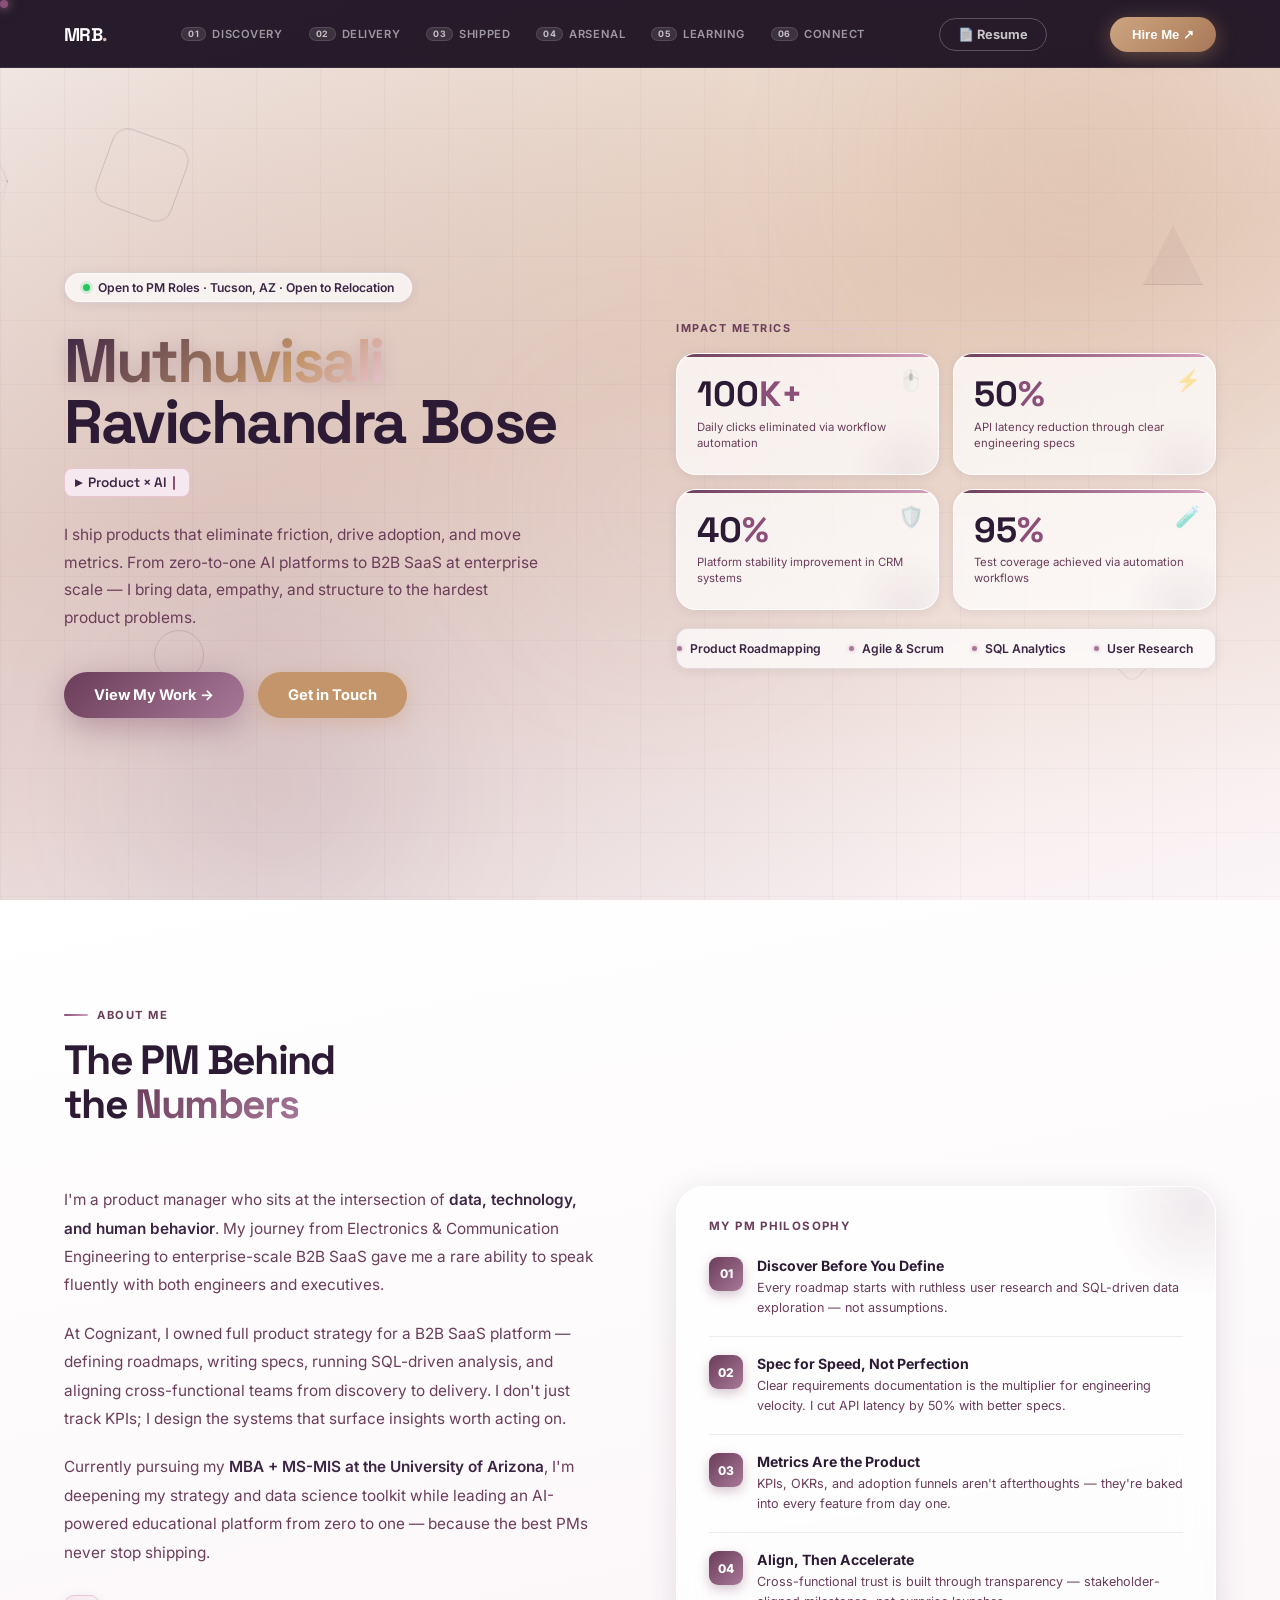
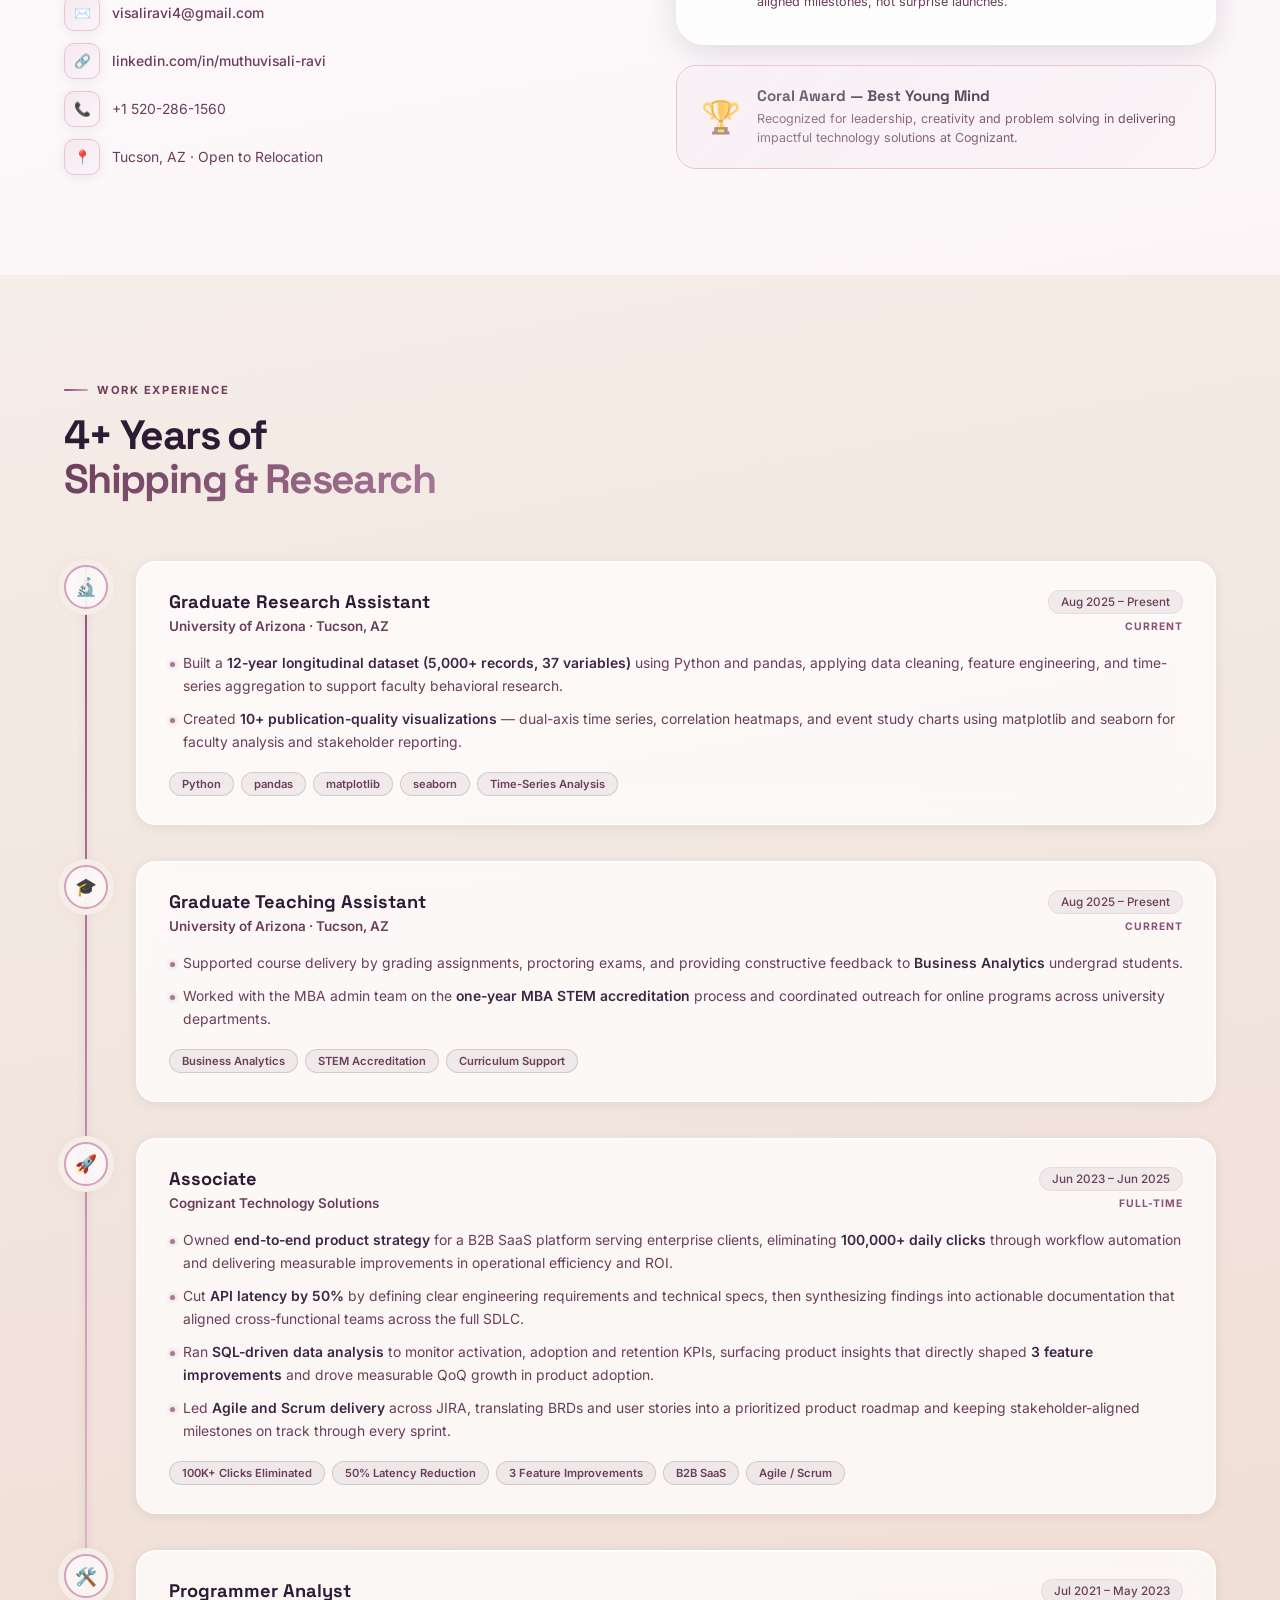
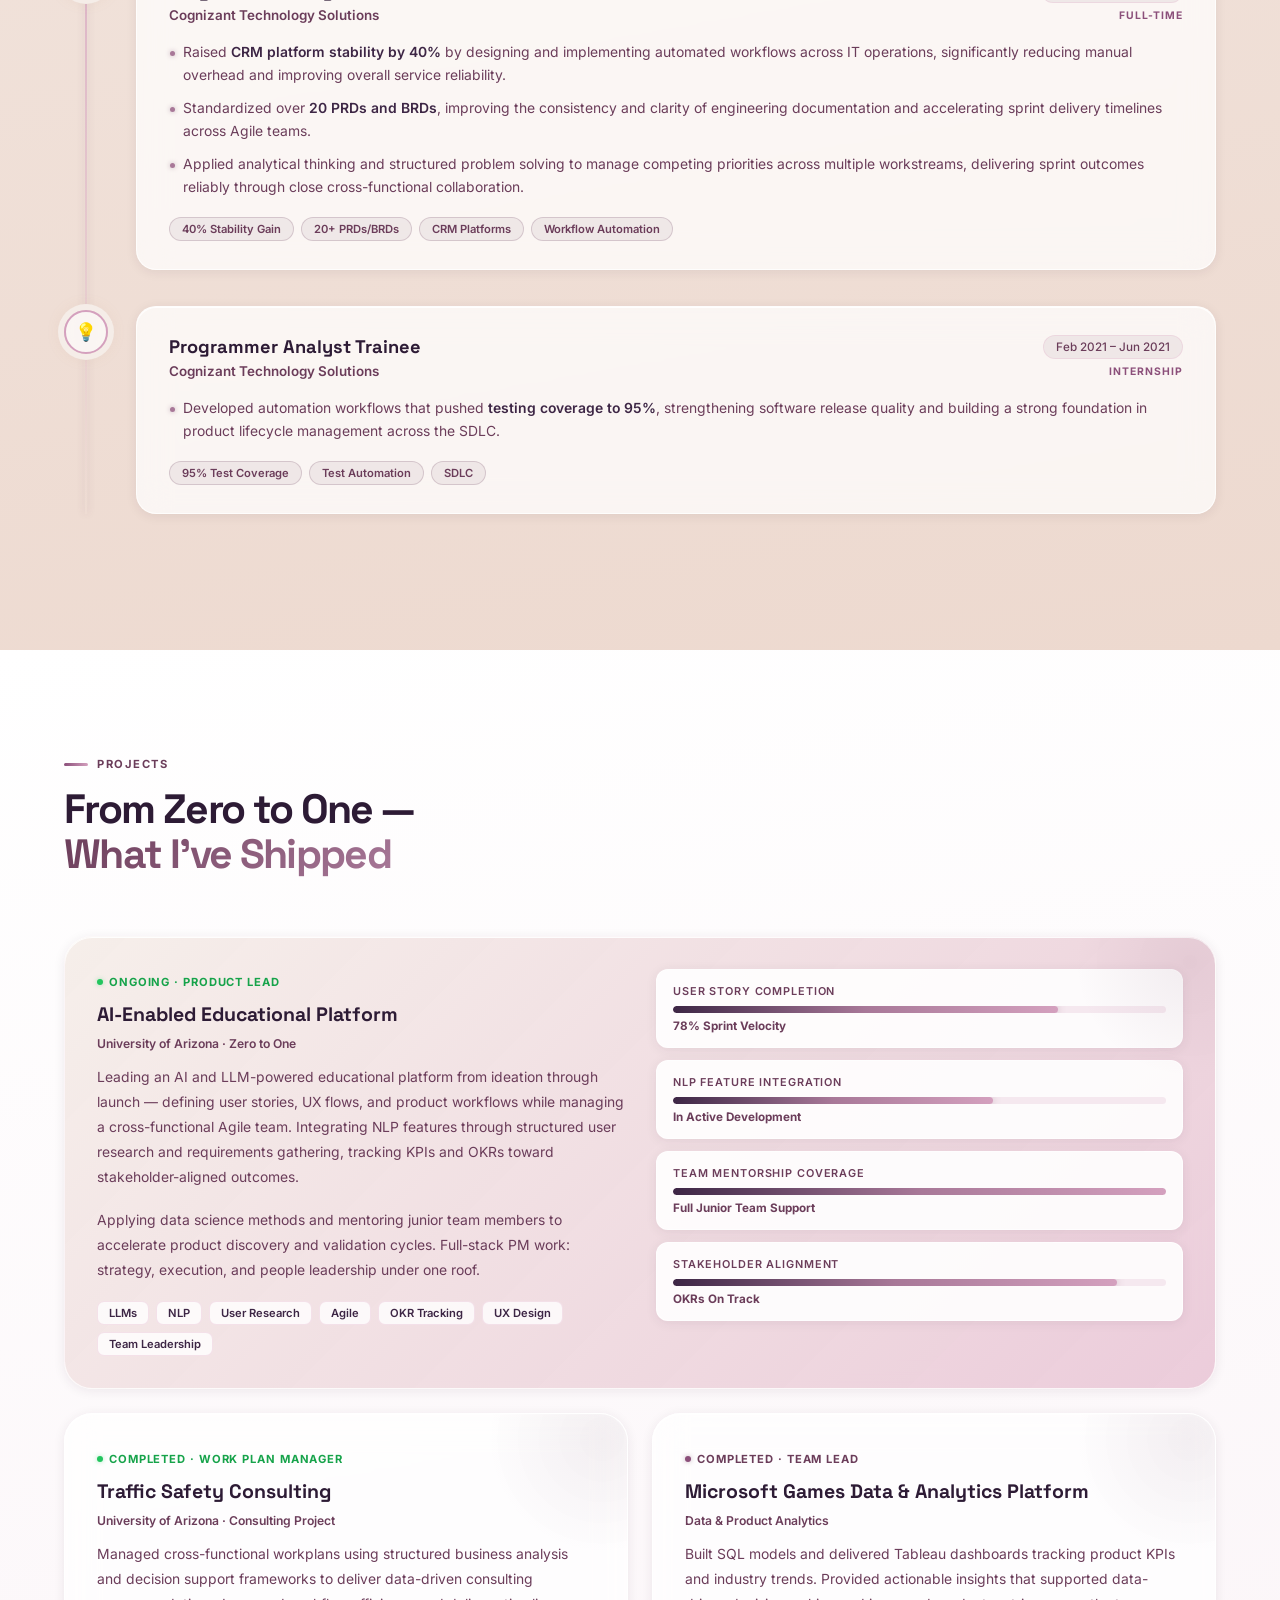
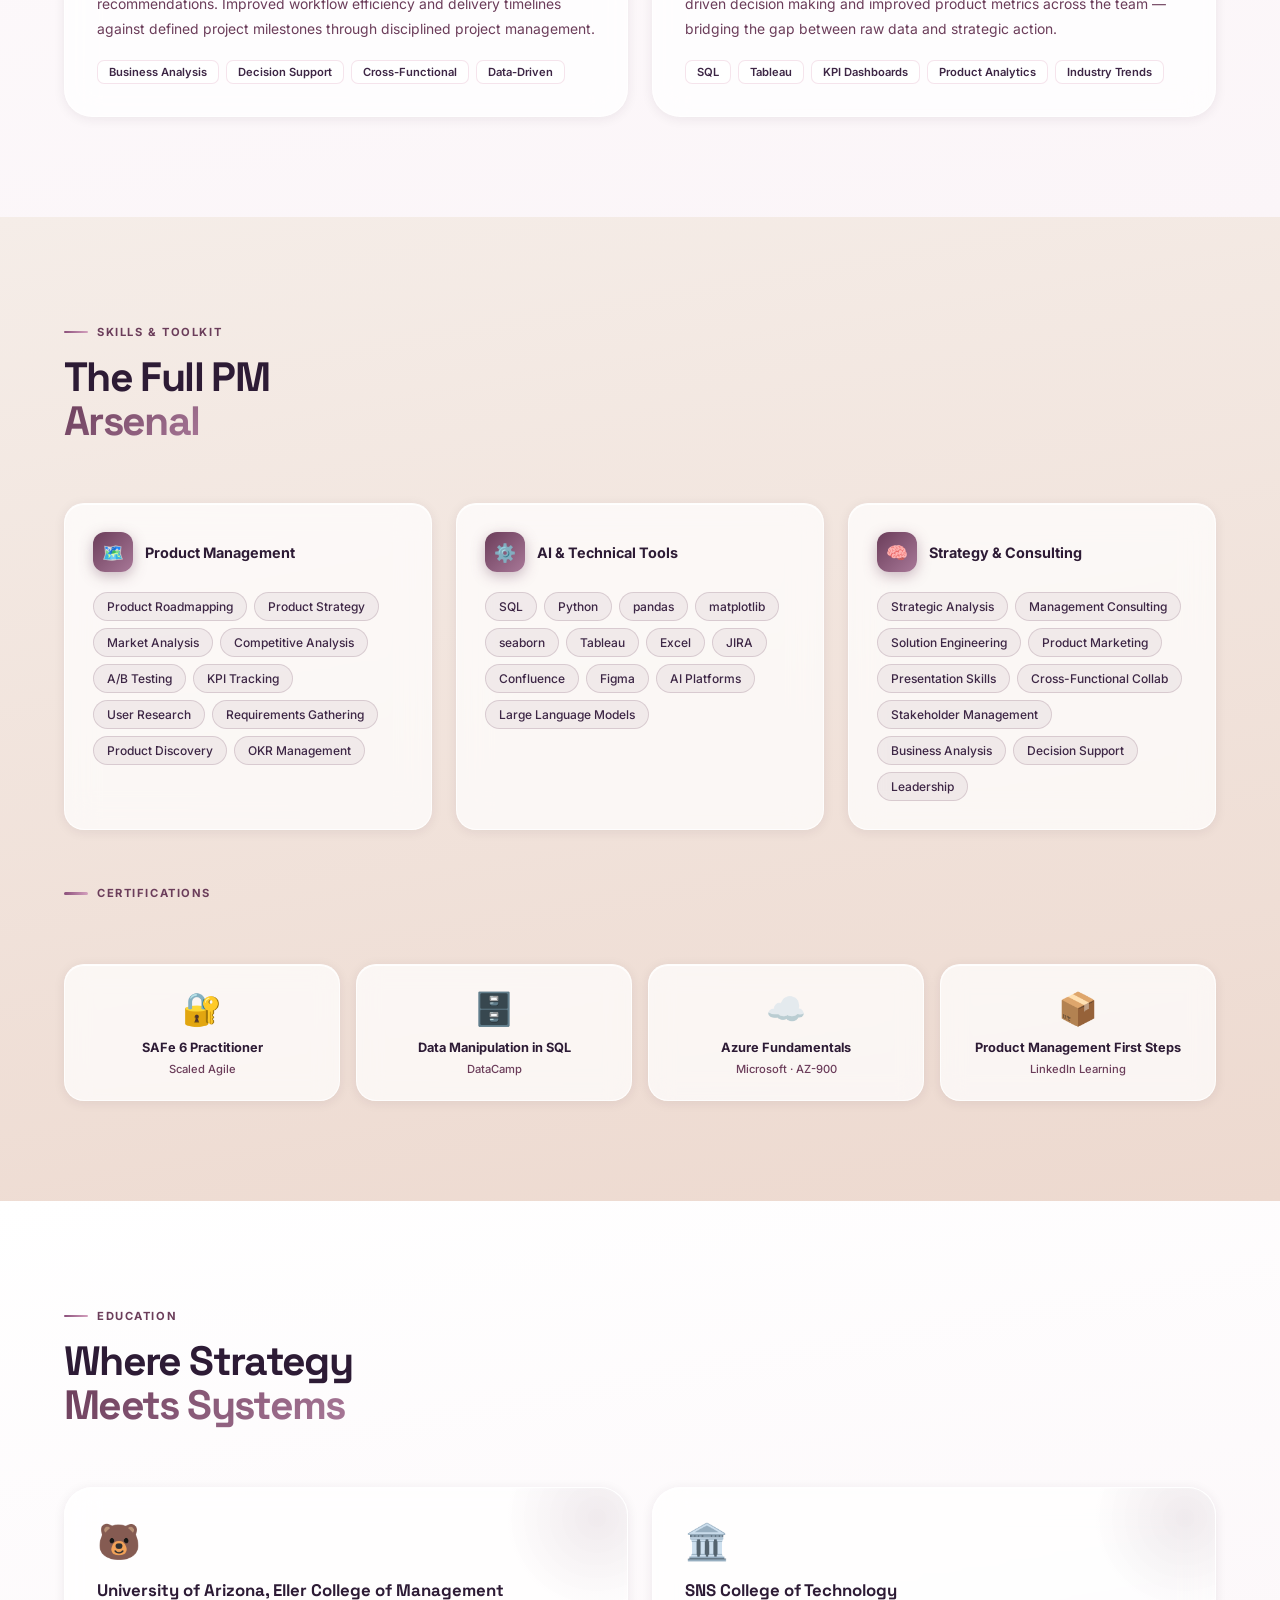
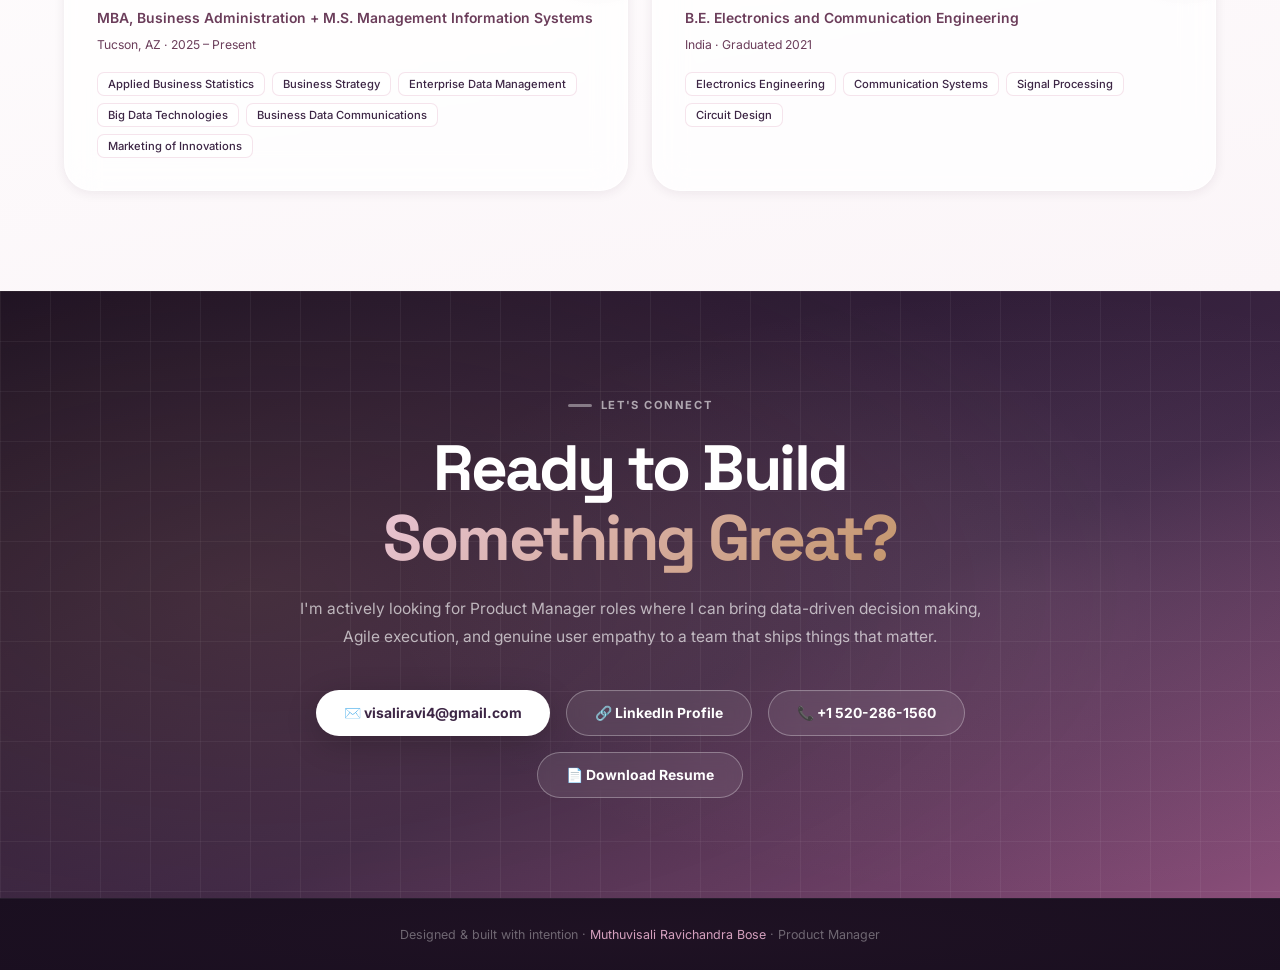
==== index.html @ ab3b3205 "first commit" ====
<!DOCTYPE html>
<html lang="en">
<head>
  <meta charset="UTF-8" />
  <meta name="viewport" content="width=device-width, initial-scale=1.0" />
  <meta name="description" content="Muthuvisali Ravichandra Bose — Product × AI . MBA + MS-MIS. 2+ Years Enterprise PM Experience at Cognizant. Open to PM roles." />
  <title>Muthuvisali Ravichandra Bose — Product × AI</title>

  <!-- Fonts -->
  <link rel="preconnect" href="https://fonts.googleapis.com" />
  <link rel="preconnect" href="https://fonts.gstatic.com" crossorigin />
  <link href="https://fonts.googleapis.com/css2?family=Inter:wght@300;400;500;600;700;800;900&family=Space+Grotesk:wght@300;400;500;600;700;800&display=swap" rel="stylesheet" />

  <!-- Styles -->
  <link rel="stylesheet" href="css/style.css" />
  <link rel="stylesheet" href="css/animations.css" />
</head>
<body>

<!-- ─── VISUAL CURSORS ─── -->
<div id="cursor"       class="cursor"></div>
<div id="cursor-ring"  class="cursor-ring"></div>
<div id="cursor-trail" class="cursor-trail"></div>

<!-- ─── SCROLL PROGRESS ─── -->
<div id="scrollBar" class="scroll-bar"></div>

<!-- ═══════════════════════════════════
     NAVIGATION
═══════════════════════════════════ -->
<nav>
  <div class="nav-inner">
    <a href="#hero" class="nav-logo">MRB<span>.</span></a>

    <ul class="nav-links">
      <li><a href="#about"      class="active"><span class="tag">01</span> Discovery</a></li>
      <li><a href="#experience">              <span class="tag">02</span> Delivery</a></li>
      <li><a href="#projects">                <span class="tag">03</span> Shipped</a></li>
      <li><a href="#skills">                  <span class="tag">04</span> Arsenal</a></li>
      <li><a href="#education">               <span class="tag">05</span> Learning</a></li>
      <li><a href="#contact">                 <span class="tag">06</span> Connect</a></li>
    </ul>

    <button id="hamburger" class="hamburger" aria-label="Toggle menu">
      <span></span><span></span><span></span>
    </button>
    <a href="resume.pdf" download class="btn-resume btn-magnetic">📄 Resume</a>
    <button onclick="openEmail()" class="btn-hire btn-magnetic">Hire Me ↗</button>
  </div>
</nav>

<!-- Mobile nav drawer -->
<nav id="mobileNav" class="mobile-nav">
  <a href="#about">     <span class="tag">01</span> Discovery</a>
  <a href="#experience"><span class="tag">02</span> Delivery</a>
  <a href="#projects">  <span class="tag">03</span> Shipped</a>
  <a href="#skills">    <span class="tag">04</span> Arsenal</a>
  <a href="#education"> <span class="tag">05</span> Learning</a>
  <a href="#contact">   <span class="tag">06</span> Connect</a>
</nav>

<!-- ═══════════════════════════════════
     HERO
═══════════════════════════════════ -->
<section id="hero">
  <div class="hero-bg"></div>
  <canvas id="particleCanvas"></canvas>
  <div class="hero-grid"></div>

  <div class="orb orb-1"></div>
  <div class="orb orb-2"></div>
  <div class="orb orb-3"></div>

  <!-- Floating geometric shapes -->
  <div class="geo geo-1"></div>
  <div class="geo geo-2"></div>
  <div class="geo geo-3"></div>
  <div class="geo geo-4"></div>

  <div class="hero-content">

    <!-- LEFT: Bio -->
    <div class="hero-left">
      <div class="hero-badge">
        <div class="badge-dot"></div>
        Open to PM Roles · Tucson, AZ · Open to Relocation
      </div>

      <h1 class="hero-name">
        <span class="hl">Muthuvisali</span><br/>Ravichandra Bose
      </h1>

      <div class="typewriter-wrap">
        <span>▸</span>
        <span id="typewriter-text">Product × AI</span>
        <span class="cursor-blink"></span>
      </div>

      <p class="hero-desc">
        I ship products that eliminate friction, drive adoption, and move metrics. From
        zero-to-one AI platforms to B2B SaaS at enterprise scale — I bring data, empathy,
        and structure to the hardest product problems.
      </p>

      <div class="hero-ctas">
        <a href="#experience" class="btn-primary btn-magnetic">View My Work →</a>
        <a href="#" onclick="openEmail(event)" class="btn-outline btn-magnetic">Get in Touch</a>
      </div>
    </div>

    <!-- RIGHT: Impact metrics + ticker -->
    <div class="hero-right">
      <div class="metrics-lbl">Impact Metrics</div>

      <div class="metrics-grid">
        <div class="metric-card">
          <span class="metric-ico">🖱️</span>
          <div class="metric-val" data-target="100" data-suffix="K+">0<span>K+</span></div>
          <div class="metric-lbl">Daily clicks eliminated via workflow automation</div>
        </div>
        <div class="metric-card">
          <span class="metric-ico">⚡</span>
          <div class="metric-val" data-target="50" data-suffix="%">0<span>%</span></div>
          <div class="metric-lbl">API latency reduction through clear engineering specs</div>
        </div>
        <div class="metric-card">
          <span class="metric-ico">🛡️</span>
          <div class="metric-val" data-target="40" data-suffix="%">0<span>%</span></div>
          <div class="metric-lbl">Platform stability improvement in CRM systems</div>
        </div>
        <div class="metric-card">
          <span class="metric-ico">🧪</span>
          <div class="metric-val" data-target="95" data-suffix="%">0<span>%</span></div>
          <div class="metric-lbl">Test coverage achieved via automation workflows</div>
        </div>
      </div>

      <div class="ticker-wrap">
        <div class="ticker">
          <span class="t-item"><span class="t-dot"></span>Product Roadmapping</span>
          <span class="t-item"><span class="t-dot"></span>Agile &amp; Scrum</span>
          <span class="t-item"><span class="t-dot"></span>SQL Analytics</span>
          <span class="t-item"><span class="t-dot"></span>User Research</span>
          <span class="t-item"><span class="t-dot"></span>A/B Testing</span>
          <span class="t-item"><span class="t-dot"></span>JIRA &amp; Confluence</span>
          <span class="t-item"><span class="t-dot"></span>Figma</span>
          <span class="t-item"><span class="t-dot"></span>LLMs &amp; AI Platforms</span>
          <span class="t-item"><span class="t-dot"></span>KPI Tracking</span>
          <span class="t-item"><span class="t-dot"></span>OKR Management</span>
          <!-- duplicate for seamless loop -->
          <span class="t-item"><span class="t-dot"></span>Product Roadmapping</span>
          <span class="t-item"><span class="t-dot"></span>Agile &amp; Scrum</span>
          <span class="t-item"><span class="t-dot"></span>SQL Analytics</span>
          <span class="t-item"><span class="t-dot"></span>User Research</span>
          <span class="t-item"><span class="t-dot"></span>A/B Testing</span>
          <span class="t-item"><span class="t-dot"></span>JIRA &amp; Confluence</span>
          <span class="t-item"><span class="t-dot"></span>Figma</span>
          <span class="t-item"><span class="t-dot"></span>LLMs &amp; AI Platforms</span>
          <span class="t-item"><span class="t-dot"></span>KPI Tracking</span>
          <span class="t-item"><span class="t-dot"></span>OKR Management</span>
        </div>
      </div>
    </div>

  </div>
</section>

<!-- ═══════════════════════════════════
     ABOUT
═══════════════════════════════════ -->
<section id="about">
  <div class="sec-inner">
    <div class="sec-tag">About Me</div>
    <h2 class="sec-title">The PM Behind<br/>the <span class="ac">Numbers</span></h2>

    <div class="about-grid">

      <!-- Left: bio text -->
      <div class="about-text fu-left">
        <p>
          I'm a product manager who sits at the intersection of <strong>data, technology, and human behavior</strong>. My journey from Electronics &amp; Communication Engineering to enterprise-scale B2B SaaS gave me a rare ability to speak fluently with both engineers and executives.
        </p>
        <p>
          At Cognizant, I owned full product strategy for a B2B SaaS platform — defining roadmaps, writing specs, running SQL-driven analysis, and aligning cross-functional teams from discovery to delivery. I don't just track KPIs; I design the systems that surface insights worth acting on.
        </p>
        <p>
          Currently pursuing my <strong>MBA + MS-MIS at the University of Arizona</strong>, I'm deepening my strategy and data science toolkit while leading an AI-powered educational platform from zero to one — because the best PMs never stop shipping.
        </p>

        <ul class="contact-list">
          <li><div class="ci">✉️</div><a href="#" onclick="openEmail(event)">visaliravi4@gmail.com</a></li>
          <li><div class="ci">🔗</div><a href="https://linkedin.com/in/muthuvisali-ravi" target="_blank" rel="noopener">linkedin.com/in/muthuvisali-ravi</a></li>
          <li><div class="ci">📞</div><span>+1 520-286-1560</span></li>
          <li><div class="ci">📍</div><span>Tucson, AZ · Open to Relocation</span></li>
        </ul>
      </div>

      <!-- Right: PM philosophy + award -->
      <div class="fu-right" style="transition-delay:.1s">
        <div class="pm-box">
          <h3>My PM Philosophy</h3>
          <div class="fw-item">
            <div class="fw-num">01</div>
            <div>
              <h4>Discover Before You Define</h4>
              <p>Every roadmap starts with ruthless user research and SQL-driven data exploration — not assumptions.</p>
            </div>
          </div>
          <div class="fw-item">
            <div class="fw-num">02</div>
            <div>
              <h4>Spec for Speed, Not Perfection</h4>
              <p>Clear requirements documentation is the multiplier for engineering velocity. I cut API latency by 50% with better specs.</p>
            </div>
          </div>
          <div class="fw-item">
            <div class="fw-num">03</div>
            <div>
              <h4>Metrics Are the Product</h4>
              <p>KPIs, OKRs, and adoption funnels aren't afterthoughts — they're baked into every feature from day one.</p>
            </div>
          </div>
          <div class="fw-item">
            <div class="fw-num">04</div>
            <div>
              <h4>Align, Then Accelerate</h4>
              <p>Cross-functional trust is built through transparency — stakeholder-aligned milestones, not surprise launches.</p>
            </div>
          </div>
        </div>

        <div class="award fu" style="transition-delay:.28s">
          <div class="award-ico">🏆</div>
          <div>
            <div class="award-ttl">Coral Award — Best Young Mind</div>
            <div class="award-dsc">Recognized for leadership, creativity and problem solving in delivering impactful technology solutions at Cognizant.</div>
          </div>
        </div>
      </div>

    </div>
  </div>
</section>

<!-- ═══════════════════════════════════
     EXPERIENCE
═══════════════════════════════════ -->
<section id="experience">
  <div class="sec-inner">
    <div class="sec-tag">Work Experience</div>
    <h2 class="sec-title">4+ Years of<br/><span class="ac">Shipping & Research</span></h2>

    <div class="timeline">

      <!-- Job 1a: Graduate Research Assistant -->
      <div class="exp-item fu">
        <div class="exp-dot-col"><div class="exp-dot">🔬</div></div>
        <div class="exp-card">
          <div class="exp-hd">
            <div class="exp-tg">
              <h3>Graduate Research Assistant</h3>
              <div class="exp-co">University of Arizona · Tucson, AZ</div>
            </div>
            <div class="exp-bg">
              <span class="exp-date">Aug 2025 – Present</span>
              <span class="exp-type">Current</span>
            </div>
          </div>
          <ul class="exp-list">
            <li>Built a <strong>12-year longitudinal dataset (5,000+ records, 37 variables)</strong> using Python and pandas, applying data cleaning, feature engineering, and time-series aggregation to support faculty behavioral research.</li>
            <li>Created <strong>10+ publication-quality visualizations</strong> — dual-axis time series, correlation heatmaps, and event study charts using matplotlib and seaborn for faculty analysis and stakeholder reporting.</li>
          </ul>
          <div class="chips">
            <span class="chip">Python</span>
            <span class="chip">pandas</span>
            <span class="chip">matplotlib</span>
            <span class="chip">seaborn</span>
            <span class="chip">Time-Series Analysis</span>
          </div>
        </div>
      </div>

      <!-- Job 1b: Graduate Teaching Assistant -->
      <div class="exp-item fu delay-1">
        <div class="exp-dot-col"><div class="exp-dot">🎓</div></div>
        <div class="exp-card">
          <div class="exp-hd">
            <div class="exp-tg">
              <h3>Graduate Teaching Assistant</h3>
              <div class="exp-co">University of Arizona · Tucson, AZ</div>
            </div>
            <div class="exp-bg">
              <span class="exp-date">Aug 2025 – Present</span>
              <span class="exp-type">Current</span>
            </div>
          </div>
          <ul class="exp-list">
            <li>Supported course delivery by grading assignments, proctoring exams, and providing constructive feedback to <strong>Business Analytics</strong> undergrad students.</li>
            <li>Worked with the MBA admin team on the <strong>one-year MBA STEM accreditation</strong> process and coordinated outreach for online programs across university departments.</li>
          </ul>
          <div class="chips">
            <span class="chip">Business Analytics</span>
            <span class="chip">STEM Accreditation</span>
            <span class="chip">Curriculum Support</span>
          </div>
        </div>
      </div>

      <!-- Job 2 -->
      <div class="exp-item fu delay-1">
        <div class="exp-dot-col"><div class="exp-dot">🚀</div></div>
        <div class="exp-card">
          <div class="exp-hd">
            <div class="exp-tg">
              <h3>Associate</h3>
              <div class="exp-co">Cognizant Technology Solutions</div>
            </div>
            <div class="exp-bg">
              <span class="exp-date">Jun 2023 – Jun 2025</span>
              <span class="exp-type">Full-Time</span>
            </div>
          </div>
          <ul class="exp-list">
            <li>Owned <strong>end-to-end product strategy</strong> for a B2B SaaS platform serving enterprise clients, eliminating <strong>100,000+ daily clicks</strong> through workflow automation and delivering measurable improvements in operational efficiency and ROI.</li>
            <li>Cut <strong>API latency by 50%</strong> by defining clear engineering requirements and technical specs, then synthesizing findings into actionable documentation that aligned cross-functional teams across the full SDLC.</li>
            <li>Ran <strong>SQL-driven data analysis</strong> to monitor activation, adoption and retention KPIs, surfacing product insights that directly shaped <strong>3 feature improvements</strong> and drove measurable QoQ growth in product adoption.</li>
            <li>Led <strong>Agile and Scrum delivery</strong> across JIRA, translating BRDs and user stories into a prioritized product roadmap and keeping stakeholder-aligned milestones on track through every sprint.</li>
          </ul>
          <div class="chips">
            <span class="chip">100K+ Clicks Eliminated</span>
            <span class="chip">50% Latency Reduction</span>
            <span class="chip">3 Feature Improvements</span>
            <span class="chip">B2B SaaS</span>
            <span class="chip">Agile / Scrum</span>
          </div>
        </div>
      </div>

      <!-- Job 3 -->
      <div class="exp-item fu delay-2">
        <div class="exp-dot-col"><div class="exp-dot">🛠️</div></div>
        <div class="exp-card">
          <div class="exp-hd">
            <div class="exp-tg">
              <h3>Programmer Analyst</h3>
              <div class="exp-co">Cognizant Technology Solutions</div>
            </div>
            <div class="exp-bg">
              <span class="exp-date">Jul 2021 – May 2023</span>
              <span class="exp-type">Full-Time</span>
            </div>
          </div>
          <ul class="exp-list">
            <li>Raised <strong>CRM platform stability by 40%</strong> by designing and implementing automated workflows across IT operations, significantly reducing manual overhead and improving overall service reliability.</li>
            <li>Standardized over <strong>20 PRDs and BRDs</strong>, improving the consistency and clarity of engineering documentation and accelerating sprint delivery timelines across Agile teams.</li>
            <li>Applied analytical thinking and structured problem solving to manage competing priorities across multiple workstreams, delivering sprint outcomes reliably through close cross-functional collaboration.</li>
          </ul>
          <div class="chips">
            <span class="chip">40% Stability Gain</span>
            <span class="chip">20+ PRDs/BRDs</span>
            <span class="chip">CRM Platforms</span>
            <span class="chip">Workflow Automation</span>
          </div>
        </div>
      </div>

      <!-- Job 4 -->
      <div class="exp-item fu delay-3">
        <div class="exp-dot-col"><div class="exp-dot">💡</div></div>
        <div class="exp-card">
          <div class="exp-hd">
            <div class="exp-tg">
              <h3>Programmer Analyst Trainee</h3>
              <div class="exp-co">Cognizant Technology Solutions</div>
            </div>
            <div class="exp-bg">
              <span class="exp-date">Feb 2021 – Jun 2021</span>
              <span class="exp-type">Internship</span>
            </div>
          </div>
          <ul class="exp-list">
            <li>Developed automation workflows that pushed <strong>testing coverage to 95%</strong>, strengthening software release quality and building a strong foundation in product lifecycle management across the SDLC.</li>
          </ul>
          <div class="chips">
            <span class="chip">95% Test Coverage</span>
            <span class="chip">Test Automation</span>
            <span class="chip">SDLC</span>
          </div>
        </div>
      </div>

    </div>
  </div>
</section>

<!-- ═══════════════════════════════════
     PROJECTS
═══════════════════════════════════ -->
<section id="projects">
  <div class="sec-inner">
    <div class="sec-tag">Projects</div>
    <h2 class="sec-title">From Zero to One —<br/><span class="ac">What I've Shipped</span></h2>

    <div class="proj-grid">

      <!-- Featured project -->
      <div class="proj-card feat fu">
        <div>
          <div class="proj-lbl on"><span class="lbl-dot"></span>Ongoing · Product Lead</div>
          <h3>AI-Enabled Educational Platform</h3>
          <div class="proj-role">University of Arizona · Zero to One</div>
          <p>
            Leading an AI and LLM-powered educational platform from ideation through launch — defining user stories, UX flows, and product workflows while managing a cross-functional Agile team. Integrating NLP features through structured user research and requirements gathering, tracking KPIs and OKRs toward stakeholder-aligned outcomes.
          </p>
          <p>
            Applying data science methods and mentoring junior team members to accelerate product discovery and validation cycles. Full-stack PM work: strategy, execution, and people leadership under one roof.
          </p>
          <div class="ptags">
            <span class="ptag">LLMs</span>
            <span class="ptag">NLP</span>
            <span class="ptag">User Research</span>
            <span class="ptag">Agile</span>
            <span class="ptag">OKR Tracking</span>
            <span class="ptag">UX Design</span>
            <span class="ptag">Team Leadership</span>
          </div>
        </div>
        <div class="proj-vis">
          <div class="krow">
            <div class="krow-lbl">User Story Completion</div>
            <div class="kbar-bg"><div class="kbar" data-w="78"></div></div>
            <div class="kval">78% Sprint Velocity</div>
          </div>
          <div class="krow">
            <div class="krow-lbl">NLP Feature Integration</div>
            <div class="kbar-bg"><div class="kbar" data-w="65"></div></div>
            <div class="kval">In Active Development</div>
          </div>
          <div class="krow">
            <div class="krow-lbl">Team Mentorship Coverage</div>
            <div class="kbar-bg"><div class="kbar" data-w="100"></div></div>
            <div class="kval">Full Junior Team Support</div>
          </div>
          <div class="krow">
            <div class="krow-lbl">Stakeholder Alignment</div>
            <div class="kbar-bg"><div class="kbar" data-w="90"></div></div>
            <div class="kval">OKRs On Track</div>
          </div>
        </div>
      </div>

      <!-- Project 2 -->
      <div class="proj-card fu delay-1">
        <div class="proj-lbl on"><span class="lbl-dot"></span>Completed · Work Plan Manager</div>
        <h3>Traffic Safety Consulting</h3>
        <div class="proj-role">University of Arizona · Consulting Project</div>
        <p>
          Managed cross-functional workplans using structured business analysis and decision support frameworks to deliver data-driven consulting recommendations. Improved workflow efficiency and delivery timelines against defined project milestones through disciplined project management.
        </p>
        <div class="ptags">
          <span class="ptag">Business Analysis</span>
          <span class="ptag">Decision Support</span>
          <span class="ptag">Cross-Functional</span>
          <span class="ptag">Data-Driven</span>
        </div>
      </div>

      <!-- Project 3 -->
      <div class="proj-card fu delay-2">
        <div class="proj-lbl done"><span class="lbl-dot"></span>Completed · Team Lead</div>
        <h3>Microsoft Games Data &amp; Analytics Platform</h3>
        <div class="proj-role">Data &amp; Product Analytics</div>
        <p>
          Built SQL models and delivered Tableau dashboards tracking product KPIs and industry trends. Provided actionable insights that supported data-driven decision making and improved product metrics across the team — bridging the gap between raw data and strategic action.
        </p>
        <div class="ptags">
          <span class="ptag">SQL</span>
          <span class="ptag">Tableau</span>
          <span class="ptag">KPI Dashboards</span>
          <span class="ptag">Product Analytics</span>
          <span class="ptag">Industry Trends</span>
        </div>
      </div>

    </div>
  </div>
</section>

<!-- ═══════════════════════════════════
     SKILLS
═══════════════════════════════════ -->
<section id="skills">
  <div class="sec-inner">
    <div class="sec-tag">Skills &amp; Toolkit</div>
    <h2 class="sec-title">The Full PM<br/><span class="ac">Arsenal</span></h2>

    <div class="skills-grid">

      <div class="sg fu">
        <div class="sg-hd">
          <div class="sg-ico">🗺️</div>
          <div class="sg-ttl">Product Management</div>
        </div>
        <div class="pills">
          <span class="pill">Product Roadmapping</span>
          <span class="pill">Product Strategy</span>
          <span class="pill">Market Analysis</span>
          <span class="pill">Competitive Analysis</span>
          <span class="pill">A/B Testing</span>
          <span class="pill">KPI Tracking</span>
          <span class="pill">User Research</span>
          <span class="pill">Requirements Gathering</span>
          <span class="pill">Product Discovery</span>
          <span class="pill">OKR Management</span>
        </div>
      </div>

      <div class="sg fu delay-1">
        <div class="sg-hd">
          <div class="sg-ico">⚙️</div>
          <div class="sg-ttl">AI &amp; Technical Tools</div>
        </div>
        <div class="pills">
          <span class="pill">SQL</span>
          <span class="pill">Python</span>
          <span class="pill">pandas</span>
          <span class="pill">matplotlib</span>
          <span class="pill">seaborn</span>
          <span class="pill">Tableau</span>
          <span class="pill">Excel</span>
          <span class="pill">JIRA</span>
          <span class="pill">Confluence</span>
          <span class="pill">Figma</span>
          <span class="pill">AI Platforms</span>
          <span class="pill">Large Language Models</span>
        </div>
      </div>

      <div class="sg fu delay-2">
        <div class="sg-hd">
          <div class="sg-ico">🧠</div>
          <div class="sg-ttl">Strategy &amp; Consulting</div>
        </div>
        <div class="pills">
          <span class="pill">Strategic Analysis</span>
          <span class="pill">Management Consulting</span>
          <span class="pill">Solution Engineering</span>
          <span class="pill">Product Marketing</span>
          <span class="pill">Presentation Skills</span>
          <span class="pill">Cross-Functional Collab</span>
          <span class="pill">Stakeholder Management</span>
          <span class="pill">Business Analysis</span>
          <span class="pill">Decision Support</span>
          <span class="pill">Leadership</span>
        </div>
      </div>

    </div>

    <!-- Certifications -->
    <div class="sec-tag" style="margin-top:56px">Certifications</div>
    <div class="certs-grid">

      <div class="cert fu">
        <div class="cert-ico">🔐</div>
        <div class="cert-nm">SAFe 6 Practitioner</div>
        <div class="cert-og">Scaled Agile</div>
      </div>
      <div class="cert fu delay-1">
        <div class="cert-ico">🗄️</div>
        <div class="cert-nm">Data Manipulation in SQL</div>
        <div class="cert-og">DataCamp</div>
      </div>
      <div class="cert fu delay-2">
        <div class="cert-ico">☁️</div>
        <div class="cert-nm">Azure Fundamentals</div>
        <div class="cert-og">Microsoft · AZ-900</div>
      </div>
      <div class="cert fu delay-3">
        <div class="cert-ico">📦</div>
        <div class="cert-nm">Product Management First Steps</div>
        <div class="cert-og">LinkedIn Learning</div>
      </div>

    </div>
  </div>
</section>

<!-- ═══════════════════════════════════
     EDUCATION
═══════════════════════════════════ -->
<section id="education">
  <div class="sec-inner">
    <div class="sec-tag">Education</div>
    <h2 class="sec-title">Where Strategy<br/><span class="ac">Meets Systems</span></h2>

    <div class="edu-grid">

      <div class="edu-card fu-left">
        <div class="edu-logo">🐻</div>
        <h3>University of Arizona, Eller College of Management</h3>
        <div class="edu-deg">MBA, Business Administration + M.S. Management Information Systems</div>
        <div class="edu-per">Tucson, AZ · 2025 – Present</div>
        <div class="edu-tags">
          <span class="edu-tag">Applied Business Statistics</span>
          <span class="edu-tag">Business Strategy</span>
          <span class="edu-tag">Enterprise Data Management</span>
          <span class="edu-tag">Big Data Technologies</span>
          <span class="edu-tag">Business Data Communications</span>
          <span class="edu-tag">Marketing of Innovations</span>
        </div>
      </div>

      <div class="edu-card fu-right" style="transition-delay:.12s">
        <div class="edu-logo">🏛️</div>
        <h3>SNS College of Technology</h3>
        <div class="edu-deg">B.E. Electronics and Communication Engineering</div>
        <div class="edu-per">India · Graduated 2021</div>
        <div class="edu-tags">
          <span class="edu-tag">Electronics Engineering</span>
          <span class="edu-tag">Communication Systems</span>
          <span class="edu-tag">Signal Processing</span>
          <span class="edu-tag">Circuit Design</span>
        </div>
      </div>

    </div>
  </div>
</section>

<!-- ═══════════════════════════════════
     CONTACT
═══════════════════════════════════ -->
<section id="contact">
  <div class="sec-inner">
    <div class="contact-cta">
      <div class="sec-tag" style="justify-content:center;margin-bottom:22px">Let's Connect</div>

      <h2 class="fu">
        Ready to Build<br/><span>Something Great?</span>
      </h2>

      <p class="fu delay-1">
        I'm actively looking for Product Manager roles where I can bring data-driven decision making,
        Agile execution, and genuine user empathy to a team that ships things that matter.
      </p>

      <div class="clinks fu delay-2">
        <a href="#" onclick="openEmail(event)" class="clink em btn-neon">
          ✉️ visaliravi4@gmail.com
        </a>
        <a href="https://linkedin.com/in/muthuvisali-ravi" target="_blank" rel="noopener" class="clink gh">
          🔗 LinkedIn Profile
        </a>
        <a href="tel:+15202861560" class="clink gh">
          📞 +1 520-286-1560
        </a>
        <a href="resume.pdf" download class="clink gh">
          📄 Download Resume
        </a>
      </div>
    </div>
  </div>
</section>

<footer>
  <p>Designed &amp; built with intention · <span>Muthuvisali Ravichandra Bose</span> · Product Manager</p>
</footer>

<!-- ═══════════════════════════════════
     HIRE MODAL
═══════════════════════════════════ -->
<div class="m-overlay" id="hireModal" onclick="handleOverlayClick(event)">
  <div class="m-card" id="mCard">
    <button class="m-close" onclick="closeModal()" aria-label="Close">✕</button>

    <span class="m-wave">👋</span>
    <h2 class="m-ttl">Let's Build<br/><span>Something Great</span></h2>
    <p class="m-sub">Pick any channel — I'm responsive on all of them and happy to jump on a quick call.</p>

    <div class="m-status">
      <span class="m-status-dot"></span>
      Available · Actively Looking · Open to Relocation
    </div>

    <div class="m-opts">

      <div class="m-opt" onclick="openEmail(event)" style="cursor:pointer;">
        <div class="m-opt-l">
          <div class="m-ico em">✉️</div>
          <div>
            <div class="m-lbl">Email — opens mail app</div>
            <div class="m-val">visaliravi4@gmail.com</div>
          </div>
        </div>
        <div style="display:flex;align-items:center;gap:8px">
          <button class="copy-btn" id="copyBtn" onclick="copyEmail(event)">Copy</button>
          <span class="m-arr">↗</span>
        </div>
      </div>

      <a class="m-opt" href="https://linkedin.com/in/muthuvisali-ravi" target="_blank" rel="noopener">
        <div class="m-opt-l">
          <div class="m-ico li">🔗</div>
          <div>
            <div class="m-lbl">LinkedIn</div>
            <div class="m-val">muthuvisali-ravi</div>
          </div>
        </div>
        <span class="m-arr">↗</span>
      </a>

      <a class="m-opt" href="tel:+15202861560">
        <div class="m-opt-l">
          <div class="m-ico ph">📞</div>
          <div>
            <div class="m-lbl">Phone</div>
            <div class="m-val">+1 520-286-1560</div>
          </div>
        </div>
        <span class="m-arr">↗</span>
      </a>

    </div>

    <p class="m-note">⚡ Usually replies within <strong>24 hours</strong> · Tucson, AZ · Open to remote &amp; hybrid roles</p>
  </div>
</div>

<!-- JS -->
<script src="js/main.js"></script>
</body>
</html>
---- css/style.css ----
/* ═══════════════════════════════════════════════════
   MUTHUVISALI RAVICHANDRA BOSE — PM PORTFOLIO
   Creative · Warm Mauve · Glassmorphism
   ═══════════════════════════════════════════════════ */

/* ── DESIGN TOKENS ── */
:root {
  --bg:        #F5EDE8;
  --bg-deep:   #EDD9CF;
  --glass:     rgba(255,255,255,0.72);
  --glass-b:   rgba(255,255,255,0.25);
  --text:      #2D1B35;
  --text-2:    #3D2645;
  --text-3:    #6B3D5A;
  --muted:     #C4A8B8;

  --p50:  #FBF5F8;
  --p100: #F5E8EF;
  --p200: #E8C4D4;
  --p300: #D4A0BE;
  --p400: #A87898;
  --p500: #8B4F7A;
  --p600: #6B3D5A;
  --p700: #3D2645;
  --p800: #2D1B35;
  --p900: #1A0F20;

  --gold:  #C4956A;
  --gold-h:#A87858;

  --neon:  rgba(196,149,106,0.55);
  --glow:  0 0 40px rgba(196,149,106,0.25);
  --glow-sm: 0 0 18px rgba(196,149,106,0.18);

  --border:   rgba(232,196,212,0.45);
  --border-h: rgba(107,61,90,0.5);

  --sh-sm: 0 2px 12px rgba(45,27,53,0.08);
  --sh-md: 0 8px 32px rgba(45,27,53,0.13);
  --sh-lg: 0 20px 64px rgba(45,27,53,0.18);
  --sh-xl: 0 32px 96px rgba(45,27,53,0.24);

  --radius-sm: 12px;
  --radius-md: 20px;
  --radius-lg: 28px;
  --radius-xl: 40px;
}

/* ── RESET ── */
*, *::before, *::after { margin:0; padding:0; box-sizing:border-box; }
html { scroll-behavior:smooth; }
body {
  font-family:'Inter', sans-serif;
  background:var(--bg);
  color:var(--text);
  overflow-x:hidden;
}

/* Noise texture overlay on entire page */
body::before {
  content:'';
  position:fixed; inset:0;
  background-image:url("data:image/svg+xml,%3Csvg viewBox='0 0 512 512' xmlns='http://www.w3.org/2000/svg'%3E%3Cfilter id='n'%3E%3CfeTurbulence type='fractalNoise' baseFrequency='0.75' numOctaves='4' stitchTiles='stitch'/%3E%3C/filter%3E%3Crect width='512' height='512' filter='url(%23n)' opacity='0.04'/%3E%3C/svg%3E");
  background-repeat:repeat;
  background-size:200px 200px;
  pointer-events:none;
  z-index:0;
  opacity:.6;
}

/* ── CUSTOM CURSOR ── */
.cursor {
  width:8px; height:8px;
  background:var(--p500); border-radius:50%;
  position:fixed; top:0; left:0; z-index:9999;
  pointer-events:none; will-change:transform;
  box-shadow:0 0 10px var(--p400), 0 0 20px rgba(107,61,90,.3);
}
.cursor-ring {
  width:40px; height:40px;
  border:1.5px solid rgba(107,61,90,.45);
  border-radius:50%;
  position:fixed; top:0; left:0; z-index:9998;
  pointer-events:none; will-change:transform;
  transition:width .18s ease, height .18s ease, border-color .18s ease, opacity .18s;
}
.cursor-trail {
  width:5px; height:5px;
  background:var(--p300); border-radius:50%;
  position:fixed; top:0; left:0; z-index:9997;
  pointer-events:none; will-change:transform;
  opacity:.5;
}

/* ── SCROLL PROGRESS ── */
.scroll-bar {
  position:fixed; top:0; left:0; height:3px; width:0;
  background:linear-gradient(90deg, var(--p600), var(--p400), var(--p300));
  z-index:10000;
  box-shadow:0 0 10px var(--p400);
}

/* ══════════════════════════════════════
   NAVIGATION
══════════════════════════════════════ */
nav {
  position:fixed; top:0; left:0; right:0; z-index:1000;
  padding:0 5%;
}
nav::before {
  content:'';
  position:absolute; inset:0;
  background:rgba(26,15,32,0.94);
  backdrop-filter:blur(24px) saturate(160%);
  border-bottom:1px solid rgba(232,196,212,.1);
}
.nav-inner {
  max-width:1240px; margin:0 auto;
  display:flex; align-items:center;
  justify-content:space-between; height:68px;
  gap:16px; position:relative; z-index:1;
}
.nav-logo {
  font-family:'Space Grotesk',sans-serif;
  font-weight:800; font-size:1.15rem;
  color:#fff; text-decoration:none;
  letter-spacing:-.03em; flex-shrink:0;
  position:relative;
}
.nav-logo span {
  background:linear-gradient(135deg,var(--gold),#E8C4D4);
  -webkit-background-clip:text; -webkit-text-fill-color:transparent;
  background-clip:text;
}
.nav-logo::after {
  content:'';
  position:absolute; bottom:-2px; left:0; right:0; height:2px;
  background:linear-gradient(90deg,var(--gold),transparent);
  border-radius:2px; transform:scaleX(0); transform-origin:left;
  transition:transform .3s ease;
}
.nav-logo:hover::after { transform:scaleX(1); }

.nav-links {
  display:flex; align-items:center; gap:2px;
  list-style:none; height:68px; overflow:hidden;
}
.nav-links li { display:flex; align-items:center; }
.nav-links a {
  display:flex; align-items:center; gap:6px;
  padding:6px 12px; color:rgba(255,255,255,.55);
  text-decoration:none; font-size:.7rem;
  font-weight:600; letter-spacing:.05em;
  text-transform:uppercase; border-radius:100px;
  transition:all .25s ease; white-space:nowrap;
  position:relative;
}
.nav-links a .tag {
  font-size:.55rem;
  background:rgba(255,255,255,.1); color:rgba(255,255,255,.7);
  padding:2px 6px; border-radius:10px;
  font-weight:700; line-height:1; border:1px solid rgba(255,255,255,.12);
}
.nav-links a:hover, .nav-links a.active {
  color:#fff; background:rgba(255,255,255,.1);
  box-shadow:0 0 0 1px rgba(255,255,255,.08);
}
.nav-links a:hover .tag, .nav-links a.active .tag {
  background:rgba(196,149,106,.25); color:var(--gold);
  border-color:rgba(196,149,106,.3);
}

.btn-resume {
  flex-shrink:0;
  font-size:.8rem; padding:8px 18px;
  background:transparent; color:rgba(255,255,255,.75);
  border:1.5px solid rgba(255,255,255,.25); border-radius:100px;
  font-weight:700; text-decoration:none; cursor:pointer;
  transition:all .3s ease; white-space:nowrap;
  display:inline-flex; align-items:center; gap:6px;
}
.btn-resume:hover {
  background:rgba(255,255,255,.1); color:#fff;
  border-color:rgba(255,255,255,.5);
  transform:translateY(-2px);
  box-shadow:0 6px 24px rgba(0,0,0,.3);
}

.btn-hire {
  flex-shrink:0;
  font-size:.82rem; padding:10px 22px;
  background:linear-gradient(135deg,var(--gold),var(--gold-h));
  color:#fff; border:none; border-radius:100px;
  font-weight:700; text-decoration:none; cursor:pointer;
  transition:all .3s ease; position:relative;
  box-shadow:0 4px 20px rgba(196,149,106,.4);
  overflow:hidden;
}
.btn-hire::after {
  content:'';
  position:absolute; inset:0;
  background:linear-gradient(135deg,rgba(255,255,255,.15),transparent);
  border-radius:inherit;
}
.btn-hire:hover {
  transform:translateY(-2px) scale(1.03);
  box-shadow:0 8px 32px rgba(196,149,106,.55);
}

/* Mobile hamburger */
.hamburger {
  display:none; flex-direction:column; gap:5px;
  cursor:pointer; padding:6px; border:none;
  background:transparent; flex-shrink:0; z-index:1;
}
.hamburger span {
  display:block; width:22px; height:2px;
  background:rgba(255,255,255,.7); border-radius:2px;
  transition:all .3s ease;
}
.hamburger.open span:nth-child(1) { transform:translateY(7px) rotate(45deg); }
.hamburger.open span:nth-child(2) { opacity:0; }
.hamburger.open span:nth-child(3) { transform:translateY(-7px) rotate(-45deg); }

/* Mobile nav drawer */
.mobile-nav {
  display:none; position:fixed;
  top:68px; left:0; right:0;
  background:rgba(26,15,32,0.97);
  backdrop-filter:blur(24px);
  border-bottom:1px solid rgba(232,196,212,.1);
  padding:16px 5% 20px;
  z-index:999; flex-direction:column; gap:4px;
  box-shadow:var(--sh-md);
}
.mobile-nav.open { display:flex; }
.mobile-nav a {
  display:flex; align-items:center; gap:10px;
  padding:12px 16px; border-radius:12px;
  color:rgba(255,255,255,.65); text-decoration:none;
  font-size:.9rem; font-weight:600;
  transition:all .2s ease;
}
.mobile-nav a:hover, .mobile-nav a.active {
  background:var(--p100); color:var(--p600);
}

/* ══════════════════════════════════════
   HERO
══════════════════════════════════════ */
#hero {
  min-height:100vh;
  display:flex; align-items:center;
  position:relative; overflow:hidden;
  padding:80px 5% 0;
}

/* Animated mesh gradient background */
.hero-bg {
  position:absolute; inset:0; z-index:0;
  background:
    radial-gradient(ellipse 80% 60% at 70% 30%, rgba(196,149,106,.22), transparent),
    radial-gradient(ellipse 60% 80% at 20% 70%, rgba(107,61,90,.14), transparent),
    radial-gradient(ellipse 40% 40% at 50% 50%, rgba(245,237,232,.18), transparent),
    linear-gradient(165deg, #F5EDE8 0%, #EDD9CF 45%, #FBF5F8 100%);
}

/* Canvas for particles */
#particleCanvas {
  position:absolute; inset:0; z-index:1;
  width:100%; height:100%;
  pointer-events:none; opacity:.7;
}

/* Grid lines */
.hero-grid {
  position:absolute; inset:0; z-index:1;
  background-image:
    linear-gradient(rgba(107,61,90,.04) 1px, transparent 1px),
    linear-gradient(90deg, rgba(107,61,90,.04) 1px, transparent 1px);
  background-size:64px 64px;
  pointer-events:none;
}

/* Floating orbs */
.orb {
  position:absolute; border-radius:50%;
  filter:blur(80px); pointer-events:none;
  will-change:transform; z-index:1;
}
.orb-1 {
  width:600px; height:600px;
  background:radial-gradient(circle,rgba(196,149,106,.22),transparent 65%);
  top:-140px; right:-100px;
  animation:floatOrb 8s ease-in-out infinite;
}
.orb-2 {
  width:420px; height:420px;
  background:radial-gradient(circle,rgba(107,61,90,.16),transparent 65%);
  bottom:-100px; left:5%;
  animation:floatOrb 8s ease-in-out infinite;
  animation-delay:-4s;
}
.orb-3 {
  width:300px; height:300px;
  background:radial-gradient(circle,rgba(232,196,212,.2),transparent 65%);
  top:40%; left:40%;
  animation:floatOrb 6s ease-in-out infinite;
  animation-delay:-2s;
}

/* Floating geometric shapes */
.geo {
  position:absolute; pointer-events:none; z-index:1;
  will-change:transform;
}
.geo-1 {
  width:80px; height:80px;
  border:1.5px solid rgba(107,61,90,.2);
  border-radius:16px; top:15%; left:8%;
  transform:rotate(20deg);
  animation:geoFloat 7s ease-in-out infinite;
}
.geo-2 {
  width:50px; height:50px;
  border:1.5px solid rgba(107,61,90,.18);
  border-radius:50%; top:70%; left:12%;
  animation:geoFloat 9s ease-in-out infinite reverse;
}
.geo-3 {
  width:60px; height:60px;
  border:1.5px solid rgba(107,61,90,.15);
  clip-path:polygon(50% 0%,100% 100%,0% 100%);
  background:rgba(107,61,90,.06);
  top:25%; right:6%;
  animation:geoFloat 8s ease-in-out infinite;
  animation-delay:-3s;
}
.geo-4 {
  width:40px; height:40px;
  border:1px solid rgba(107,61,90,.12);
  border-radius:8px; bottom:25%; right:10%;
  transform:rotate(45deg);
  animation:geoFloat 10s ease-in-out infinite;
  animation-delay:-5s;
}

.hero-content {
  max-width:1240px; margin:0 auto;
  display:grid; grid-template-columns:1fr 1fr;
  gap:72px; align-items:center;
  position:relative; z-index:2; width:100%;
  padding-top:10px;
}

/* Status badge */
.hero-badge {
  display:inline-flex; align-items:center; gap:8px;
  background:var(--glass); border:1px solid rgba(107,61,90,.2);
  backdrop-filter:blur(12px);
  padding:7px 18px; border-radius:100px;
  font-size:.76rem; color:var(--p700);
  font-weight:600; margin-bottom:28px;
  box-shadow:var(--sh-sm), 0 0 0 1px rgba(255,255,255,.5) inset;
  max-width:100%;
}
.badge-dot {
  width:7px; height:7px; flex-shrink:0;
  background:#22c55e; border-radius:50%;
  box-shadow:0 0 0 3px rgba(34,197,94,.18);
}

/* Hero name */
.hero-name {
  font-family:'Space Grotesk',sans-serif;
  font-size:clamp(2.6rem,4.8vw,5rem);
  font-weight:800; line-height:1.0;
  letter-spacing:-.04em; margin-bottom:14px;
  color:var(--text); word-break:break-word;
}
.hero-name .hl {
  background:linear-gradient(135deg,var(--p700) 0%,var(--gold) 70%,#E8C4D4 100%);
  -webkit-background-clip:text; -webkit-text-fill-color:transparent;
  background-clip:text; display:inline-block;
  filter:drop-shadow(0 2px 8px rgba(107,61,90,.2));
}

.hero-sub {
  font-size:1.05rem; color:var(--text-2);
  margin-bottom:20px; font-weight:500; line-height:1.55;
}

/* Typewriter wrapper */
.typewriter-wrap {
  display:inline-flex; align-items:center; gap:6px;
  background:var(--p100); border:1px solid var(--p200);
  padding:5px 14px 5px 10px; border-radius:8px;
  font-family:'Space Grotesk',sans-serif;
  font-size:.85rem; font-weight:600; color:var(--p700);
  margin-bottom:24px;
}
.typewriter-wrap .cursor-blink {
  width:2px; height:1em;
  background:var(--p500); border-radius:2px;
  animation:cursorBlink .8s step-end infinite;
}

.hero-desc {
  font-size:.97rem; color:var(--text-3);
  line-height:1.8; max-width:480px; margin-bottom:40px;
}

.hero-ctas { display:flex; gap:14px; flex-wrap:wrap; }

.btn-primary {
  display:inline-flex; align-items:center; gap:9px;
  background:linear-gradient(135deg,var(--p600),var(--p400));
  color:#fff; padding:14px 30px; border-radius:100px;
  font-weight:700; font-size:.92rem; text-decoration:none;
  border:none; cursor:pointer; position:relative;
  transition:all .35s cubic-bezier(.34,1.56,.64,1);
  box-shadow:0 8px 32px rgba(107,61,90,.38);
  overflow:hidden; white-space:nowrap;
}
.btn-primary::before {
  content:'';
  position:absolute; top:0; left:-100%; width:100%; height:100%;
  background:linear-gradient(90deg,transparent,rgba(255,255,255,.18),transparent);
  transition:left .5s ease;
}
.btn-primary:hover { transform:translateY(-3px) scale(1.03); box-shadow:0 16px 48px rgba(107,61,90,.52); }
.btn-primary:hover::before { left:100%; }

.btn-outline {
  display:inline-flex; align-items:center; gap:9px;
  background:var(--gold); color:#fff;
  padding:14px 30px; border-radius:100px;
  font-weight:700; font-size:.92rem; text-decoration:none;
  border:none; cursor:pointer;
  transition:all .35s cubic-bezier(.34,1.56,.64,1);
  box-shadow:0 4px 20px rgba(196,149,106,.38);
  white-space:nowrap; position:relative; overflow:hidden;
}
.btn-outline::before {
  content:'';
  position:absolute; top:0; left:-100%; width:100%; height:100%;
  background:linear-gradient(90deg,transparent,rgba(255,255,255,.18),transparent);
  transition:left .5s ease;
}
.btn-outline:hover {
  background:var(--gold-h);
  transform:translateY(-3px) scale(1.03);
  box-shadow:0 10px 36px rgba(196,149,106,.52);
}
.btn-outline:hover::before { left:100%; }

/* Hero right — glass stats */
.hero-right { display:flex; flex-direction:column; gap:18px; min-width:0; }

.metrics-lbl {
  font-size:.68rem; font-weight:700;
  letter-spacing:.14em; text-transform:uppercase;
  color:var(--p600);
  display:flex; align-items:center; gap:10px;
}
.metrics-lbl::after {
  content:''; flex:1; height:1px;
  background:linear-gradient(90deg,var(--p200),transparent);
}

.metrics-grid {
  display:grid; grid-template-columns:1fr 1fr; gap:14px;
}
.metric-card {
  background:var(--glass);
  border:1px solid rgba(255,255,255,.7);
  border-radius:var(--radius-md);
  padding:22px 20px;
  position:relative; overflow:hidden;
  transition:all .35s cubic-bezier(.34,1.56,.64,1);
  box-shadow:var(--sh-sm), 0 1px 0 rgba(255,255,255,.8) inset;
  backdrop-filter:blur(16px);
  min-width:0;
}
.metric-card::before {
  content:''; position:absolute;
  top:0; left:0; right:0; height:3px;
  background:linear-gradient(90deg,var(--p600),var(--p300));
  border-radius:var(--radius-md) var(--radius-md) 0 0;
}
.metric-card::after {
  content:''; position:absolute;
  bottom:-60px; right:-30px;
  width:120px; height:120px;
  background:radial-gradient(circle,rgba(107,61,90,.08),transparent 70%);
  pointer-events:none;
}
.metric-card:hover {
  transform:translateY(-5px) scale(1.02);
  border-color:rgba(107,61,90,.3);
  box-shadow:var(--sh-md), var(--glow-sm);
}
.metric-val {
  font-family:'Space Grotesk',sans-serif;
  font-size:2.2rem; font-weight:800;
  color:var(--text); line-height:1;
}
.metric-val span { color:var(--p500); }
.metric-lbl {
  font-size:.71rem; color:var(--text-3);
  margin-top:7px; line-height:1.45;
}
.metric-ico {
  position:absolute; top:14px; right:14px;
  font-size:1.3rem; opacity:.4;
}

/* Ticker */
.ticker-wrap {
  overflow:hidden; border:1px solid rgba(107,61,90,.15);
  border-radius:var(--radius-sm); padding:12px 0;
  background:var(--glass); backdrop-filter:blur(12px);
  box-shadow:var(--sh-sm);
}
.ticker { display:flex; gap:28px; white-space:nowrap; will-change:transform; }
.t-item {
  display:inline-flex; align-items:center; gap:8px;
  font-size:.76rem; color:var(--text-2); font-weight:600;
  flex-shrink:0;
}
.t-dot {
  width:5px; height:5px;
  background:var(--p400); border-radius:50%; flex-shrink:0;
  box-shadow:0 0 4px var(--p300);
}

/* ══════════════════════════════════════
   SECTION SHELL
══════════════════════════════════════ */
section { padding:100px 5%; position:relative; }
.sec-inner { max-width:1240px; margin:0 auto; }

.sec-tag {
  display:inline-flex; align-items:center; gap:9px;
  font-size:.7rem; font-weight:700;
  letter-spacing:.14em; text-transform:uppercase;
  color:var(--p600); margin-bottom:16px;
}
.sec-tag::before {
  content:''; width:24px; height:2.5px;
  background:linear-gradient(90deg,var(--p500),var(--p300));
  border-radius:3px;
}

.sec-title {
  font-family:'Space Grotesk',sans-serif;
  font-size:clamp(1.9rem,3.2vw,3rem);
  font-weight:800; letter-spacing:-.04em;
  line-height:1.08; margin-bottom:60px;
  color:var(--text);
}
.sec-title .ac {
  background:linear-gradient(135deg,var(--p600),var(--p400));
  -webkit-background-clip:text; -webkit-text-fill-color:transparent;
  background-clip:text;
}

/* Wave divider */
.wave-divider {
  position:absolute; bottom:0; left:0; right:0;
  overflow:hidden; line-height:0; pointer-events:none;
}
.wave-divider svg { display:block; width:100%; }

/* ══════════════════════════════════════
   ABOUT
══════════════════════════════════════ */
#about {
  background:linear-gradient(170deg,#ffffff 0%,#FBF5F8 100%);
}

.about-grid {
  display:grid; grid-template-columns:1fr 1fr;
  gap:72px; align-items:start;
}
.about-text p {
  color:var(--text-3); line-height:1.85;
  margin-bottom:20px; font-size:.96rem;
}
.about-text p strong { color:var(--text-2); font-weight:600; }

.contact-list {
  list-style:none; margin-top:28px;
  display:flex; flex-direction:column; gap:12px;
}
.contact-list li {
  display:flex; align-items:center; gap:12px;
  font-size:.87rem; color:var(--text-3); min-width:0;
}
.contact-list li a {
  color:var(--p600); text-decoration:none;
  transition:color .2s; font-weight:500;
  overflow:hidden; text-overflow:ellipsis; white-space:nowrap;
}
.contact-list li a:hover { color:var(--p400); }
.ci {
  width:36px; height:36px; flex-shrink:0;
  background:linear-gradient(135deg,var(--p100),var(--p50));
  border:1px solid var(--p200);
  border-radius:10px; display:flex;
  align-items:center; justify-content:center; font-size:.85rem;
  box-shadow:var(--sh-sm);
}

/* PM Philosophy box — glass card */
.pm-box {
  background:var(--glass);
  border:1px solid rgba(255,255,255,.75);
  border-radius:var(--radius-lg); padding:32px;
  box-shadow:var(--sh-md), 0 1px 0 rgba(255,255,255,.9) inset;
  backdrop-filter:blur(20px);
  overflow:hidden; position:relative;
}
.pm-box::before {
  content:'';
  position:absolute; top:-80px; right:-80px;
  width:200px; height:200px;
  background:radial-gradient(circle,rgba(107,61,90,.1),transparent 65%);
  pointer-events:none;
}
.pm-box h3 {
  font-size:.72rem; font-weight:700; color:var(--p600);
  letter-spacing:.12em; text-transform:uppercase; margin-bottom:24px;
  position:relative;
}
.fw-item {
  display:flex; gap:14px; align-items:flex-start;
  margin-bottom:18px; padding-bottom:18px;
  border-bottom:1px solid rgba(107,61,90,.1); min-width:0;
}
.fw-item:last-child { border-bottom:none; margin-bottom:0; padding-bottom:0; }
.fw-num {
  width:34px; height:34px; flex-shrink:0;
  background:linear-gradient(135deg,var(--p600),var(--p400));
  border-radius:9px; display:flex; align-items:center;
  justify-content:center; font-size:.75rem;
  font-weight:800; color:#fff;
  box-shadow:0 4px 12px rgba(107,61,90,.3);
}
.fw-item h4 { font-size:.88rem; font-weight:700; color:var(--text); margin-bottom:4px; }
.fw-item p  { font-size:.79rem; color:var(--text-3); line-height:1.58; }

/* Award badge */
.award {
  background:linear-gradient(135deg,var(--p100),var(--p50));
  border:1px solid var(--p200); border-radius:var(--radius-md);
  padding:20px 24px; display:flex; align-items:center;
  gap:16px; margin-top:20px; overflow:hidden; position:relative;
}
.award::after {
  content:'';
  position:absolute; inset:0;
  background:linear-gradient(135deg,rgba(255,255,255,.4),transparent);
  pointer-events:none;
}
.award-ico { font-size:2rem; flex-shrink:0; }
.award-ttl {
  font-family:'Space Grotesk',sans-serif;
  font-size:.95rem; font-weight:700;
  color:var(--p800); margin-bottom:5px;
}
.award-dsc { font-size:.78rem; color:var(--text-3); line-height:1.52; }

/* ══════════════════════════════════════
   EXPERIENCE
══════════════════════════════════════ */
#experience {
  background:linear-gradient(170deg,var(--bg) 0%,var(--bg-deep) 100%);
}

.timeline { position:relative; }
.timeline::before {
  content:''; position:absolute;
  left:21px; top:0; bottom:0; width:2px;
  background:linear-gradient(to bottom,var(--p500),var(--p300),transparent);
  box-shadow:0 0 8px rgba(107,61,90,.2);
}

.exp-item {
  display:grid; grid-template-columns:auto 1fr;
  gap:28px; margin-bottom:36px; position:relative;
  min-width:0;
}
.exp-dot-col {
  display:flex; flex-direction:column;
  align-items:center; padding-top:4px; flex-shrink:0;
}
.exp-dot {
  width:44px; height:44px;
  background:var(--glass); border:2px solid var(--p300);
  border-radius:50%; display:flex;
  align-items:center; justify-content:center;
  font-size:1.1rem; flex-shrink:0; z-index:1;
  box-shadow:0 0 0 6px var(--bg), var(--glow-sm);
  backdrop-filter:blur(8px);
}

.exp-card {
  background:var(--glass);
  border:1px solid rgba(255,255,255,.75);
  border-radius:var(--radius-md); padding:28px 32px;
  transition:all .35s cubic-bezier(.34,1.56,.64,1);
  box-shadow:var(--sh-sm), 0 1px 0 rgba(255,255,255,.9) inset;
  backdrop-filter:blur(16px);
  min-width:0; overflow:hidden; position:relative;
}
.exp-card::before {
  content:'';
  position:absolute; left:0; top:0; bottom:0; width:3px;
  background:linear-gradient(to bottom,var(--p500),var(--p300));
  border-radius:3px 0 0 3px;
  opacity:0; transition:opacity .3s ease;
}
.exp-card:hover {
  border-color:rgba(107,61,90,.3);
  box-shadow:var(--sh-lg), var(--glow-sm);
  transform:translateY(-3px) translateX(3px);
}
.exp-card:hover::before { opacity:1; }

.exp-hd {
  display:flex; justify-content:space-between;
  align-items:flex-start; flex-wrap:wrap;
  gap:12px; margin-bottom:18px;
}
.exp-tg { min-width:0; }
.exp-tg h3 {
  font-family:'Space Grotesk',sans-serif;
  font-size:1.14rem; font-weight:700;
  color:var(--text); margin-bottom:5px;
}
.exp-co { font-size:.84rem; color:var(--p600); font-weight:600; }
.exp-bg { display:flex; flex-direction:column; align-items:flex-end; gap:6px; flex-shrink:0; }
.exp-date {
  font-size:.73rem; color:var(--text-3);
  background:rgba(107,61,90,.08); padding:4px 12px;
  border-radius:100px; font-weight:500;
  border:1px solid var(--border); white-space:nowrap;
}
.exp-type {
  font-size:.65rem; font-weight:700;
  letter-spacing:.1em; text-transform:uppercase; color:var(--p500);
}

.exp-list {
  list-style:none; display:flex;
  flex-direction:column; gap:10px; padding-left:14px;
}
.exp-list li {
  position:relative; font-size:.87rem;
  color:var(--text-3); line-height:1.65;
}
.exp-list li::before {
  content:''; position:absolute;
  left:-13px; top:10px;
  width:5px; height:5px;
  background:var(--p400); border-radius:50%;
  box-shadow:0 0 5px rgba(107,61,90,.4);
}
.exp-list li strong { color:var(--text-2); font-weight:600; }

.chips { display:flex; flex-wrap:wrap; gap:7px; margin-top:18px; }
.chip {
  font-size:.7rem; font-weight:600;
  color:var(--p600); background:rgba(107,61,90,.08);
  border:1px solid rgba(107,61,90,.2);
  padding:4px 12px; border-radius:100px;
  white-space:nowrap;
  transition:all .2s ease;
}
.chip:hover {
  background:var(--p600); color:#fff;
  border-color:var(--p600);
}

/* ══════════════════════════════════════
   PROJECTS
══════════════════════════════════════ */
#projects {
  background:linear-gradient(170deg,#ffffff 0%,#FBF5F8 100%);
}

.proj-grid {
  display:grid; grid-template-columns:repeat(2,1fr); gap:24px;
}
.proj-card {
  background:var(--glass);
  border:1px solid rgba(255,255,255,.75);
  border-radius:var(--radius-lg); padding:32px;
  transition:all .35s cubic-bezier(.34,1.56,.64,1);
  position:relative; overflow:hidden; min-width:0;
  box-shadow:var(--sh-sm), 0 1px 0 rgba(255,255,255,.9) inset;
  backdrop-filter:blur(16px);
}
.proj-card::before {
  content:''; position:absolute;
  bottom:-1px; left:0; right:0; height:3px;
  background:linear-gradient(90deg,var(--p600),var(--p400),var(--p300));
  transform:scaleX(0); transform-origin:left;
  transition:transform .45s cubic-bezier(.34,1.56,.64,1);
  border-radius:0 0 var(--radius-lg) var(--radius-lg);
}
.proj-card::after {
  content:''; position:absolute;
  top:-100px; right:-100px;
  width:250px; height:250px;
  background:radial-gradient(circle,rgba(107,61,90,.08),transparent 65%);
  pointer-events:none;
  transition:opacity .3s ease;
}
.proj-card:hover {
  border-color:rgba(107,61,90,.28);
  box-shadow:var(--sh-lg), var(--glow-sm);
  transform:translateY(-6px);
}
.proj-card:hover::before { transform:scaleX(1); }

.proj-card.feat {
  grid-column:span 2;
  display:grid; grid-template-columns:1fr 1fr; gap:32px;
  align-items:start;
  background:linear-gradient(135deg,rgba(245,237,232,.9),rgba(232,196,212,.85));
}

.proj-lbl {
  display:inline-flex; align-items:center; gap:6px;
  font-size:.7rem; font-weight:700;
  letter-spacing:.08em; text-transform:uppercase; margin-bottom:14px;
}
.proj-lbl.on   { color:#16a34a; }
.proj-lbl.done { color:var(--p600); }
.lbl-dot { width:6px; height:6px; border-radius:50%; flex-shrink:0; }
.proj-lbl.on   .lbl-dot { background:#22c55e; box-shadow:0 0 5px rgba(34,197,94,.4); }
.proj-lbl.done .lbl-dot { background:var(--p500); box-shadow:0 0 5px rgba(107,61,90,.4); }

.proj-card h3 {
  font-family:'Space Grotesk',sans-serif;
  font-size:1.22rem; font-weight:700;
  color:var(--text); margin-bottom:8px; line-height:1.28;
}
.proj-role { font-size:.76rem; color:var(--p600); font-weight:600; margin-bottom:14px; }

.proj-card p {
  font-size:.87rem; color:var(--text-3);
  line-height:1.8; margin-bottom:18px;
}

.ptags { display:flex; flex-wrap:wrap; gap:7px; }
.ptag {
  font-size:.7rem; font-weight:600; color:var(--text-2);
  background:rgba(255,255,255,.8); border:1px solid var(--border);
  padding:4px 11px; border-radius:7px; white-space:nowrap;
  transition:all .2s ease;
}
.ptag:hover { background:var(--p100); border-color:var(--p300); color:var(--p700); }

/* KPI bars */
.proj-vis { display:flex; flex-direction:column; gap:12px; justify-content:center; min-width:0; }
.krow {
  background:rgba(255,255,255,.9);
  border:1px solid rgba(255,255,255,.75);
  border-radius:var(--radius-sm); padding:14px 16px;
  overflow:hidden;
  box-shadow:var(--sh-sm);
}
.krow-lbl {
  font-size:.68rem; text-transform:uppercase;
  letter-spacing:.08em; color:var(--text-3);
  margin-bottom:8px; font-weight:600;
}
.kbar-bg {
  background:var(--p100); border-radius:5px;
  height:7px; overflow:hidden;
}
.kbar {
  height:100%; border-radius:5px; width:0;
  background:linear-gradient(90deg,var(--p700),var(--p400),var(--p300));
  transition:width 1.5s cubic-bezier(.4,0,.2,1);
  box-shadow:0 0 8px rgba(107,61,90,.3);
}
.kval { font-size:.73rem; font-weight:700; color:var(--p600); margin-top:6px; }

/* ══════════════════════════════════════
   SKILLS
══════════════════════════════════════ */
#skills {
  background:linear-gradient(170deg,var(--bg) 0%,var(--bg-deep) 100%);
}

.skills-grid {
  display:grid; grid-template-columns:repeat(3,1fr); gap:24px;
}
.sg {
  background:var(--glass);
  border:1px solid rgba(255,255,255,.75);
  border-radius:var(--radius-md); padding:28px;
  transition:all .3s ease;
  box-shadow:var(--sh-sm), 0 1px 0 rgba(255,255,255,.9) inset;
  backdrop-filter:blur(16px);
  overflow:hidden; min-width:0; position:relative;
}
.sg::before {
  content:'';
  position:absolute; top:0; left:0; right:0; height:2px;
  background:linear-gradient(90deg,var(--p600),var(--p300),transparent);
  opacity:0; transition:opacity .3s ease;
}
.sg:hover {
  border-color:rgba(107,61,90,.28);
  box-shadow:var(--sh-md), var(--glow-sm);
  transform:translateY(-4px);
}
.sg:hover::before { opacity:1; }
.sg-hd { display:flex; align-items:center; gap:12px; margin-bottom:20px; }
.sg-ico {
  width:40px; height:40px; flex-shrink:0;
  background:linear-gradient(135deg,var(--p600),var(--p400));
  border-radius:12px; display:flex;
  align-items:center; justify-content:center; font-size:1.1rem;
  box-shadow:0 4px 14px rgba(107,61,90,.35);
}
.sg-ttl { font-size:.9rem; font-weight:700; color:var(--text); }

.pills { display:flex; flex-wrap:wrap; gap:7px; }
.pill {
  font-size:.75rem; font-weight:500;
  padding:6px 13px; border-radius:100px;
  background:rgba(107,61,90,.07); border:1px solid rgba(107,61,90,.18);
  color:var(--p700); transition:all .2s ease; cursor:default;
  white-space:nowrap;
}
.pill:hover {
  background:var(--p600); border-color:var(--p600); color:#fff;
  transform:translateY(-1px);
  box-shadow:0 4px 12px rgba(107,61,90,.3);
}

/* Certifications */
.certs-grid {
  display:grid; grid-template-columns:repeat(4,1fr);
  gap:16px; margin-top:48px;
}
.cert {
  background:var(--glass);
  border:1px solid rgba(255,255,255,.75);
  border-radius:var(--radius-md); padding:24px 18px;
  text-align:center; transition:all .35s cubic-bezier(.34,1.56,.64,1);
  box-shadow:var(--sh-sm), 0 1px 0 rgba(255,255,255,.9) inset;
  backdrop-filter:blur(12px); overflow:hidden; position:relative;
}
.cert::before {
  content:''; position:absolute; inset:0;
  background:linear-gradient(135deg,rgba(107,61,90,.06),transparent 60%);
  opacity:0; transition:opacity .3s;
}
.cert:hover {
  border-color:rgba(107,61,90,.3);
  box-shadow:var(--sh-md), var(--glow-sm);
  transform:translateY(-5px) rotate(-1deg);
}
.cert:hover::before { opacity:1; }
.cert-ico { font-size:2rem; margin-bottom:12px; }
.cert-nm { font-size:.8rem; font-weight:700; color:var(--text); margin-bottom:5px; line-height:1.3; }
.cert-og { font-size:.7rem; color:var(--p600); font-weight:500; }

/* ══════════════════════════════════════
   EDUCATION
══════════════════════════════════════ */
#education {
  background:linear-gradient(170deg,#ffffff 0%,#FBF5F8 100%);
}

.edu-grid { display:grid; grid-template-columns:1fr 1fr; gap:24px; }
.edu-card {
  background:var(--glass);
  border:1px solid rgba(255,255,255,.75);
  border-radius:var(--radius-lg); padding:32px;
  position:relative; overflow:hidden;
  transition:all .35s cubic-bezier(.34,1.56,.64,1);
  box-shadow:var(--sh-sm), 0 1px 0 rgba(255,255,255,.9) inset;
  backdrop-filter:blur(16px); min-width:0;
}
.edu-card::before {
  content:''; position:absolute;
  top:-70px; right:-70px;
  width:200px; height:200px;
  background:radial-gradient(circle,rgba(107,61,90,.1),transparent 65%);
  pointer-events:none;
}
.edu-card:hover {
  border-color:rgba(107,61,90,.3);
  box-shadow:var(--sh-lg), var(--glow-sm);
  transform:translateY(-4px);
}
.edu-logo { font-size:2.2rem; margin-bottom:16px; }
.edu-card h3 {
  font-family:'Space Grotesk',sans-serif;
  font-size:1.05rem; font-weight:700;
  color:var(--text); margin-bottom:7px; line-height:1.35;
}
.edu-deg { font-size:.87rem; color:var(--p600); font-weight:600; margin-bottom:8px; line-height:1.42; }
.edu-per { font-size:.76rem; color:var(--text-3); margin-bottom:20px; }
.edu-tags { display:flex; flex-wrap:wrap; gap:7px; }
.edu-tag {
  font-size:.7rem; font-weight:500; color:var(--text-2);
  background:rgba(255,255,255,.9); border:1px solid var(--border);
  padding:4px 10px; border-radius:7px; white-space:nowrap;
}

/* ══════════════════════════════════════
   CONTACT
══════════════════════════════════════ */
#contact {
  background:linear-gradient(155deg,var(--p900) 0%,var(--p700) 60%,var(--p500) 100%);
  text-align:center; position:relative; overflow:hidden;
}
#contact::before {
  content:''; position:absolute; inset:0;
  background-image:
    linear-gradient(rgba(255,255,255,.05) 1px, transparent 1px),
    linear-gradient(90deg,rgba(255,255,255,.05) 1px, transparent 1px);
  background-size:50px 50px;
  pointer-events:none;
}
#contact::after {
  content:''; position:absolute; inset:0;
  background:
    radial-gradient(ellipse 70% 70% at 20% 50%, rgba(196,149,106,.15),transparent),
    radial-gradient(ellipse 50% 50% at 80% 50%, rgba(232,196,212,.1),transparent);
  pointer-events:none;
}

#contact .sec-tag { justify-content:center; color:rgba(255,255,255,.6); }
#contact .sec-tag::before { background:rgba(255,255,255,.4); }

.contact-cta { max-width:720px; margin:0 auto; position:relative; z-index:1; }
.contact-cta h2 {
  font-family:'Space Grotesk',sans-serif;
  font-size:clamp(2.2rem,5vw,4rem);
  font-weight:800; letter-spacing:-.04em;
  line-height:1.08; margin-bottom:22px; color:#fff;
}
.contact-cta h2 span {
  background:linear-gradient(135deg,#E8C4D4,#C4956A,#E8C4D4);
  background-size:200% 200%;
  -webkit-background-clip:text; -webkit-text-fill-color:transparent;
  background-clip:text;
  animation:gradientShift 4s ease infinite;
}
.contact-cta p {
  font-size:.97rem; color:rgba(255,255,255,.65);
  line-height:1.8; margin-bottom:40px;
}

.clinks { display:flex; gap:16px; justify-content:center; flex-wrap:wrap; }
.clink {
  display:flex; align-items:center; gap:9px;
  padding:14px 28px; border-radius:100px;
  font-size:.87rem; font-weight:700;
  text-decoration:none; transition:all .35s cubic-bezier(.34,1.56,.64,1);
  white-space:nowrap;
}
.clink.em {
  background:#fff; color:var(--p700);
  box-shadow:0 8px 32px rgba(0,0,0,.2);
}
.clink.em:hover {
  box-shadow:0 16px 48px rgba(0,0,0,.3);
  transform:translateY(-3px) scale(1.03);
}
.clink.gh {
  border:1.5px solid rgba(255,255,255,.3);
  color:#fff; background:rgba(255,255,255,.08);
  backdrop-filter:blur(8px);
}
.clink.gh:hover {
  border-color:#fff; background:rgba(255,255,255,.18);
  transform:translateY(-3px) scale(1.03);
}

/* ══════════════════════════════════════
   FOOTER
══════════════════════════════════════ */
footer {
  padding:28px 5%;
  background:var(--p900);
  text-align:center;
  border-top:1px solid rgba(255,255,255,.06);
  position:relative; overflow:hidden;
}
footer::before {
  content:''; position:absolute; inset:0;
  background:radial-gradient(ellipse 60% 100% at 50% 50%, rgba(107,61,90,.06),transparent);
  pointer-events:none;
}
footer p { font-size:.78rem; color:rgba(255,255,255,.36); position:relative; }
footer p span { color:var(--p300); }

/* ══════════════════════════════════════
   HIRE MODAL
══════════════════════════════════════ */
.m-overlay {
  position:fixed; inset:0; z-index:20000;
  display:flex; align-items:center; justify-content:center;
  padding:20px;
  background:rgba(29,15,32,.7);
  backdrop-filter:blur(16px);
  opacity:0; pointer-events:none;
  transition:opacity .3s ease;
}
.m-overlay.open { opacity:1; pointer-events:auto; }

.m-card {
  background:rgba(255,255,255,.94);
  border-radius:var(--radius-xl);
  width:100%; max-width:490px;
  padding:44px 40px 36px;
  position:relative;
  box-shadow:0 40px 100px rgba(45,27,53,.3), 0 1px 0 rgba(255,255,255,.8) inset;
  transform:translateY(32px) scale(.95);
  transition:transform .4s cubic-bezier(.34,1.56,.64,1);
  overflow:hidden;
  backdrop-filter:blur(24px);
}
.m-overlay.open .m-card { transform:translateY(0) scale(1); }

.m-card::before {
  content:'';
  position:absolute; top:-80px; right:-80px;
  width:240px; height:240px; border-radius:50%;
  background:radial-gradient(circle,var(--p200),transparent 65%);
  pointer-events:none;
}
.m-card::after {
  content:'';
  position:absolute; bottom:-50px; left:-50px;
  width:180px; height:180px; border-radius:50%;
  background:radial-gradient(circle,var(--p100),transparent 65%);
  pointer-events:none;
}

.m-close {
  position:absolute; top:20px; right:20px;
  width:36px; height:36px; border-radius:50%;
  background:var(--p100); border:1px solid var(--p200);
  display:flex; align-items:center; justify-content:center;
  font-size:.85rem; cursor:pointer; color:var(--p700);
  transition:all .25s ease; z-index:1;
}
.m-close:hover { background:var(--p200); transform:rotate(90deg) scale(1.1); }

.m-wave {
  font-size:2.8rem; margin-bottom:14px; display:block;
  animation:wave 2s ease-in-out infinite; transform-origin:70% 70%;
}

.m-ttl {
  font-family:'Space Grotesk',sans-serif;
  font-size:1.65rem; font-weight:800;
  letter-spacing:-.03em; line-height:1.15;
  color:var(--text); margin-bottom:8px;
}
.m-ttl span {
  background:linear-gradient(135deg,var(--p600),var(--p400));
  -webkit-background-clip:text; -webkit-text-fill-color:transparent;
  background-clip:text;
}
.m-sub {
  font-size:.88rem; color:var(--text-3);
  line-height:1.62; margin-bottom:28px;
}
.m-status {
  display:inline-flex; align-items:center; gap:7px;
  background:rgba(34,197,94,.1); border:1px solid rgba(34,197,94,.22);
  padding:5px 14px; border-radius:100px;
  font-size:.72rem; font-weight:700; color:#16a34a;
  margin-bottom:28px;
}
.m-status-dot {
  width:7px; height:7px; background:#22c55e;
  border-radius:50%; box-shadow:0 0 5px rgba(34,197,94,.5);
}

.m-opts { display:flex; flex-direction:column; gap:10px; margin-bottom:22px; }
.m-opt {
  display:flex; align-items:center; justify-content:space-between;
  gap:14px; padding:16px 18px; border-radius:var(--radius-md);
  border:1.5px solid var(--border);
  background:var(--p50); transition:all .25s ease;
  text-decoration:none; color:inherit; cursor:pointer;
  min-width:0; overflow:hidden;
}
.m-opt:hover {
  border-color:var(--border-h); background:var(--p100);
  transform:translateX(5px);
  box-shadow:var(--sh-md), var(--glow-sm);
}
.m-opt-l { display:flex; align-items:center; gap:14px; min-width:0; }
.m-ico {
  width:46px; height:46px; flex-shrink:0;
  border-radius:14px; display:flex;
  align-items:center; justify-content:center;
  font-size:1.3rem; border:1px solid var(--border);
}
.m-ico.em { background:linear-gradient(135deg,var(--p100),var(--p50)); }
.m-ico.li { background:linear-gradient(135deg,#dbeafe,#eff6ff); }
.m-ico.ph { background:linear-gradient(135deg,#dcfce7,#f0fdf4); }

.m-lbl {
  font-size:.7rem; font-weight:700; letter-spacing:.06em;
  text-transform:uppercase; color:var(--text-3); margin-bottom:2px;
}
.m-val {
  font-size:.88rem; font-weight:600; color:var(--text);
  overflow:hidden; text-overflow:ellipsis; white-space:nowrap;
}
.m-arr { font-size:1.1rem; color:var(--p400); flex-shrink:0; transition:transform .2s; }
.m-opt:hover .m-arr { transform:translateX(4px) translateY(-4px); }

.copy-btn {
  flex-shrink:0; padding:7px 16px; border-radius:100px;
  background:linear-gradient(135deg,var(--p700),var(--p500));
  color:#fff; border:none; font-size:.76rem; font-weight:700;
  cursor:pointer; transition:all .25s ease;
  white-space:nowrap; box-shadow:0 4px 12px rgba(196,149,106,.3);
}
.copy-btn.copied { background:linear-gradient(135deg,#16a34a,#22c55e); }
.copy-btn:hover { transform:scale(1.06); box-shadow:0 6px 18px rgba(196,149,106,.4); }

.m-note {
  text-align:center; font-size:.76rem;
  color:var(--text-3); line-height:1.58;
  padding-top:16px; border-top:1px solid var(--border);
}
.m-note strong { color:var(--p600); }

/* ══════════════════════════════════════
   FADE-UP & REVEAL ANIMATIONS
══════════════════════════════════════ */
.fu {
  opacity:0; transform:translateY(32px);
  transition:opacity .75s cubic-bezier(.4,0,.2,1), transform .75s cubic-bezier(.4,0,.2,1);
}
.fu.vis { opacity:1; transform:translateY(0); }

.fu-left {
  opacity:0; transform:translateX(-24px);
  transition:opacity .7s ease, transform .7s ease;
}
.fu-left.vis { opacity:1; transform:translateX(0); }

.fu-right {
  opacity:0; transform:translateX(24px);
  transition:opacity .7s ease, transform .7s ease;
}
.fu-right.vis { opacity:1; transform:translateX(0); }

.fu-scale {
  opacity:0; transform:scale(.92);
  transition:opacity .65s ease, transform .65s ease;
}
.fu-scale.vis { opacity:1; transform:scale(1); }

/* ══════════════════════════════════════
   RESPONSIVE
══════════════════════════════════════ */
@media(max-width:1024px){
  .hero-content { gap:48px; }
  .skills-grid  { grid-template-columns:1fr 1fr; }
}
@media(max-width:960px){
  .hero-content { grid-template-columns:1fr; gap:52px; }
  .about-grid   { grid-template-columns:1fr; gap:40px; }
  .proj-grid    { grid-template-columns:1fr; }
  .proj-card.feat { grid-column:span 1; grid-template-columns:1fr; }
  .certs-grid   { grid-template-columns:1fr 1fr; }
  .edu-grid     { grid-template-columns:1fr; }
  .nav-links    { display:none; }
  .hamburger    { display:flex; }
}
@media(max-width:680px){
  .skills-grid  { grid-template-columns:1fr; }
  .metrics-grid { grid-template-columns:1fr 1fr; }
  section       { padding:72px 5%; }
  .proj-card    { padding:24px; }
  .m-card       { padding:32px 24px 28px; }
  .hero-ctas    { flex-direction:column; }
  .btn-primary,
  .btn-outline  { width:100%; justify-content:center; }
  .clinks       { flex-direction:column; align-items:center; }
  .clink        { width:100%; max-width:320px; justify-content:center; }
}
---- css/animations.css ----
/* ═══════════════════════════════════════════
   ANIMATIONS — MUTHUVISALI RAVICHANDRA BOSE
   All keyframes & animation utilities
   ═══════════════════════════════════════════ */

/* ── FLOATING ORBS ── */
@keyframes floatOrb {
  0%,100% { transform:translateY(0)   scale(1);    }
  33%     { transform:translateY(-30px) scale(1.05); }
  66%     { transform:translateY(-14px) scale(.97); }
}

/* ── GEOMETRIC SHAPES ── */
@keyframes geoFloat {
  0%,100% { transform:translateY(0)    rotate(0deg);   }
  25%     { transform:translateY(-18px) rotate(8deg);   }
  50%     { transform:translateY(-8px)  rotate(-5deg);  }
  75%     { transform:translateY(-22px) rotate(12deg);  }
}

/* ── STATUS DOT PULSE ── */
@keyframes pulseDot {
  0%,100% { opacity:1;  box-shadow:0 0 0 3px rgba(34,197,94,.2),  0 0 0 6px rgba(34,197,94,.05); }
  50%     { opacity:.7; box-shadow:0 0 0 6px rgba(34,197,94,.12), 0 0 0 12px rgba(34,197,94,.03); }
}
.badge-dot        { animation:pulseDot 2.2s ease-in-out infinite; }
.m-status-dot     { animation:pulseDot 2.2s ease-in-out infinite; }
.proj-lbl.on .lbl-dot { animation:pulseDot 2.2s ease-in-out infinite; }

/* ── CURSOR BLINK (typewriter) ── */
@keyframes cursorBlink {
  0%,100% { opacity:1; }
  50%     { opacity:0; }
}

/* ── WAVING HAND ── */
@keyframes wave {
  0%,100% { transform:rotate(0deg);   }
  15%     { transform:rotate(-14deg); }
  35%     { transform:rotate(14deg);  }
  55%     { transform:rotate(-8deg);  }
  75%     { transform:rotate(8deg);   }
}

/* ── GRADIENT SHIFT ── */
@keyframes gradientShift {
  0%,100% { background-position:0% 50%; }
  50%     { background-position:100% 50%; }
}

/* ── TICKER SCROLL ── */
@keyframes scrollTicker {
  0%   { transform:translateX(0); }
  100% { transform:translateX(-50%); }
}
.ticker { animation:scrollTicker 22s linear infinite; }
.ticker:hover { animation-play-state:paused; }

/* ── SHIMMER ── */
@keyframes shimmer {
  0%   { background-position:-200% center; }
  100% { background-position:200% center; }
}
.shimmer-text {
  background:linear-gradient(90deg,var(--p700) 0%,var(--p400) 40%,var(--p700) 80%);
  background-size:200% auto;
  -webkit-background-clip:text; -webkit-text-fill-color:transparent;
  background-clip:text;
  animation:shimmer 3.5s linear infinite;
}

/* ── GLOW PULSE ── */
@keyframes glowPulse {
  0%,100% { box-shadow:0 0 16px rgba(196,149,106,.2); }
  50%     { box-shadow:0 0 36px rgba(196,149,106,.42), 0 0 60px rgba(196,149,106,.14); }
}

/* ── BORDER SPIN (decorative) ── */
@keyframes borderSpin {
  from { transform:rotate(0deg); }
  to   { transform:rotate(360deg); }
}

/* ── SPIN-IN (used in counter) ── */
@keyframes spinIn {
  from { transform:rotateY(90deg); opacity:0; }
  to   { transform:rotateY(0deg);  opacity:1; }
}

/* ── STAGGER UTILITY CLASSES ── */
.delay-1  { transition-delay:.08s !important; }
.delay-2  { transition-delay:.16s !important; }
.delay-3  { transition-delay:.24s !important; }
.delay-4  { transition-delay:.32s !important; }
.delay-5  { transition-delay:.40s !important; }
.delay-6  { transition-delay:.52s !important; }

/* ── SCROLL-IN: section title letters ── */
.char-wrap  { overflow:hidden; display:inline-block; }
.char {
  display:inline-block;
  transform:translateY(110%);
  transition:transform .6s cubic-bezier(.34,1.56,.64,1);
}
.char.vis { transform:translateY(0); }

/* ── NEON GLOW BUTTON (contact section) ── */
.btn-neon {
  position:relative;
  animation:glowPulse 3s ease-in-out infinite;
}

/* ── TILT CARD (applied via JS) ── */
.tilt-card {
  transform-style:preserve-3d;
  transition:transform .2s ease;
}
.tilt-card .tilt-inner {
  transform:translateZ(20px);
  transition:transform .2s ease;
}

/* ── MAGNETIC BUTTON STATE ── */
.btn-magnetic {
  transition:transform .3s cubic-bezier(.34,1.56,.64,1);
}

/* ── PROGRESS RING (SVG-based for certs) ── */
@keyframes ringFill {
  from { stroke-dashoffset:220; }
  to   { stroke-dashoffset:var(--dash-offset); }
}
.ring-progress {
  animation:ringFill 1.4s cubic-bezier(.4,0,.2,1) forwards;
}

/* ── FLOATING PARTICLES ── */
@keyframes particleDrift {
  0%,100% { transform:translateY(0)    translateX(0);   opacity:.7; }
  33%     { transform:translateY(-30px) translateX(15px); opacity:1;  }
  66%     { transform:translateY(10px)  translateX(-10px); opacity:.5; }
}

/* ── HERO SUBTITLE ENTRANCE ── */
@keyframes fadeSlideUp {
  from { opacity:0; transform:translateY(20px); }
  to   { opacity:1; transform:translateY(0); }
}
.hero-badge    { animation:fadeSlideUp .6s ease .1s both; }
.hero-name     { animation:fadeSlideUp .7s ease .2s both; }
.typewriter-wrap { animation:fadeSlideUp .6s ease .35s both; }
.hero-desc     { animation:fadeSlideUp .6s ease .45s both; }
.hero-ctas     { animation:fadeSlideUp .6s ease .55s both; }

/* ── METRIC CARDS ENTRANCE ── */
.metrics-lbl   { animation:fadeSlideUp .5s ease .3s both; }
.metrics-grid  { animation:fadeSlideUp .5s ease .4s both; }
.ticker-wrap   { animation:fadeSlideUp .5s ease .55s both; }

/* ── SECTION DIVIDERS ── */
.sec-divider {
  width:100%; height:80px; overflow:hidden;
  position:relative; pointer-events:none;
}
.sec-divider svg { position:absolute; bottom:0; width:100%; }

/* ── SKILL PILL STAGGER (applied via JS adding .stagger-pills) ── */
.stagger-pills .pill {
  opacity:0; transform:translateY(8px) scale(.94);
  transition:opacity .4s ease, transform .4s ease;
}
.stagger-pills.vis .pill { opacity:1; transform:translateY(0) scale(1); }
.stagger-pills.vis .pill:nth-child(1)  { transition-delay:.02s; }
.stagger-pills.vis .pill:nth-child(2)  { transition-delay:.05s; }
.stagger-pills.vis .pill:nth-child(3)  { transition-delay:.08s; }
.stagger-pills.vis .pill:nth-child(4)  { transition-delay:.11s; }
.stagger-pills.vis .pill:nth-child(5)  { transition-delay:.14s; }
.stagger-pills.vis .pill:nth-child(6)  { transition-delay:.17s; }
.stagger-pills.vis .pill:nth-child(7)  { transition-delay:.20s; }
.stagger-pills.vis .pill:nth-child(8)  { transition-delay:.23s; }
.stagger-pills.vis .pill:nth-child(9)  { transition-delay:.26s; }
.stagger-pills.vis .pill:nth-child(10) { transition-delay:.29s; }
.stagger-pills.vis .pill:nth-child(11) { transition-delay:.32s; }
.stagger-pills.vis .pill:nth-child(12) { transition-delay:.35s; }
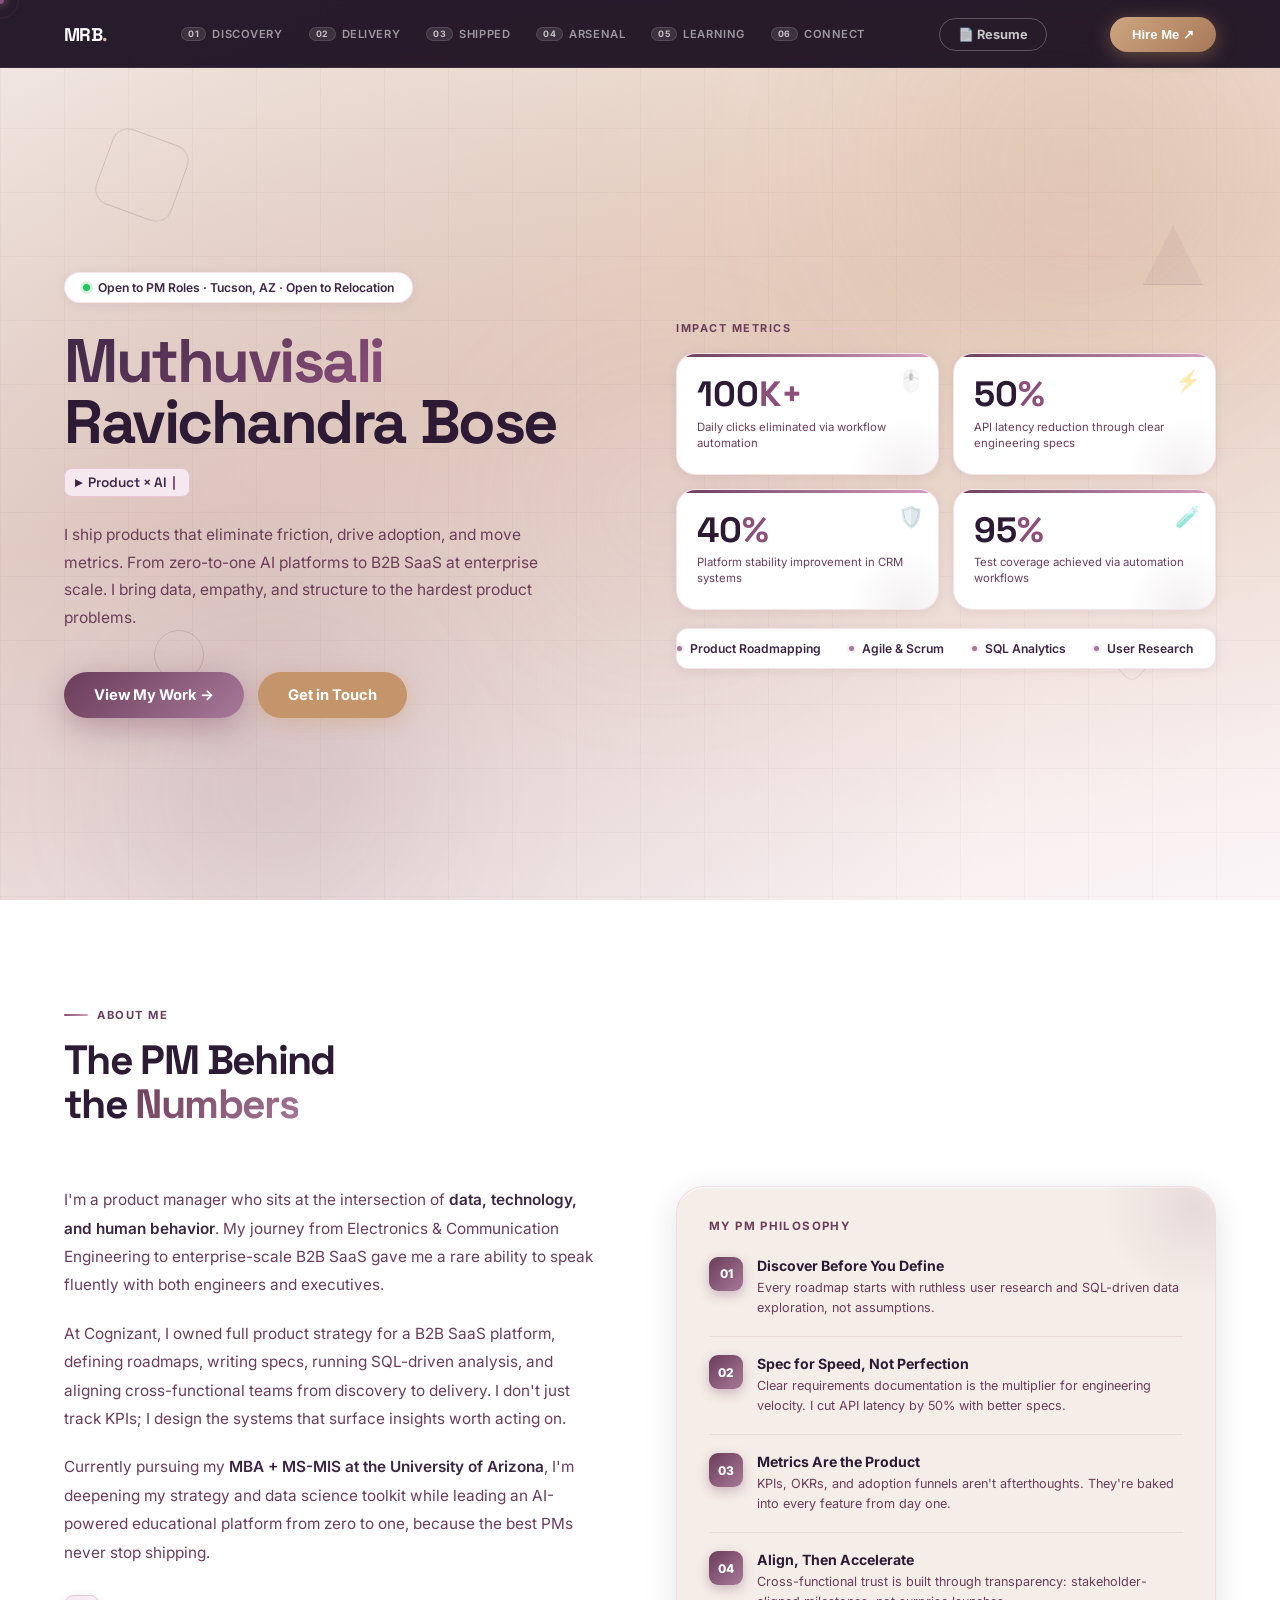
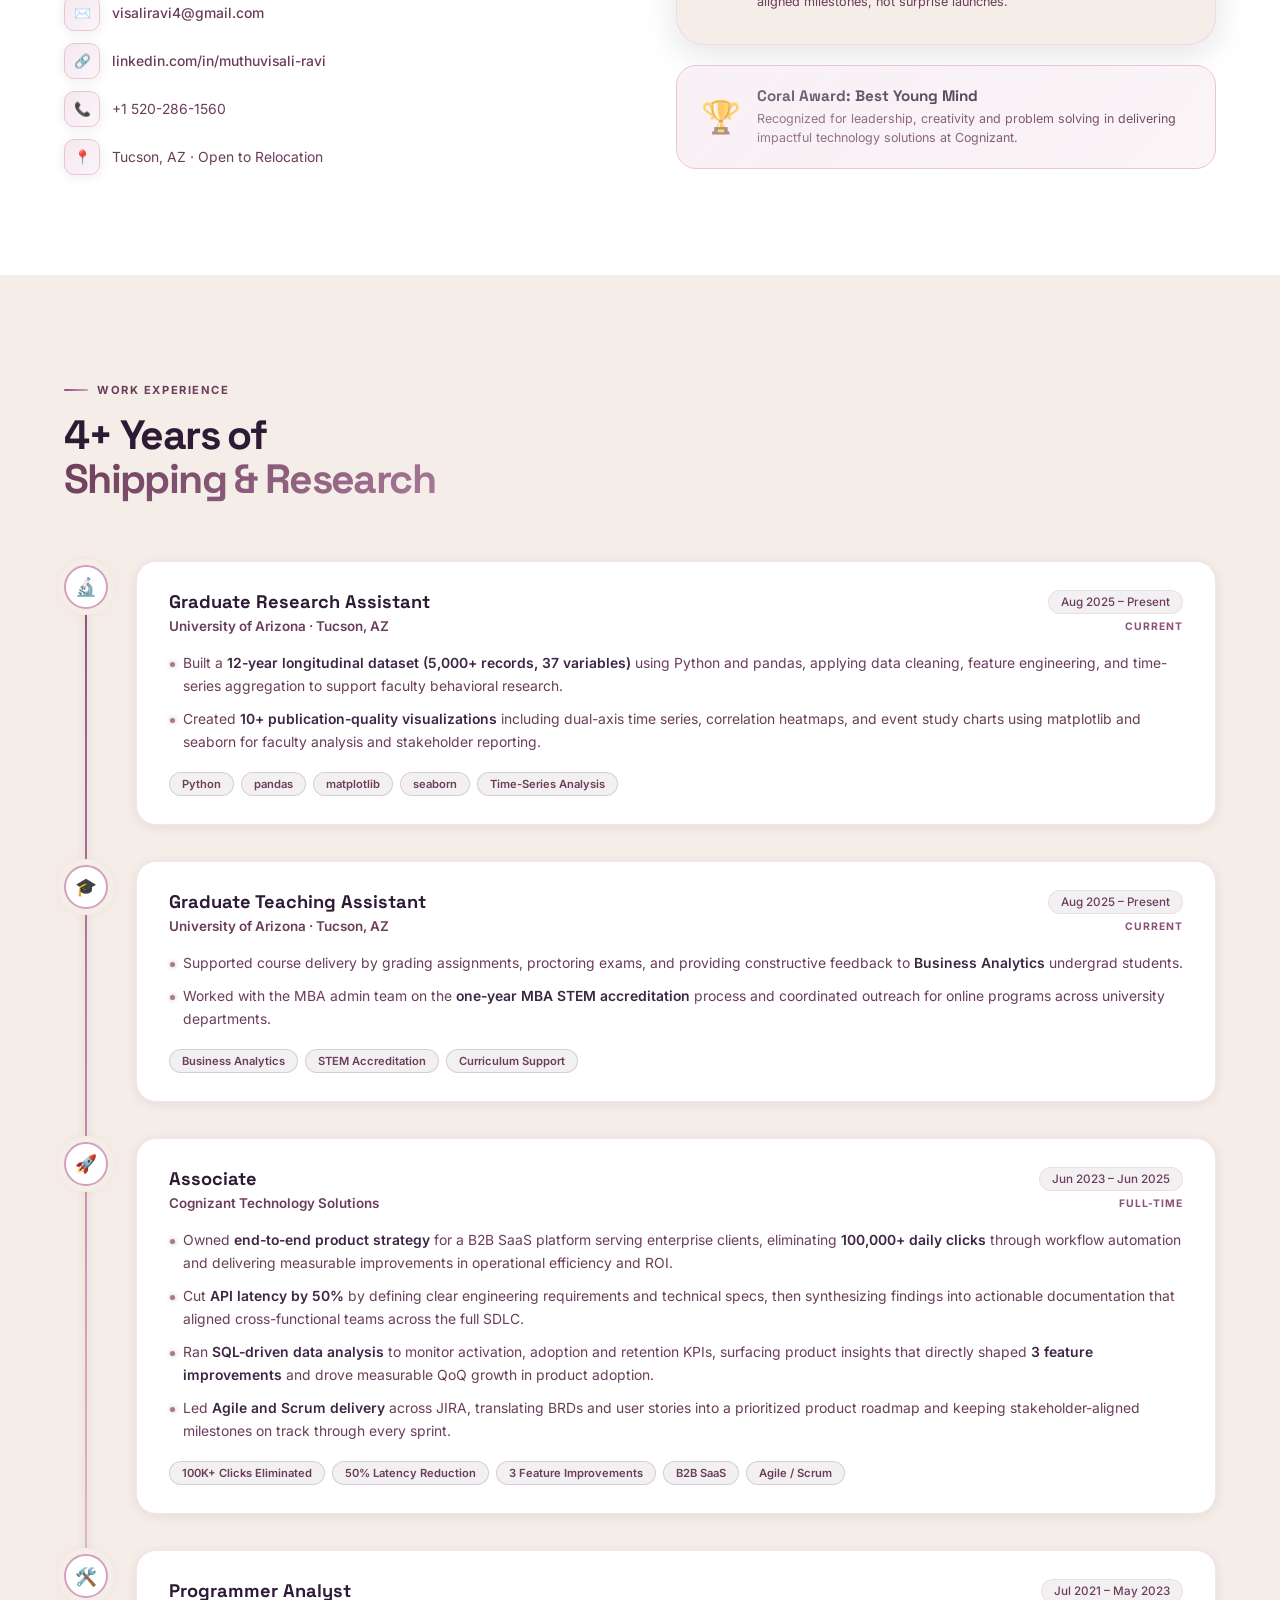
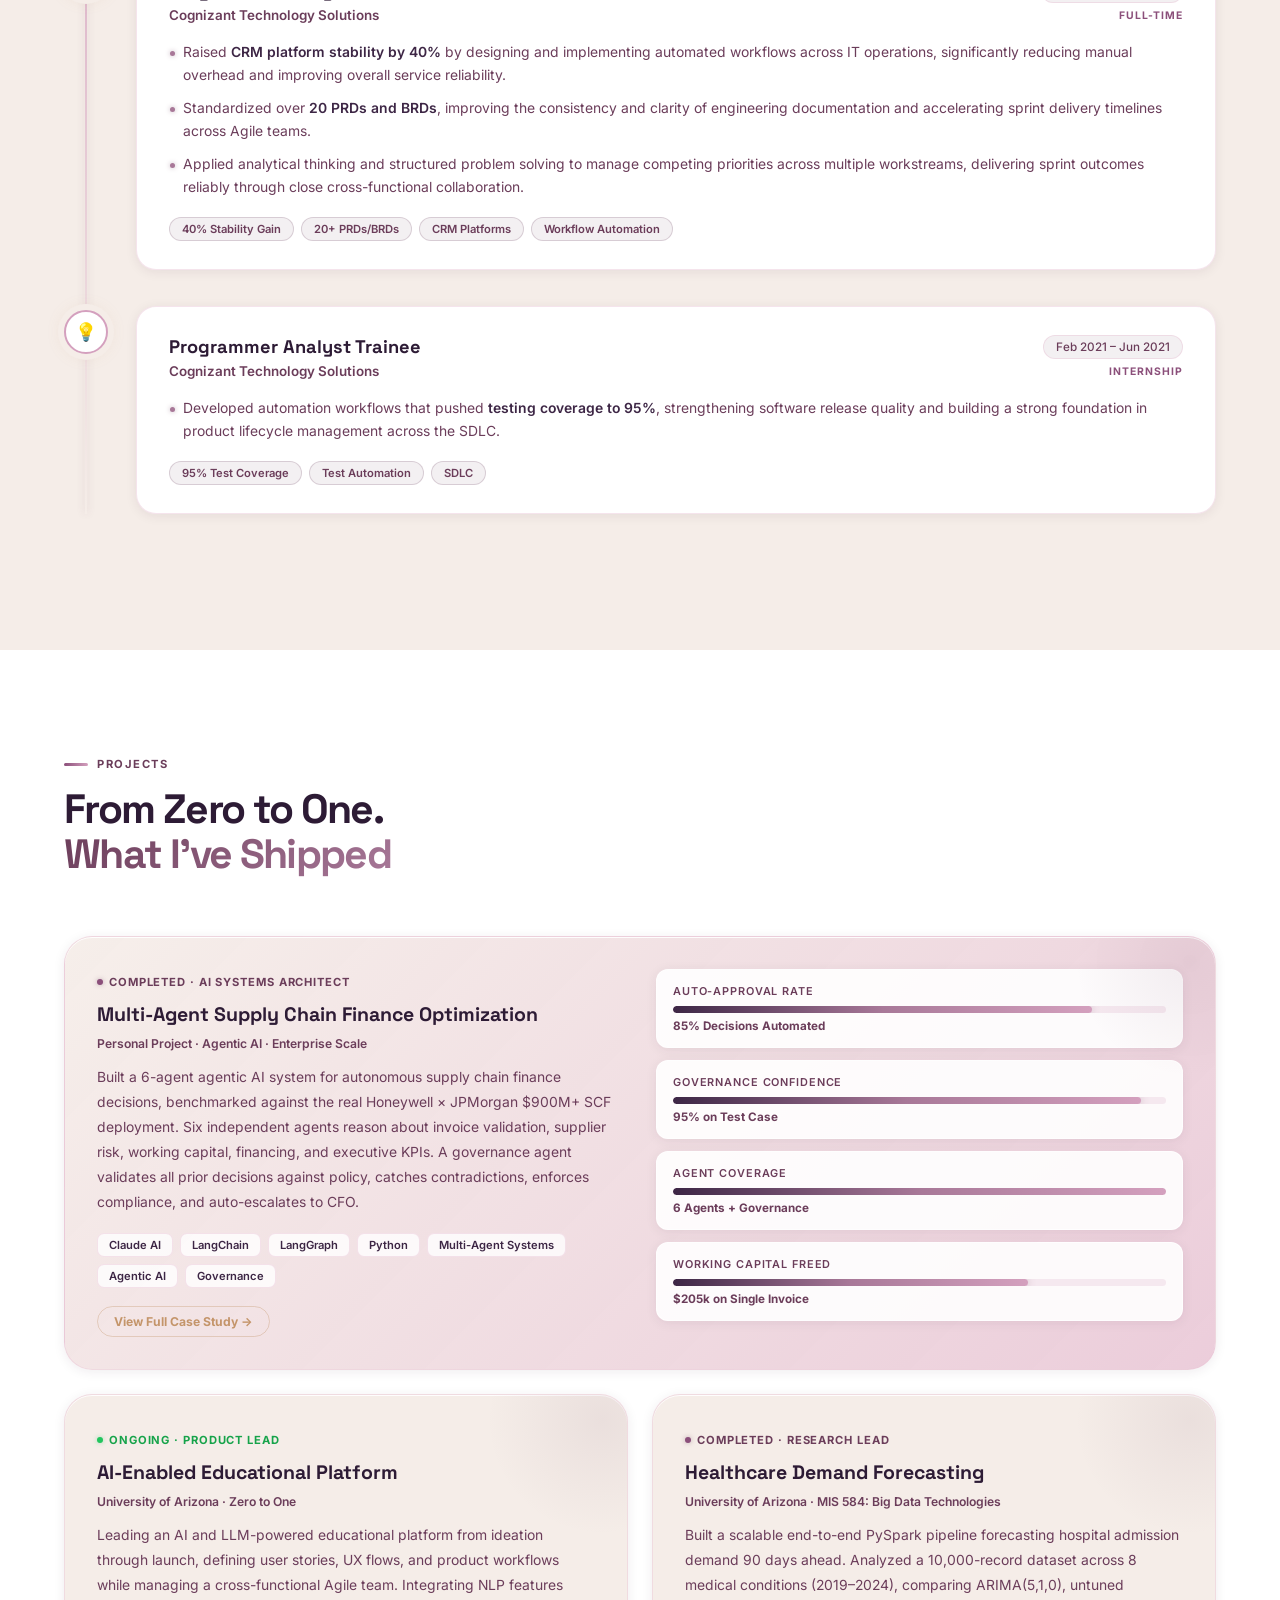
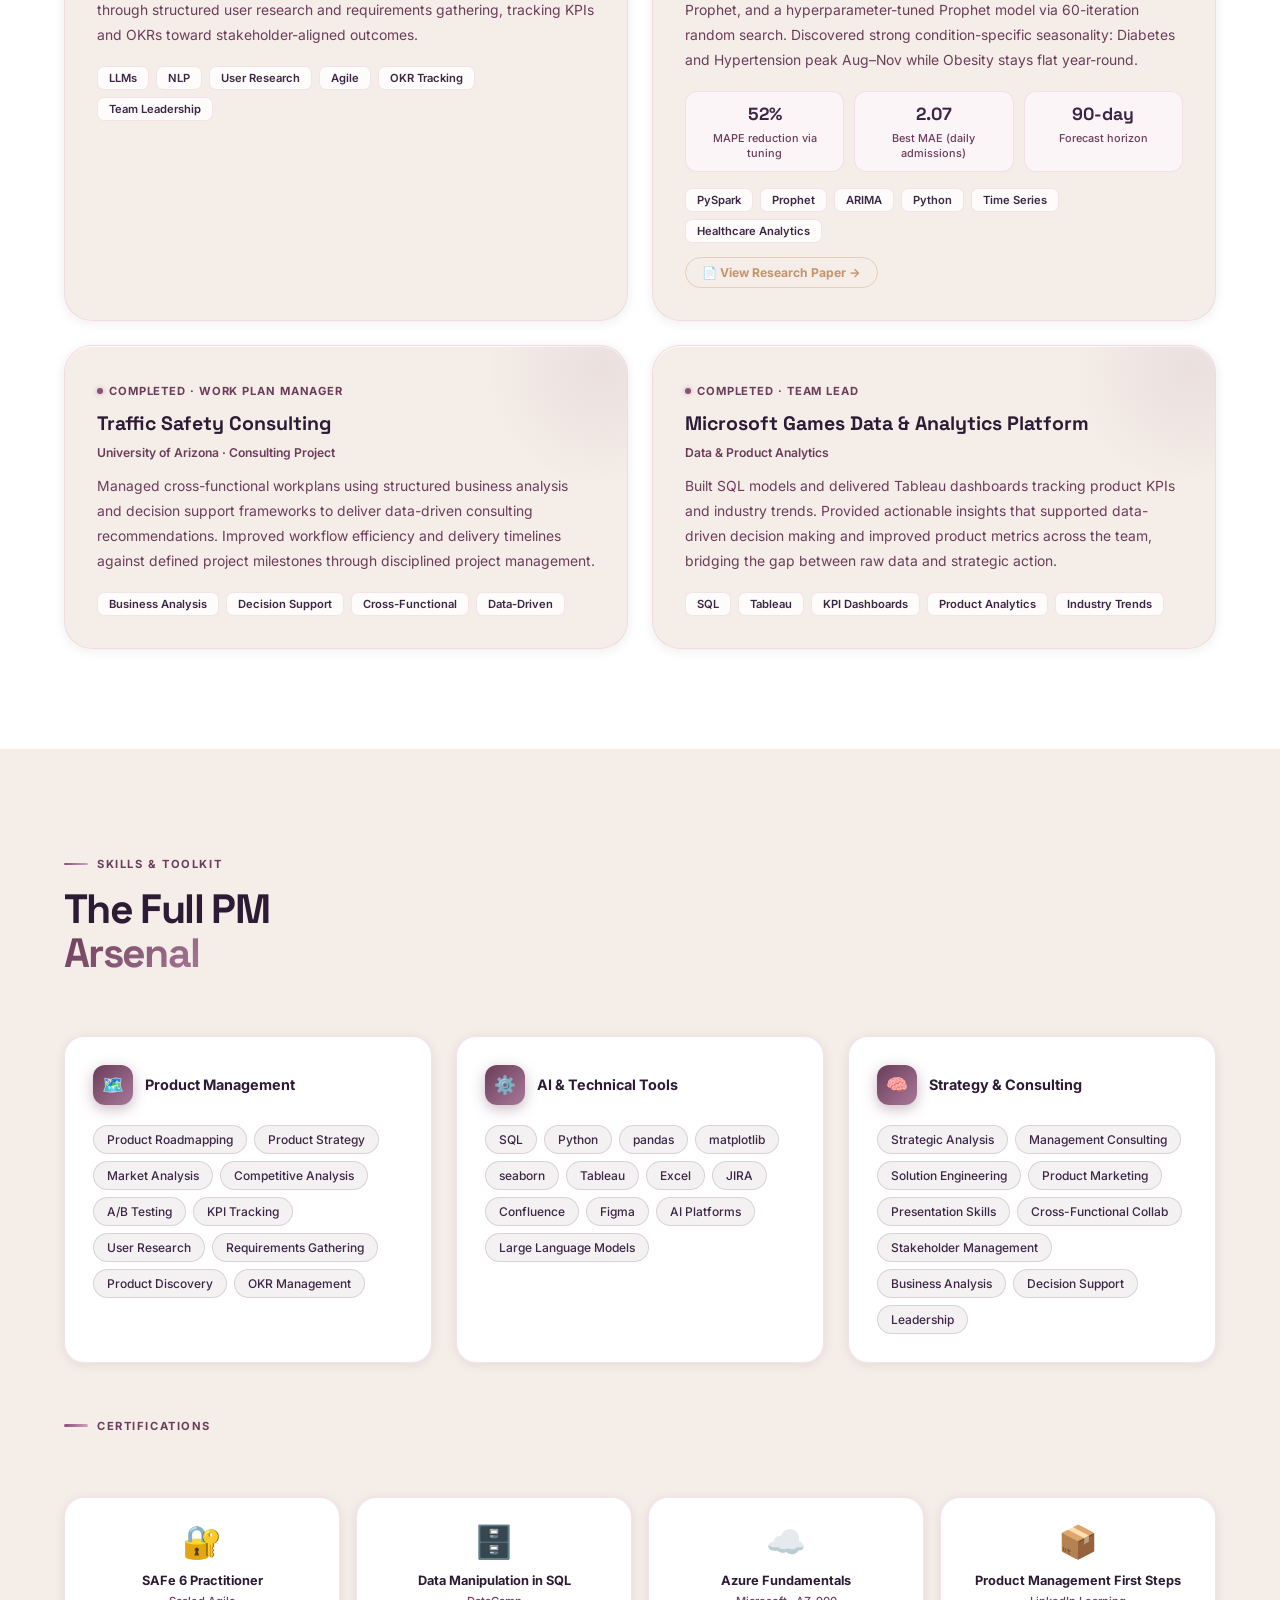
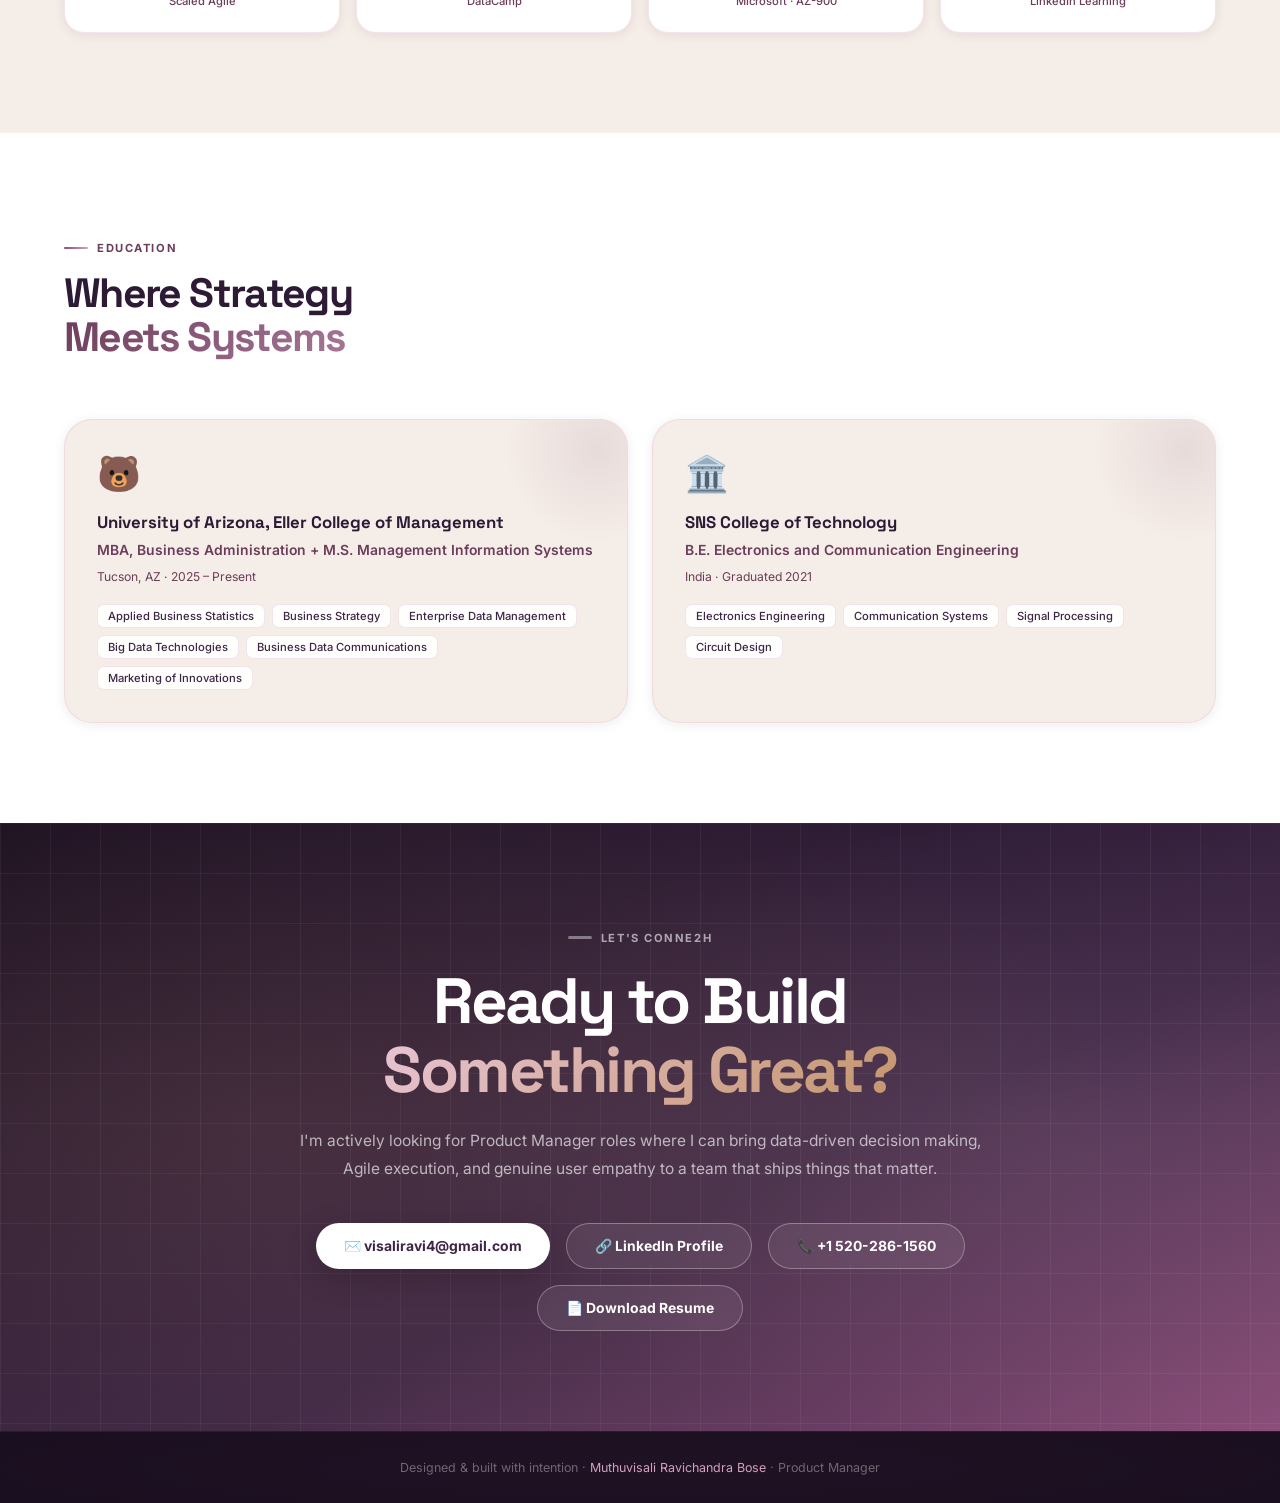
==== commit 36319d37: "Adding New Projection" ====
--- a/index.html
+++ b/index.html
@@ -98,7 +98,7 @@
 
       <p class="hero-desc">
         I ship products that eliminate friction, drive adoption, and move metrics. From
-        zero-to-one AI platforms to B2B SaaS at enterprise scale — I bring data, empathy,
+        zero-to-one AI platforms to B2B SaaS at enterprise scale. I bring data, empathy,
         and structure to the hardest product problems.
       </p>
 
@@ -181,10 +181,10 @@
           I'm a product manager who sits at the intersection of <strong>data, technology, and human behavior</strong>. My journey from Electronics &amp; Communication Engineering to enterprise-scale B2B SaaS gave me a rare ability to speak fluently with both engineers and executives.
         </p>
         <p>
-          At Cognizant, I owned full product strategy for a B2B SaaS platform — defining roadmaps, writing specs, running SQL-driven analysis, and aligning cross-functional teams from discovery to delivery. I don't just track KPIs; I design the systems that surface insights worth acting on.
+          At Cognizant, I owned full product strategy for a B2B SaaS platform, defining roadmaps, writing specs, running SQL-driven analysis, and aligning cross-functional teams from discovery to delivery. I don't just track KPIs; I design the systems that surface insights worth acting on.
         </p>
         <p>
-          Currently pursuing my <strong>MBA + MS-MIS at the University of Arizona</strong>, I'm deepening my strategy and data science toolkit while leading an AI-powered educational platform from zero to one — because the best PMs never stop shipping.
+          Currently pursuing my <strong>MBA + MS-MIS at the University of Arizona</strong>, I'm deepening my strategy and data science toolkit while leading an AI-powered educational platform from zero to one, because the best PMs never stop shipping.
         </p>
 
         <ul class="contact-list">
@@ -203,7 +203,7 @@
             <div class="fw-num">01</div>
             <div>
               <h4>Discover Before You Define</h4>
-              <p>Every roadmap starts with ruthless user research and SQL-driven data exploration — not assumptions.</p>
+              <p>Every roadmap starts with ruthless user research and SQL-driven data exploration, not assumptions.</p>
             </div>
           </div>
           <div class="fw-item">
@@ -217,14 +217,14 @@
             <div class="fw-num">03</div>
             <div>
               <h4>Metrics Are the Product</h4>
-              <p>KPIs, OKRs, and adoption funnels aren't afterthoughts — they're baked into every feature from day one.</p>
+              <p>KPIs, OKRs, and adoption funnels aren't afterthoughts. They're baked into every feature from day one.</p>
             </div>
           </div>
           <div class="fw-item">
             <div class="fw-num">04</div>
             <div>
               <h4>Align, Then Accelerate</h4>
-              <p>Cross-functional trust is built through transparency — stakeholder-aligned milestones, not surprise launches.</p>
+              <p>Cross-functional trust is built through transparency: stakeholder-aligned milestones, not surprise launches.</p>
             </div>
           </div>
         </div>
@@ -232,7 +232,7 @@
         <div class="award fu" style="transition-delay:.28s">
           <div class="award-ico">🏆</div>
           <div>
-            <div class="award-ttl">Coral Award — Best Young Mind</div>
+            <div class="award-ttl">Coral Award: Best Young Mind</div>
             <div class="award-dsc">Recognized for leadership, creativity and problem solving in delivering impactful technology solutions at Cognizant.</div>
           </div>
         </div>
@@ -268,7 +268,7 @@
           </div>
           <ul class="exp-list">
             <li>Built a <strong>12-year longitudinal dataset (5,000+ records, 37 variables)</strong> using Python and pandas, applying data cleaning, feature engineering, and time-series aggregation to support faculty behavioral research.</li>
-            <li>Created <strong>10+ publication-quality visualizations</strong> — dual-axis time series, correlation heatmaps, and event study charts using matplotlib and seaborn for faculty analysis and stakeholder reporting.</li>
+            <li>Created <strong>10+ publication-quality visualizations</strong> including dual-axis time series, correlation heatmaps, and event study charts using matplotlib and seaborn for faculty analysis and stakeholder reporting.</li>
           </ul>
           <div class="chips">
             <span class="chip">Python</span>
@@ -399,59 +399,99 @@
 <section id="projects">
   <div class="sec-inner">
     <div class="sec-tag">Projects</div>
-    <h2 class="sec-title">From Zero to One —<br/><span class="ac">What I've Shipped</span></h2>
+    <h2 class="sec-title">From Zero to One.<br/><span class="ac">What I've Shipped</span></h2>
 
     <div class="proj-grid">
 
-      <!-- Featured project -->
+      <!-- Featured: Multi-Agent Supply Chain Finance -->
       <div class="proj-card feat fu">
         <div>
-          <div class="proj-lbl on"><span class="lbl-dot"></span>Ongoing · Product Lead</div>
-          <h3>AI-Enabled Educational Platform</h3>
-          <div class="proj-role">University of Arizona · Zero to One</div>
+          <div class="proj-lbl done"><span class="lbl-dot"></span>Completed · AI Systems Architect</div>
+          <h3>Multi-Agent Supply Chain Finance Optimization</h3>
+          <div class="proj-role">Personal Project · Agentic AI · Enterprise Scale</div>
           <p>
-            Leading an AI and LLM-powered educational platform from ideation through launch — defining user stories, UX flows, and product workflows while managing a cross-functional Agile team. Integrating NLP features through structured user research and requirements gathering, tracking KPIs and OKRs toward stakeholder-aligned outcomes.
-          </p>
-          <p>
-            Applying data science methods and mentoring junior team members to accelerate product discovery and validation cycles. Full-stack PM work: strategy, execution, and people leadership under one roof.
+            Built a 6-agent agentic AI system for autonomous supply chain finance decisions, benchmarked against the real Honeywell × JPMorgan $900M+ SCF deployment. Six independent agents reason about invoice validation, supplier risk, working capital, financing, and executive KPIs. A governance agent validates all prior decisions against policy, catches contradictions, enforces compliance, and auto-escalates to CFO.
           </p>
           <div class="ptags">
-            <span class="ptag">LLMs</span>
-            <span class="ptag">NLP</span>
-            <span class="ptag">User Research</span>
-            <span class="ptag">Agile</span>
-            <span class="ptag">OKR Tracking</span>
-            <span class="ptag">UX Design</span>
-            <span class="ptag">Team Leadership</span>
-          </div>
+            <span class="ptag">Claude AI</span>
+            <span class="ptag">LangChain</span>
+            <span class="ptag">LangGraph</span>
+            <span class="ptag">Python</span>
+            <span class="ptag">Multi-Agent Systems</span>
+            <span class="ptag">Agentic AI</span>
+            <span class="ptag">Governance</span>
+          </div>
+          <a href="supply-chain-finance.html" class="proj-report-link" style="margin-top:18px;">View Full Case Study →</a>
         </div>
         <div class="proj-vis">
           <div class="krow">
-            <div class="krow-lbl">User Story Completion</div>
-            <div class="kbar-bg"><div class="kbar" data-w="78"></div></div>
-            <div class="kval">78% Sprint Velocity</div>
+            <div class="krow-lbl">Auto-Approval Rate</div>
+            <div class="kbar-bg"><div class="kbar" data-w="85"></div></div>
+            <div class="kval">85% Decisions Automated</div>
           </div>
           <div class="krow">
-            <div class="krow-lbl">NLP Feature Integration</div>
-            <div class="kbar-bg"><div class="kbar" data-w="65"></div></div>
-            <div class="kval">In Active Development</div>
+            <div class="krow-lbl">Governance Confidence</div>
+            <div class="kbar-bg"><div class="kbar" data-w="95"></div></div>
+            <div class="kval">95% on Test Case</div>
           </div>
           <div class="krow">
-            <div class="krow-lbl">Team Mentorship Coverage</div>
+            <div class="krow-lbl">Agent Coverage</div>
             <div class="kbar-bg"><div class="kbar" data-w="100"></div></div>
-            <div class="kval">Full Junior Team Support</div>
+            <div class="kval">6 Agents + Governance</div>
           </div>
           <div class="krow">
-            <div class="krow-lbl">Stakeholder Alignment</div>
-            <div class="kbar-bg"><div class="kbar" data-w="90"></div></div>
-            <div class="kval">OKRs On Track</div>
-          </div>
-        </div>
-      </div>
-
-      <!-- Project 2 -->
+            <div class="krow-lbl">Working Capital Freed</div>
+            <div class="kbar-bg"><div class="kbar" data-w="72"></div></div>
+            <div class="kval">$205k on Single Invoice</div>
+          </div>
+        </div>
+      </div>
+
+      <!-- AI Educational Platform -->
       <div class="proj-card fu delay-1">
-        <div class="proj-lbl on"><span class="lbl-dot"></span>Completed · Work Plan Manager</div>
+        <div class="proj-lbl on"><span class="lbl-dot"></span>Ongoing · Product Lead</div>
+        <h3>AI-Enabled Educational Platform</h3>
+        <div class="proj-role">University of Arizona · Zero to One</div>
+        <p>
+          Leading an AI and LLM-powered educational platform from ideation through launch, defining user stories, UX flows, and product workflows while managing a cross-functional Agile team. Integrating NLP features through structured user research and requirements gathering, tracking KPIs and OKRs toward stakeholder-aligned outcomes.
+        </p>
+        <div class="ptags">
+          <span class="ptag">LLMs</span>
+          <span class="ptag">NLP</span>
+          <span class="ptag">User Research</span>
+          <span class="ptag">Agile</span>
+          <span class="ptag">OKR Tracking</span>
+          <span class="ptag">Team Leadership</span>
+        </div>
+      </div>
+
+      <!-- Healthcare Demand Forecasting -->
+      <div class="proj-card fu delay-2">
+        <div class="proj-lbl done"><span class="lbl-dot"></span>Completed · Research Lead</div>
+        <h3>Healthcare Demand Forecasting</h3>
+        <div class="proj-role">University of Arizona · MIS 584: Big Data Technologies</div>
+        <p>
+          Built a scalable end-to-end PySpark pipeline forecasting hospital admission demand 90 days ahead. Analyzed a 10,000-record dataset across 8 medical conditions (2019–2024), comparing ARIMA(5,1,0), untuned Prophet, and a hyperparameter-tuned Prophet model via 60-iteration random search. Discovered strong condition-specific seasonality: Diabetes and Hypertension peak Aug–Nov while Obesity stays flat year-round.
+        </p>
+        <div class="proj-stats">
+          <div class="proj-stat"><span>52%</span>MAPE reduction via tuning</div>
+          <div class="proj-stat"><span>2.07</span>Best MAE (daily admissions)</div>
+          <div class="proj-stat"><span>90-day</span>Forecast horizon</div>
+        </div>
+        <div class="ptags">
+          <span class="ptag">PySpark</span>
+          <span class="ptag">Prophet</span>
+          <span class="ptag">ARIMA</span>
+          <span class="ptag">Python</span>
+          <span class="ptag">Time Series</span>
+          <span class="ptag">Healthcare Analytics</span>
+        </div>
+        <a href="MIS584_ProjectReport_Group2.pdf" target="_blank" class="proj-report-link">📄 View Research Paper →</a>
+      </div>
+
+      <!-- Traffic Safety Consulting -->
+      <div class="proj-card fu delay-3">
+        <div class="proj-lbl done"><span class="lbl-dot"></span>Completed · Work Plan Manager</div>
         <h3>Traffic Safety Consulting</h3>
         <div class="proj-role">University of Arizona · Consulting Project</div>
         <p>
@@ -465,13 +505,13 @@
         </div>
       </div>
 
-      <!-- Project 3 -->
-      <div class="proj-card fu delay-2">
+      <!-- Microsoft Games -->
+      <div class="proj-card fu delay-4">
         <div class="proj-lbl done"><span class="lbl-dot"></span>Completed · Team Lead</div>
         <h3>Microsoft Games Data &amp; Analytics Platform</h3>
         <div class="proj-role">Data &amp; Product Analytics</div>
         <p>
-          Built SQL models and delivered Tableau dashboards tracking product KPIs and industry trends. Provided actionable insights that supported data-driven decision making and improved product metrics across the team — bridging the gap between raw data and strategic action.
+          Built SQL models and delivered Tableau dashboards tracking product KPIs and industry trends. Provided actionable insights that supported data-driven decision making and improved product metrics across the team, bridging the gap between raw data and strategic action.
         </p>
         <div class="ptags">
           <span class="ptag">SQL</span>
@@ -676,7 +716,7 @@
 
     <span class="m-wave">👋</span>
     <h2 class="m-ttl">Let's Build<br/><span>Something Great</span></h2>
-    <p class="m-sub">Pick any channel — I'm responsive on all of them and happy to jump on a quick call.</p>
+    <p class="m-sub">Pick any channel. I'm responsive on all of them and happy to jump on a quick call.</p>
 
     <div class="m-status">
       <span class="m-status-dot"></span>
@@ -689,7 +729,7 @@
         <div class="m-opt-l">
           <div class="m-ico em">✉️</div>
           <div>
-            <div class="m-lbl">Email — opens mail app</div>
+            <div class="m-lbl">Email (opens mail app)</div>
             <div class="m-val">visaliravi4@gmail.com</div>
           </div>
         </div>
--- a/css/style.css
+++ b/css/style.css
@@ -356,8 +356,7 @@
 /* Status badge */
 .hero-badge {
   display:inline-flex; align-items:center; gap:8px;
-  background:var(--glass); border:1px solid rgba(107,61,90,.2);
-  backdrop-filter:blur(12px);
+  background:#fff; border:1px solid var(--border);
   padding:7px 18px; border-radius:100px;
   font-size:.76rem; color:var(--p700);
   font-weight:600; margin-bottom:28px;
@@ -379,11 +378,10 @@
   color:var(--text); word-break:break-word;
 }
 .hero-name .hl {
-  background:linear-gradient(135deg,var(--p700) 0%,var(--gold) 70%,#E8C4D4 100%);
-  -webkit-background-clip:text; -webkit-text-fill-color:transparent;
-  background-clip:text; display:inline-block;
-  filter:drop-shadow(0 2px 8px rgba(107,61,90,.2));
-}
+      background:linear-gradient(135deg,var(--p700),var(--p500));
+      -webkit-background-clip:text; -webkit-text-fill-color:transparent;
+      background-clip:text;
+    }
 
 .hero-sub {
   font-size:1.05rem; color:var(--text-2);
@@ -472,14 +470,13 @@
   display:grid; grid-template-columns:1fr 1fr; gap:14px;
 }
 .metric-card {
-  background:var(--glass);
-  border:1px solid rgba(255,255,255,.7);
+  background:#fff;
+  border:1px solid var(--border);
   border-radius:var(--radius-md);
   padding:22px 20px;
   position:relative; overflow:hidden;
   transition:all .35s cubic-bezier(.34,1.56,.64,1);
-  box-shadow:var(--sh-sm), 0 1px 0 rgba(255,255,255,.8) inset;
-  backdrop-filter:blur(16px);
+  box-shadow:var(--sh-sm);
   min-width:0;
 }
 .metric-card::before {
@@ -517,9 +514,9 @@
 
 /* Ticker */
 .ticker-wrap {
-  overflow:hidden; border:1px solid rgba(107,61,90,.15);
+  overflow:hidden; border:1px solid var(--border);
   border-radius:var(--radius-sm); padding:12px 0;
-  background:var(--glass); backdrop-filter:blur(12px);
+  background:#fff;
   box-shadow:var(--sh-sm);
 }
 .ticker { display:flex; gap:28px; white-space:nowrap; will-change:transform; }
@@ -576,7 +573,7 @@
    ABOUT
 ══════════════════════════════════════ */
 #about {
-  background:linear-gradient(170deg,#ffffff 0%,#FBF5F8 100%);
+  background:#fff;
 }
 
 .about-grid {
@@ -612,10 +609,10 @@
   box-shadow:var(--sh-sm);
 }
 
-/* PM Philosophy box — glass card */
+/* PM Philosophy box */
 .pm-box {
-  background:var(--glass);
-  border:1px solid rgba(255,255,255,.75);
+  background:var(--bg);
+  border:1px solid var(--border);
   border-radius:var(--radius-lg); padding:32px;
   box-shadow:var(--sh-md), 0 1px 0 rgba(255,255,255,.9) inset;
   backdrop-filter:blur(20px);
@@ -675,7 +672,7 @@
    EXPERIENCE
 ══════════════════════════════════════ */
 #experience {
-  background:linear-gradient(170deg,var(--bg) 0%,var(--bg-deep) 100%);
+  background:var(--bg);
 }
 
 .timeline { position:relative; }
@@ -697,7 +694,7 @@
 }
 .exp-dot {
   width:44px; height:44px;
-  background:var(--glass); border:2px solid var(--p300);
+  background:#fff; border:2px solid var(--p300);
   border-radius:50%; display:flex;
   align-items:center; justify-content:center;
   font-size:1.1rem; flex-shrink:0; z-index:1;
@@ -706,8 +703,8 @@
 }
 
 .exp-card {
-  background:var(--glass);
-  border:1px solid rgba(255,255,255,.75);
+  background:#fff;
+  border:1px solid var(--border);
   border-radius:var(--radius-md); padding:28px 32px;
   transition:all .35s cubic-bezier(.34,1.56,.64,1);
   box-shadow:var(--sh-sm), 0 1px 0 rgba(255,255,255,.9) inset;
@@ -787,15 +784,15 @@
    PROJECTS
 ══════════════════════════════════════ */
 #projects {
-  background:linear-gradient(170deg,#ffffff 0%,#FBF5F8 100%);
+  background:#fff;
 }
 
 .proj-grid {
   display:grid; grid-template-columns:repeat(2,1fr); gap:24px;
 }
 .proj-card {
-  background:var(--glass);
-  border:1px solid rgba(255,255,255,.75);
+  background:var(--bg);
+  border:1px solid var(--border);
   border-radius:var(--radius-lg); padding:32px;
   transition:all .35s cubic-bezier(.34,1.56,.64,1);
   position:relative; overflow:hidden; min-width:0;
@@ -863,6 +860,36 @@
   transition:all .2s ease;
 }
 .ptag:hover { background:var(--p100); border-color:var(--p300); color:var(--p700); }
+
+/* Project research stats row */
+.proj-stats {
+  display:flex; gap:10px; margin:18px 0 16px; flex-wrap:wrap;
+}
+.proj-stat {
+  display:flex; flex-direction:column; align-items:center;
+  background:var(--p50); border:1px solid var(--border);
+  border-radius:12px; padding:10px 14px;
+  font-size:.68rem; color:var(--text-3); font-weight:500;
+  flex:1; min-width:80px; text-align:center; line-height:1.4;
+}
+.proj-stat span {
+  font-family:'Space Grotesk',sans-serif;
+  font-size:1.1rem; font-weight:800; color:var(--p700);
+  display:block; margin-bottom:4px;
+}
+
+/* Project report link */
+.proj-report-link {
+  display:inline-flex; align-items:center; gap:6px;
+  margin-top:14px; font-size:.76rem; font-weight:700;
+  color:var(--gold); text-decoration:none;
+  border:1.5px solid rgba(196,149,106,.35); border-radius:100px;
+  padding:7px 16px; transition:all .25s ease;
+}
+.proj-report-link:hover {
+  background:rgba(196,149,106,.1); border-color:var(--gold);
+  transform:translateY(-2px); box-shadow:0 4px 14px rgba(196,149,106,.2);
+}
 
 /* KPI bars */
 .proj-vis { display:flex; flex-direction:column; gap:12px; justify-content:center; min-width:0; }
@@ -894,19 +921,18 @@
    SKILLS
 ══════════════════════════════════════ */
 #skills {
-  background:linear-gradient(170deg,var(--bg) 0%,var(--bg-deep) 100%);
+  background:var(--bg);
 }
 
 .skills-grid {
   display:grid; grid-template-columns:repeat(3,1fr); gap:24px;
 }
 .sg {
-  background:var(--glass);
-  border:1px solid rgba(255,255,255,.75);
+  background:#fff;
+  border:1px solid var(--border);
   border-radius:var(--radius-md); padding:28px;
   transition:all .3s ease;
-  box-shadow:var(--sh-sm), 0 1px 0 rgba(255,255,255,.9) inset;
-  backdrop-filter:blur(16px);
+  box-shadow:var(--sh-sm);
   overflow:hidden; min-width:0; position:relative;
 }
 .sg::before {
@@ -951,12 +977,11 @@
   gap:16px; margin-top:48px;
 }
 .cert {
-  background:var(--glass);
-  border:1px solid rgba(255,255,255,.75);
+  background:#fff;
+  border:1px solid var(--border);
   border-radius:var(--radius-md); padding:24px 18px;
   text-align:center; transition:all .35s cubic-bezier(.34,1.56,.64,1);
-  box-shadow:var(--sh-sm), 0 1px 0 rgba(255,255,255,.9) inset;
-  backdrop-filter:blur(12px); overflow:hidden; position:relative;
+  box-shadow:var(--sh-sm); overflow:hidden; position:relative;
 }
 .cert::before {
   content:''; position:absolute; inset:0;
@@ -977,18 +1002,17 @@
    EDUCATION
 ══════════════════════════════════════ */
 #education {
-  background:linear-gradient(170deg,#ffffff 0%,#FBF5F8 100%);
+  background:#fff;
 }
 
 .edu-grid { display:grid; grid-template-columns:1fr 1fr; gap:24px; }
 .edu-card {
-  background:var(--glass);
-  border:1px solid rgba(255,255,255,.75);
+  background:var(--bg);
+  border:1px solid var(--border);
   border-radius:var(--radius-lg); padding:32px;
   position:relative; overflow:hidden;
   transition:all .35s cubic-bezier(.34,1.56,.64,1);
-  box-shadow:var(--sh-sm), 0 1px 0 rgba(255,255,255,.9) inset;
-  backdrop-filter:blur(16px); min-width:0;
+  box-shadow:var(--sh-sm); min-width:0;
 }
 .edu-card::before {
   content:''; position:absolute;
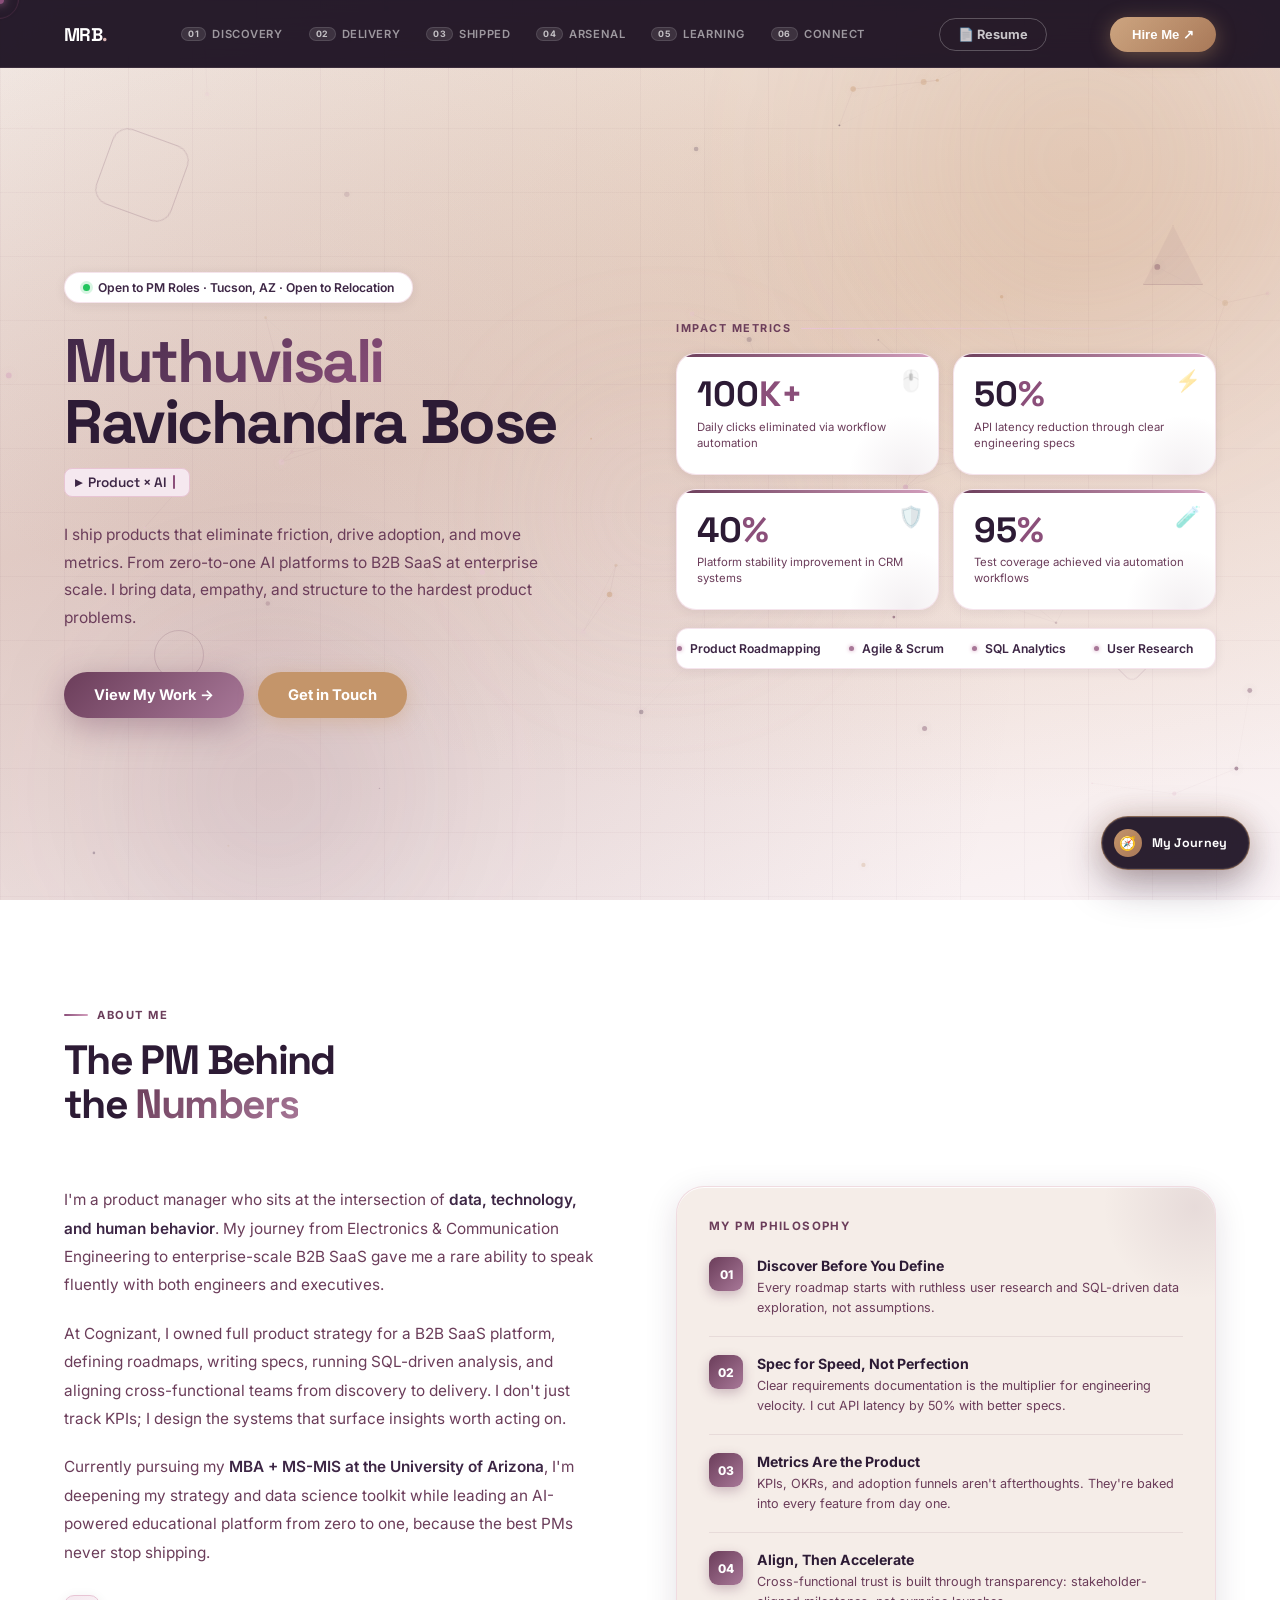
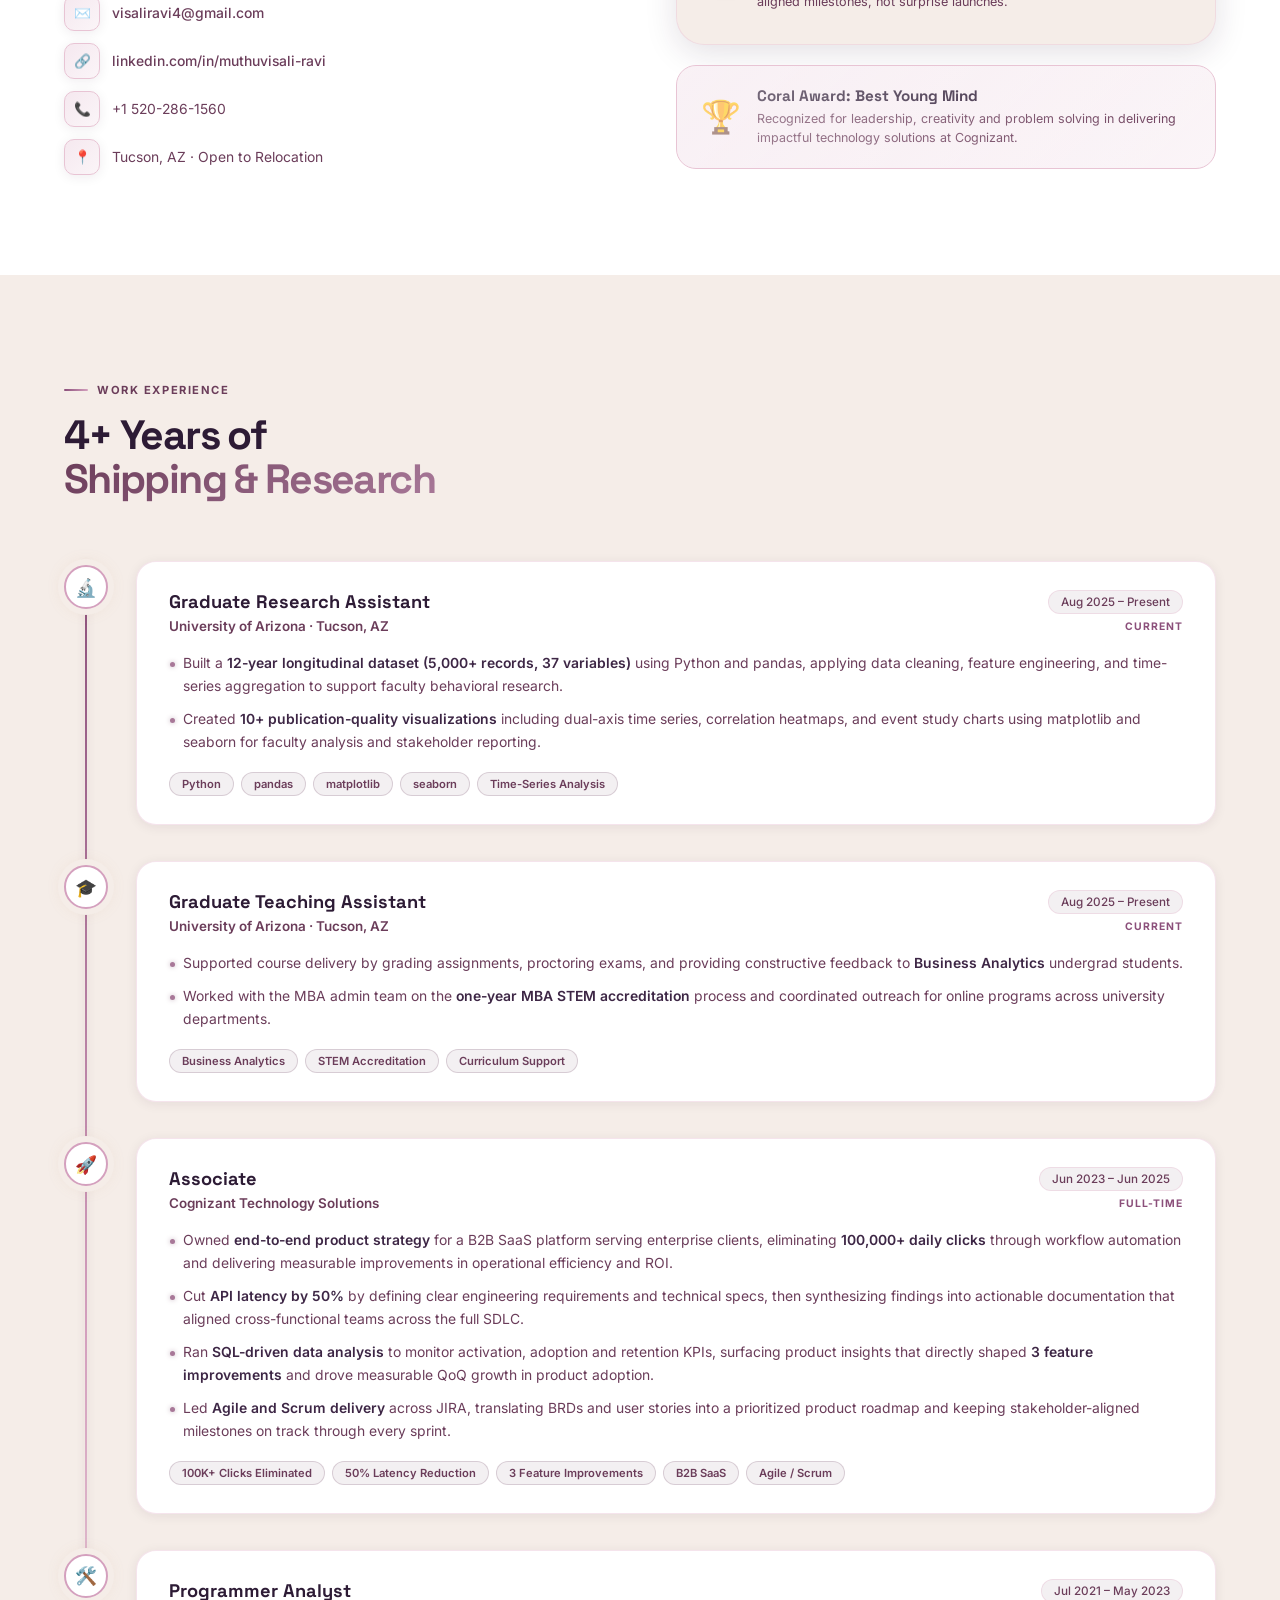
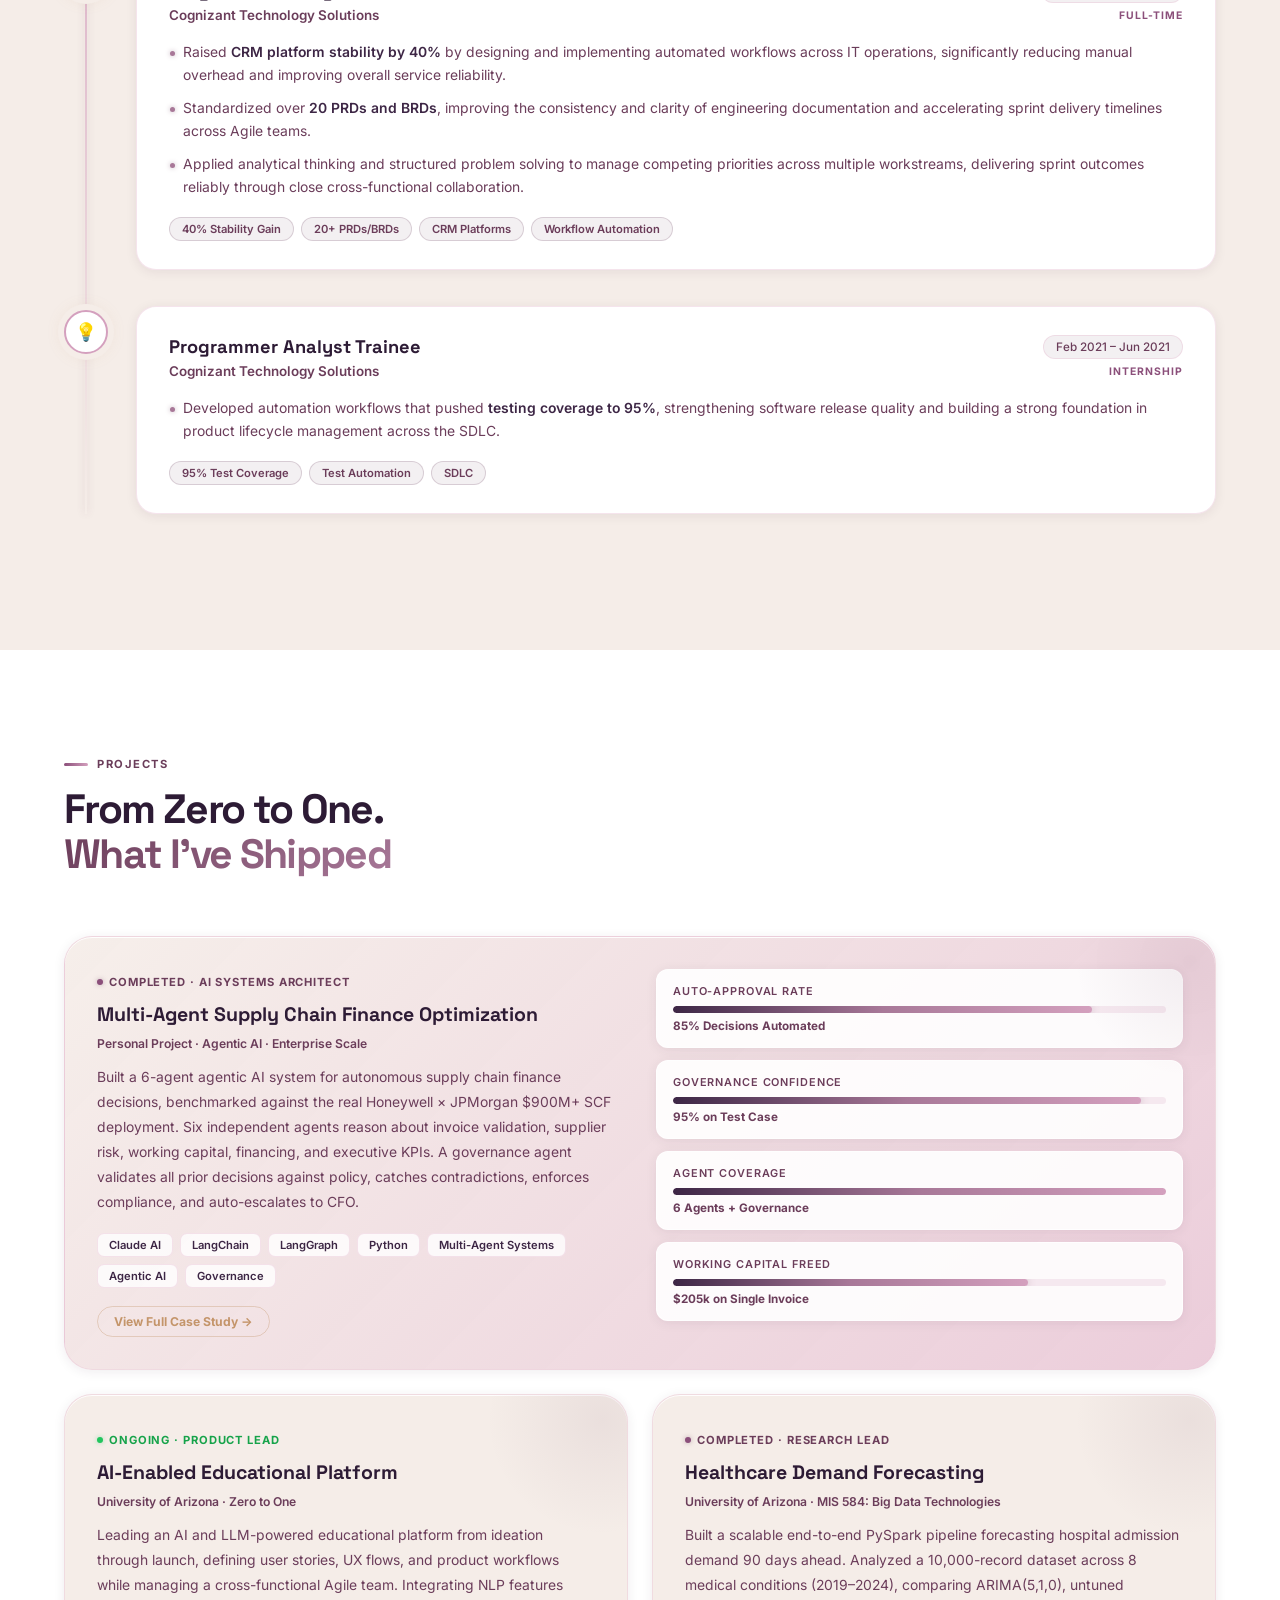
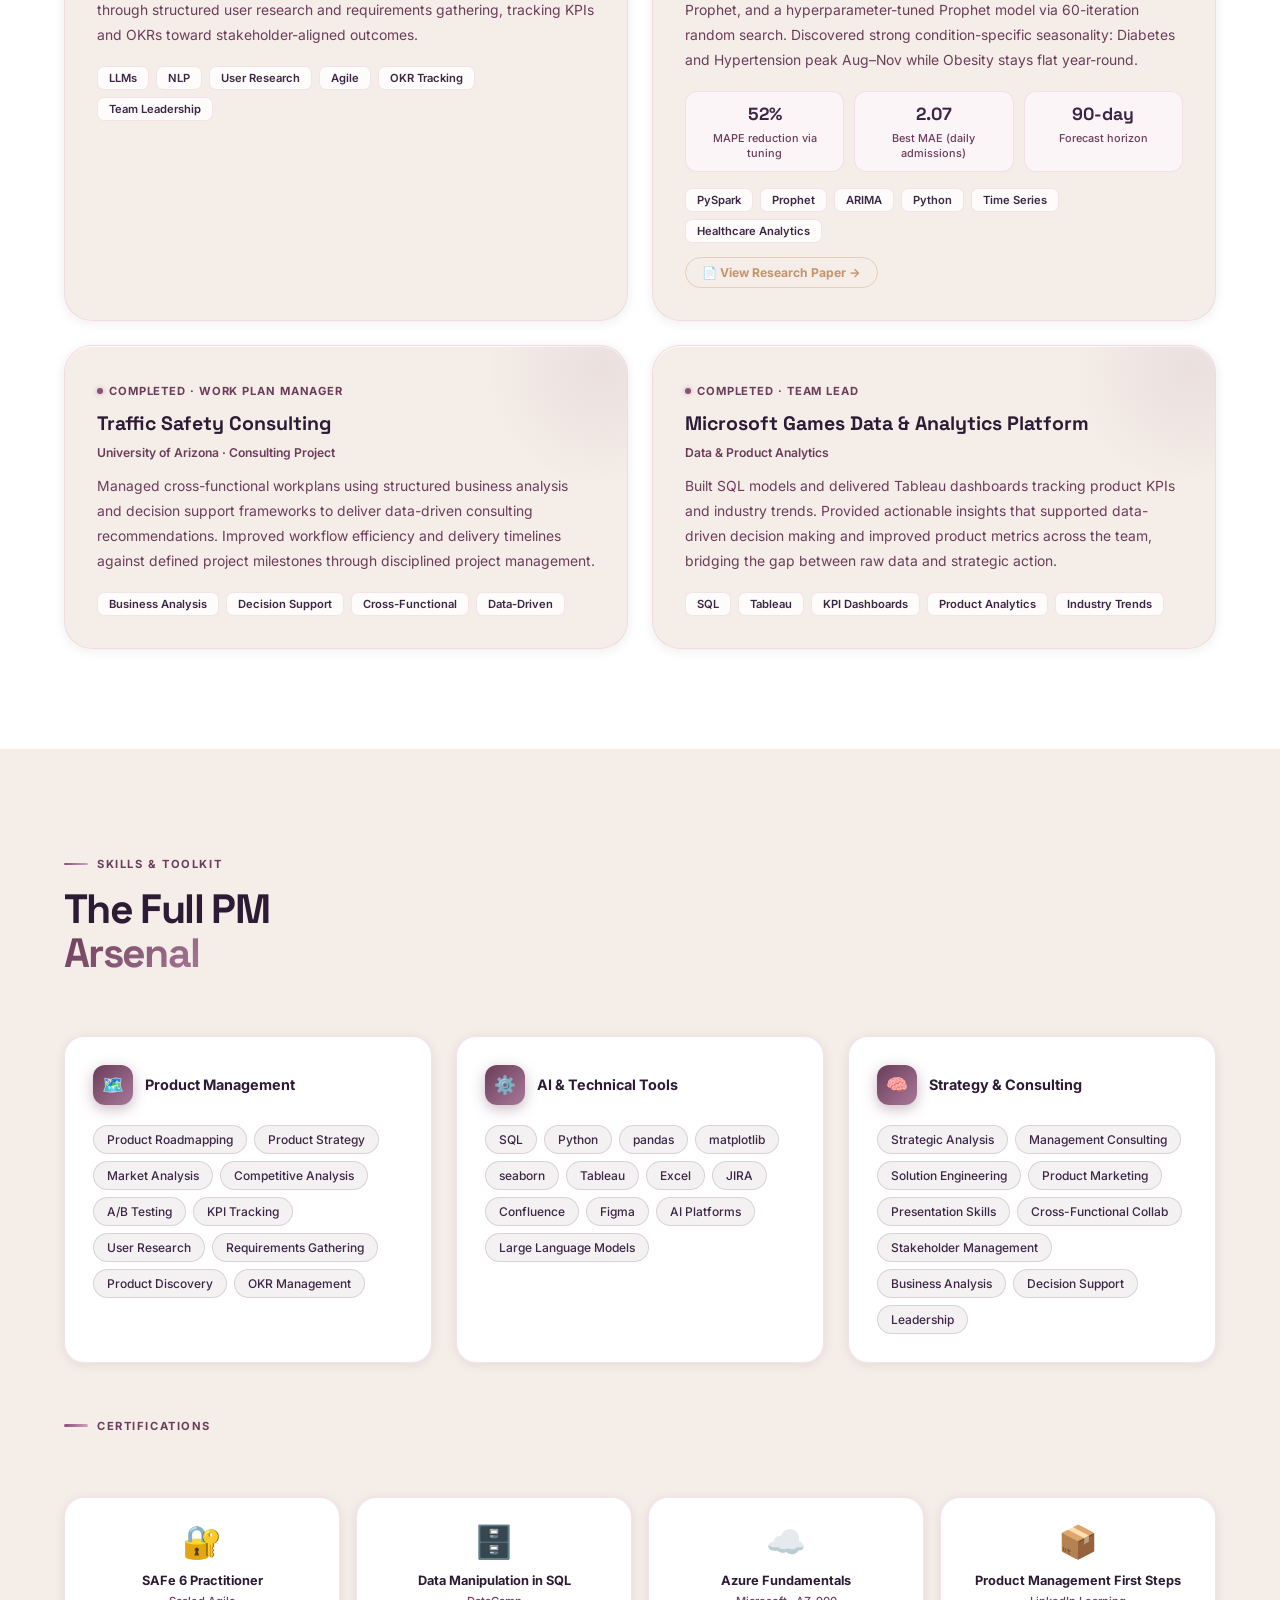
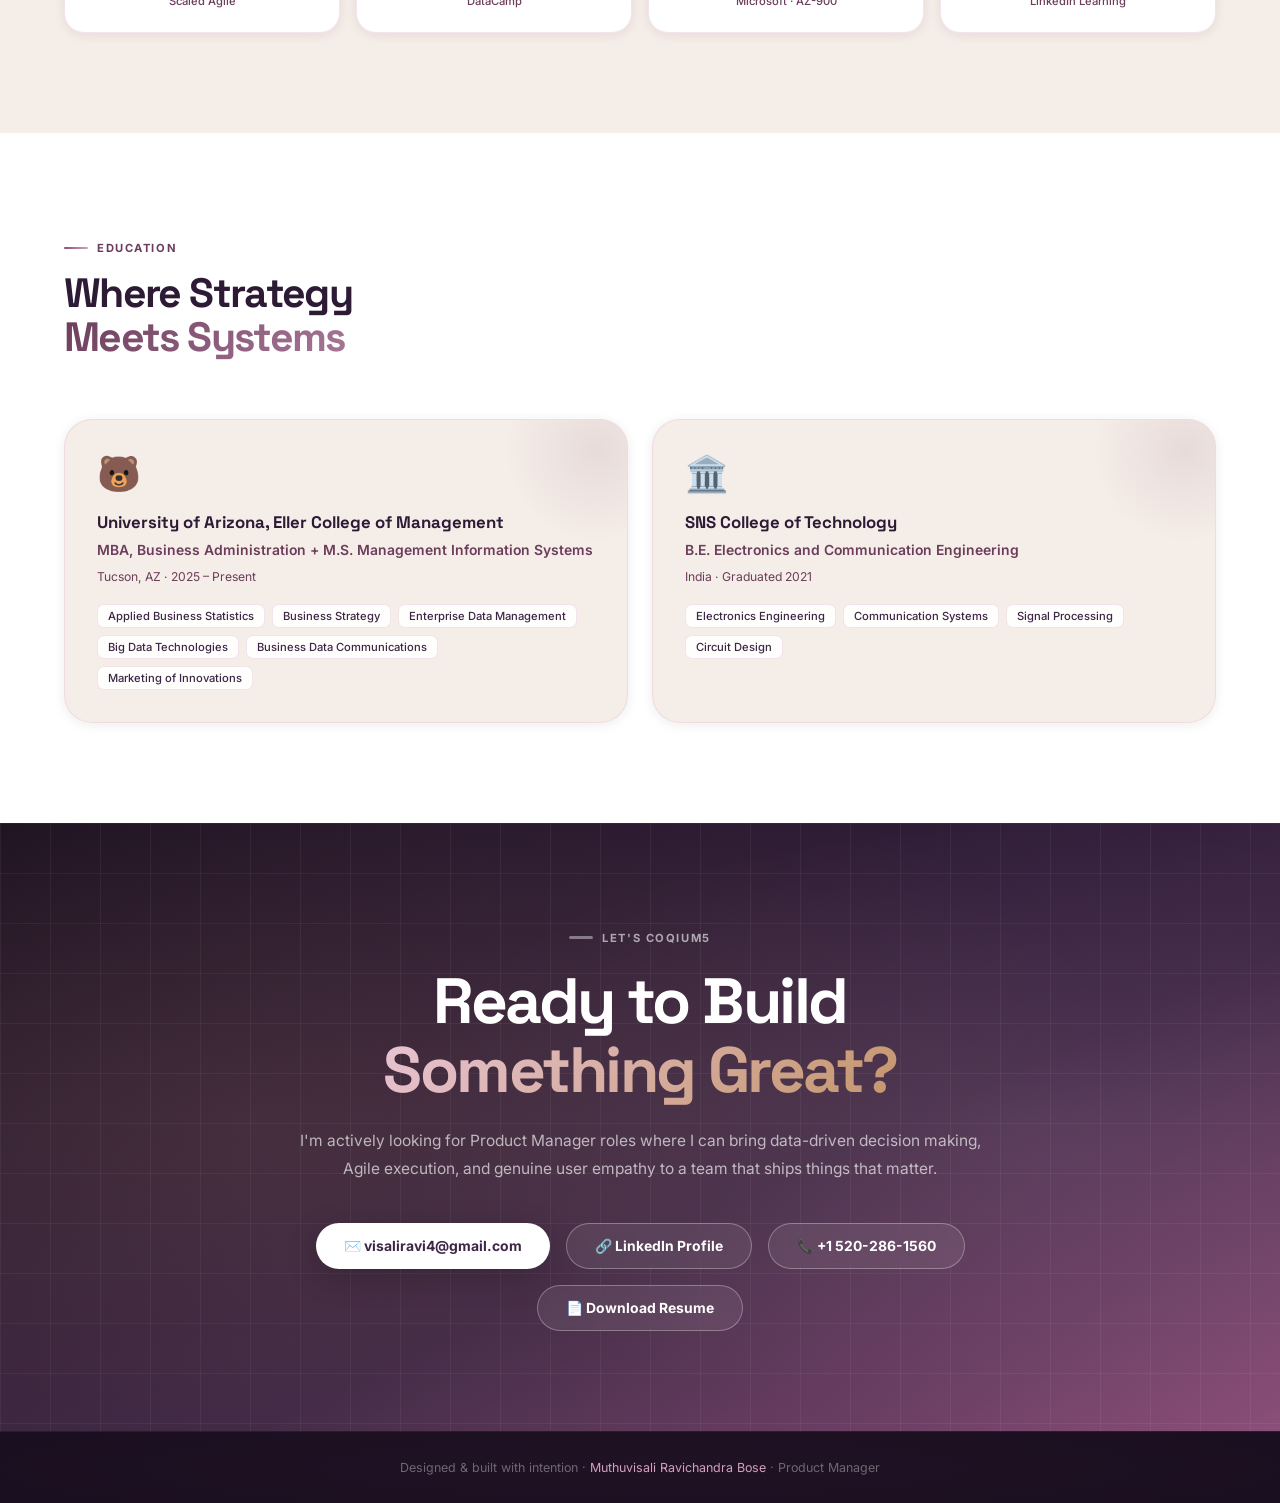
==== commit c466fca1: "my journey popup" ====
--- a/index.html
+++ b/index.html
@@ -708,6 +708,89 @@
 </footer>
 
 <!-- ═══════════════════════════════════
+     JOURNEY / "MY STORY" TIMELINE
+═══════════════════════════════════ -->
+<button class="intro-fab" id="introFab" onclick="openIntro()" aria-label="View my career journey">
+  <span class="intro-fab-ico">🧭</span>
+  <span class="intro-fab-txt">My Journey</span>
+</button>
+
+<div class="intro-overlay" id="introOverlay" onclick="handleIntroOverlayClick(event)">
+  <div class="intro-card" id="introCard">
+    <button class="intro-close" onclick="closeIntro()" aria-label="Close">✕</button>
+
+    <div class="intro-head">
+      <div class="intro-tag">The Journey So Far</div>
+      <h2 class="intro-title">About — <span>Muthuvisali Ravichandra Bose</span></h2>
+      <p class="intro-sub">Graduate Student @ Eller TLP'27</p>
+    </div>
+
+    <div class="intro-track-wrap">
+      <div class="intro-track">
+
+        <div class="intro-stop top">
+          <div class="intro-label">
+            <span class="intro-org">🎓 SNS College of Technology</span>
+            <span class="intro-role">Bachelor's in Engineering (B.E.), ECE</span>
+          </div>
+          <div class="intro-stem"></div>
+          <div class="intro-marker"><span>2017</span><i></i><span>2021</span></div>
+          <div class="intro-stem ghost"></div>
+          <div class="intro-label ghost"></div>
+        </div>
+
+        <div class="intro-stop bottom">
+          <div class="intro-label ghost"></div>
+          <div class="intro-stem ghost"></div>
+          <div class="intro-marker"><span>2021</span><i></i><span>2023</span></div>
+          <div class="intro-stem"></div>
+          <div class="intro-label">
+            <span class="intro-org">🏢 Cognizant</span>
+            <span class="intro-role">Programmer Analyst</span>
+          </div>
+        </div>
+
+        <div class="intro-stop top">
+          <div class="intro-label">
+            <span class="intro-org">🏢 Cognizant</span>
+            <span class="intro-role">Associate</span>
+          </div>
+          <div class="intro-stem"></div>
+          <div class="intro-marker"><span>2023</span><i></i><span>2025</span></div>
+          <div class="intro-stem ghost"></div>
+          <div class="intro-label ghost"></div>
+        </div>
+
+        <div class="intro-stop bottom">
+          <div class="intro-label ghost"></div>
+          <div class="intro-stem ghost"></div>
+          <div class="intro-marker intro-marker-solo"><span>2025</span></div>
+          <div class="intro-stem"></div>
+          <div class="intro-label">
+            <span class="intro-org">🏛️ University of Arizona, Eller College</span>
+            <span class="intro-role">Technology Leadership Program · MS‑MIS + MBA</span>
+          </div>
+        </div>
+
+        <div class="intro-stop top">
+          <div class="intro-label">
+            <span class="intro-org">🏛️ University of Arizona, Eller College</span>
+            <span class="intro-role">Graduate Assistant</span>
+          </div>
+          <div class="intro-stem"></div>
+          <div class="intro-marker"><span>2025</span><i></i><span>Now</span></div>
+          <div class="intro-stem ghost"></div>
+          <div class="intro-label ghost"></div>
+        </div>
+
+      </div>
+    </div>
+
+    <p class="intro-foot">Scroll sideways to follow the timeline →</p>
+  </div>
+</div>
+
+<!-- ═══════════════════════════════════
      HIRE MODAL
 ═══════════════════════════════════ -->
 <div class="m-overlay" id="hireModal" onclick="handleOverlayClick(event)">
--- a/css/style.css
+++ b/css/style.css
@@ -1324,3 +1324,190 @@
   .clinks       { flex-direction:column; align-items:center; }
   .clink        { width:100%; max-width:320px; justify-content:center; }
 }
+
+/* ═══════════════════════════════════════════════════
+   JOURNEY / "MY STORY" INTRO TIMELINE
+   ═══════════════════════════════════════════════════ */
+.intro-fab {
+  position:fixed; bottom:30px; right:30px; z-index:600;
+  display:flex; align-items:center; gap:10px;
+  background:rgba(26,15,32,.92); color:#fff;
+  border:1.5px solid rgba(196,149,106,.6);
+  padding:12px 22px 12px 12px; border-radius:100px;
+  font-family:'Space Grotesk',sans-serif; font-weight:700; font-size:.78rem;
+  letter-spacing:.01em; cursor:pointer;
+  backdrop-filter:blur(18px);
+  box-shadow:0 14px 40px rgba(45,27,53,.4), 0 0 0 1px rgba(255,255,255,.07) inset, 0 0 26px rgba(196,149,106,.28);
+  transition:all .4s cubic-bezier(.16,1,.3,1);
+}
+.intro-fab:hover {
+  transform:translateY(-5px);
+  border-color:var(--gold);
+  box-shadow:0 22px 56px rgba(45,27,53,.45), var(--glow-sm);
+}
+.intro-fab-ico {
+  width:28px; height:28px; border-radius:50%; flex-shrink:0;
+  display:flex; align-items:center; justify-content:center;
+  background:linear-gradient(135deg,var(--gold),var(--gold-h));
+  font-size:.86rem;
+  animation:fabPulse 2.6s ease-in-out infinite;
+}
+@keyframes fabPulse {
+  0%,100% { box-shadow:0 0 0 0 rgba(196,149,106,.45); }
+  50%     { box-shadow:0 0 0 8px rgba(196,149,106,0); }
+}
+
+.intro-overlay {
+  position:fixed; inset:0; z-index:20001;
+  display:flex; align-items:center; justify-content:center;
+  padding:24px;
+  background:rgba(20,11,24,.78);
+  backdrop-filter:blur(20px);
+  opacity:0; pointer-events:none;
+  transition:opacity .35s ease;
+}
+.intro-overlay.open { opacity:1; pointer-events:auto; }
+
+.intro-card {
+  background:rgba(255,255,255,.97);
+  border-radius:var(--radius-xl);
+  width:100%; max-width:1220px;
+  max-height:88vh; overflow:hidden;
+  padding:46px 34px 34px;
+  position:relative;
+  box-shadow:0 50px 120px rgba(45,27,53,.4);
+  transform:translateY(36px) scale(.96);
+  transition:transform .45s cubic-bezier(.34,1.56,.64,1);
+}
+.intro-overlay.open .intro-card { transform:translateY(0) scale(1); }
+.intro-card::before {
+  content:''; position:absolute; top:-100px; right:-100px;
+  width:280px; height:280px; border-radius:50%;
+  background:radial-gradient(circle,var(--p100),transparent 65%);
+  pointer-events:none;
+}
+.intro-card::after {
+  content:''; position:absolute; bottom:-70px; left:-70px;
+  width:220px; height:220px; border-radius:50%;
+  background:radial-gradient(circle,var(--p50),transparent 65%);
+  pointer-events:none;
+}
+
+.intro-close {
+  position:absolute; top:22px; right:22px;
+  width:38px; height:38px; border-radius:50%;
+  background:var(--p100); border:1px solid var(--p200);
+  display:flex; align-items:center; justify-content:center;
+  font-size:.85rem; cursor:pointer; color:var(--p700);
+  transition:all .25s ease; z-index:2;
+}
+.intro-close:hover { background:var(--p200); transform:rotate(90deg) scale(1.1); }
+
+.intro-head { text-align:center; margin-bottom:6px; position:relative; z-index:1; }
+.intro-tag {
+  display:inline-flex; align-items:center; gap:8px;
+  font-family:'Space Grotesk',sans-serif; font-size:.7rem; font-weight:700;
+  letter-spacing:.16em; text-transform:uppercase; color:var(--gold-h);
+  background:var(--p50); border:1px solid var(--border);
+  padding:6px 16px; border-radius:100px; margin-bottom:16px;
+}
+.intro-tag::before { content:''; width:6px; height:6px; border-radius:50%; background:var(--gold); }
+.intro-title {
+  font-family:'Space Grotesk',sans-serif; font-weight:800;
+  font-size:clamp(1.5rem,3.4vw,2.2rem); letter-spacing:-.03em;
+  color:var(--text); margin-bottom:8px; line-height:1.2;
+}
+.intro-title span {
+  background:linear-gradient(135deg,var(--p700) 0%,var(--p400) 60%,var(--gold) 100%);
+  -webkit-background-clip:text; -webkit-text-fill-color:transparent; background-clip:text;
+}
+.intro-sub { font-size:.92rem; color:var(--text-3); font-style:italic; font-weight:600; }
+
+.intro-track-wrap {
+  margin-top:34px; overflow-x:auto; padding:0 6px 4px;
+  scrollbar-width:none;
+}
+.intro-track-wrap::-webkit-scrollbar { display:none; }
+
+.intro-track {
+  display:flex; position:relative;
+  min-width:max-content; padding:0 22px;
+}
+.intro-track::before {
+  content:'';
+  position:absolute; top:166px; left:22px; right:22px; height:2px;
+  background:linear-gradient(90deg,transparent,var(--p300) 6%,var(--gold) 50%,var(--p300) 94%,transparent);
+  z-index:0;
+}
+
+.intro-stop {
+  flex:0 0 196px;
+  display:grid;
+  grid-template-rows:108px 28px 60px 28px 108px;
+  justify-items:center;
+  position:relative; z-index:1;
+}
+.intro-stop .ghost { visibility:hidden; }
+
+.intro-stem {
+  position:relative;
+  width:2px; height:100%;
+  background:linear-gradient(var(--p300),var(--gold));
+}
+.intro-stop.bottom .intro-stem:not(.ghost) {
+  background:linear-gradient(var(--gold),var(--p300));
+}
+.intro-stem:not(.ghost)::after {
+  content:'';
+  position:absolute; left:50%; transform:translateX(-50%) rotate(45deg);
+  width:7px; height:7px; border:2px solid var(--gold);
+  background:#fff; border-radius:2px;
+}
+.intro-stop.top .intro-stem:not(.ghost)::after { top:-4px; }
+.intro-stop.bottom .intro-stem:not(.ghost)::after { bottom:-4px; }
+
+.intro-marker {
+  grid-row:3; align-self:center;
+  width:60px; height:60px; border-radius:50%;
+  display:flex; flex-direction:column; align-items:center; justify-content:center;
+  background:linear-gradient(145deg,var(--p700),var(--p500));
+  border:3px solid var(--gold);
+  color:#fff; font-family:'Space Grotesk',sans-serif;
+  font-weight:800; font-size:.66rem; letter-spacing:-.01em; line-height:1.05;
+  box-shadow:0 8px 28px rgba(61,38,69,.35), 0 0 0 5px rgba(196,149,106,.12);
+  transition:transform .35s cubic-bezier(.34,1.56,.64,1);
+}
+.intro-stop:hover .intro-marker { transform:scale(1.1); }
+.intro-marker i {
+  display:block; width:16px; height:1px; margin:3px 0;
+  background:rgba(255,255,255,.4); font-style:normal;
+}
+.intro-marker-solo {
+  font-size:.78rem;
+  background:linear-gradient(145deg,var(--gold),var(--gold-h));
+  border-color:#fff;
+}
+
+.intro-label {
+  display:flex; flex-direction:column; padding:0 8px; text-align:center;
+}
+.intro-stop.top .intro-label:not(.ghost)    { grid-row:1; align-self:end; }
+.intro-stop.bottom .intro-label:not(.ghost) { grid-row:5; align-self:start; }
+.intro-org {
+  font-family:'Space Grotesk',sans-serif; font-weight:800;
+  font-size:.84rem; color:var(--gold-h); margin-bottom:5px; line-height:1.35;
+}
+.intro-role { font-size:.76rem; color:var(--text); font-weight:600; line-height:1.5; }
+
+.intro-foot {
+  text-align:center; margin-top:6px;
+  font-size:.74rem; color:var(--text-3); letter-spacing:.04em;
+}
+
+@media (max-width: 640px) {
+  .intro-fab { padding:11px 18px 11px 11px; font-size:.72rem; bottom:20px; right:20px; }
+  .intro-fab-txt { display:none; }
+  .intro-fab-ico { width:30px; height:30px; }
+  .intro-card { padding:54px 18px 28px; }
+  .intro-stop { flex:0 0 220px; }
+}
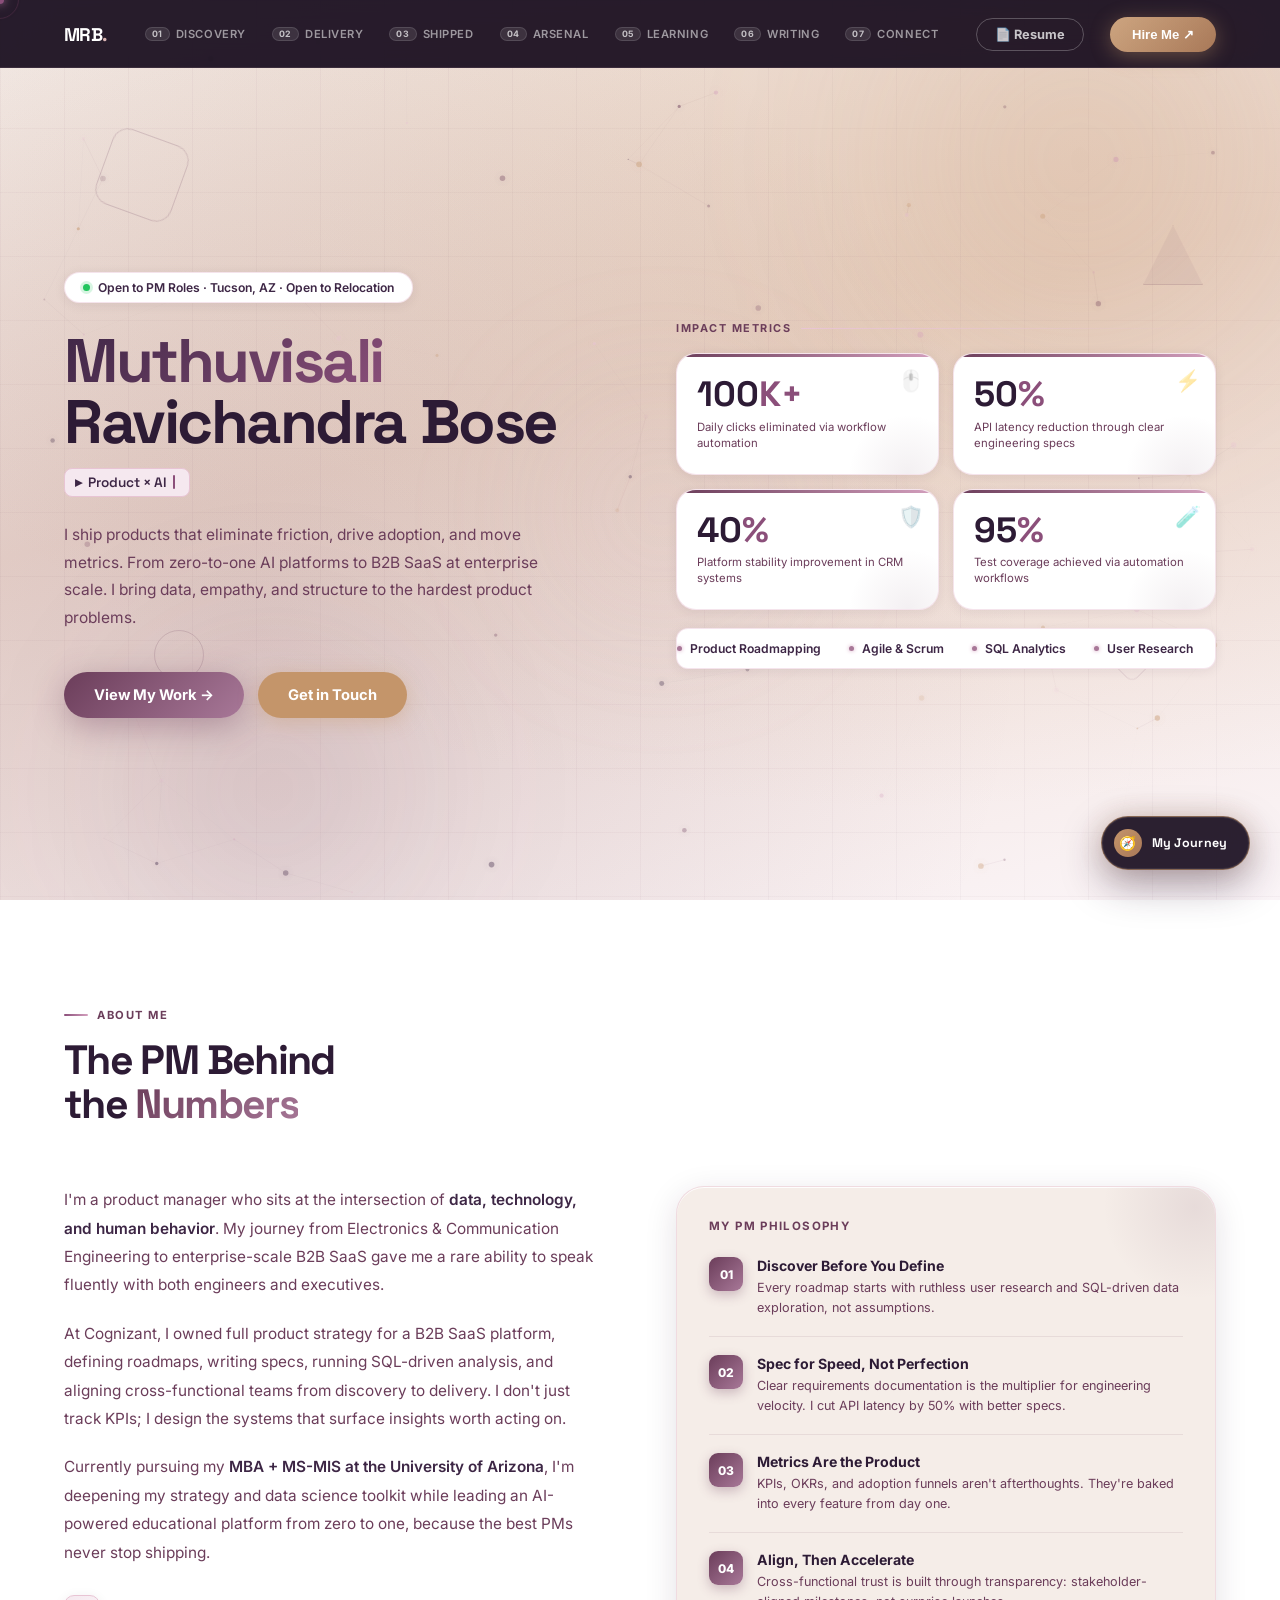
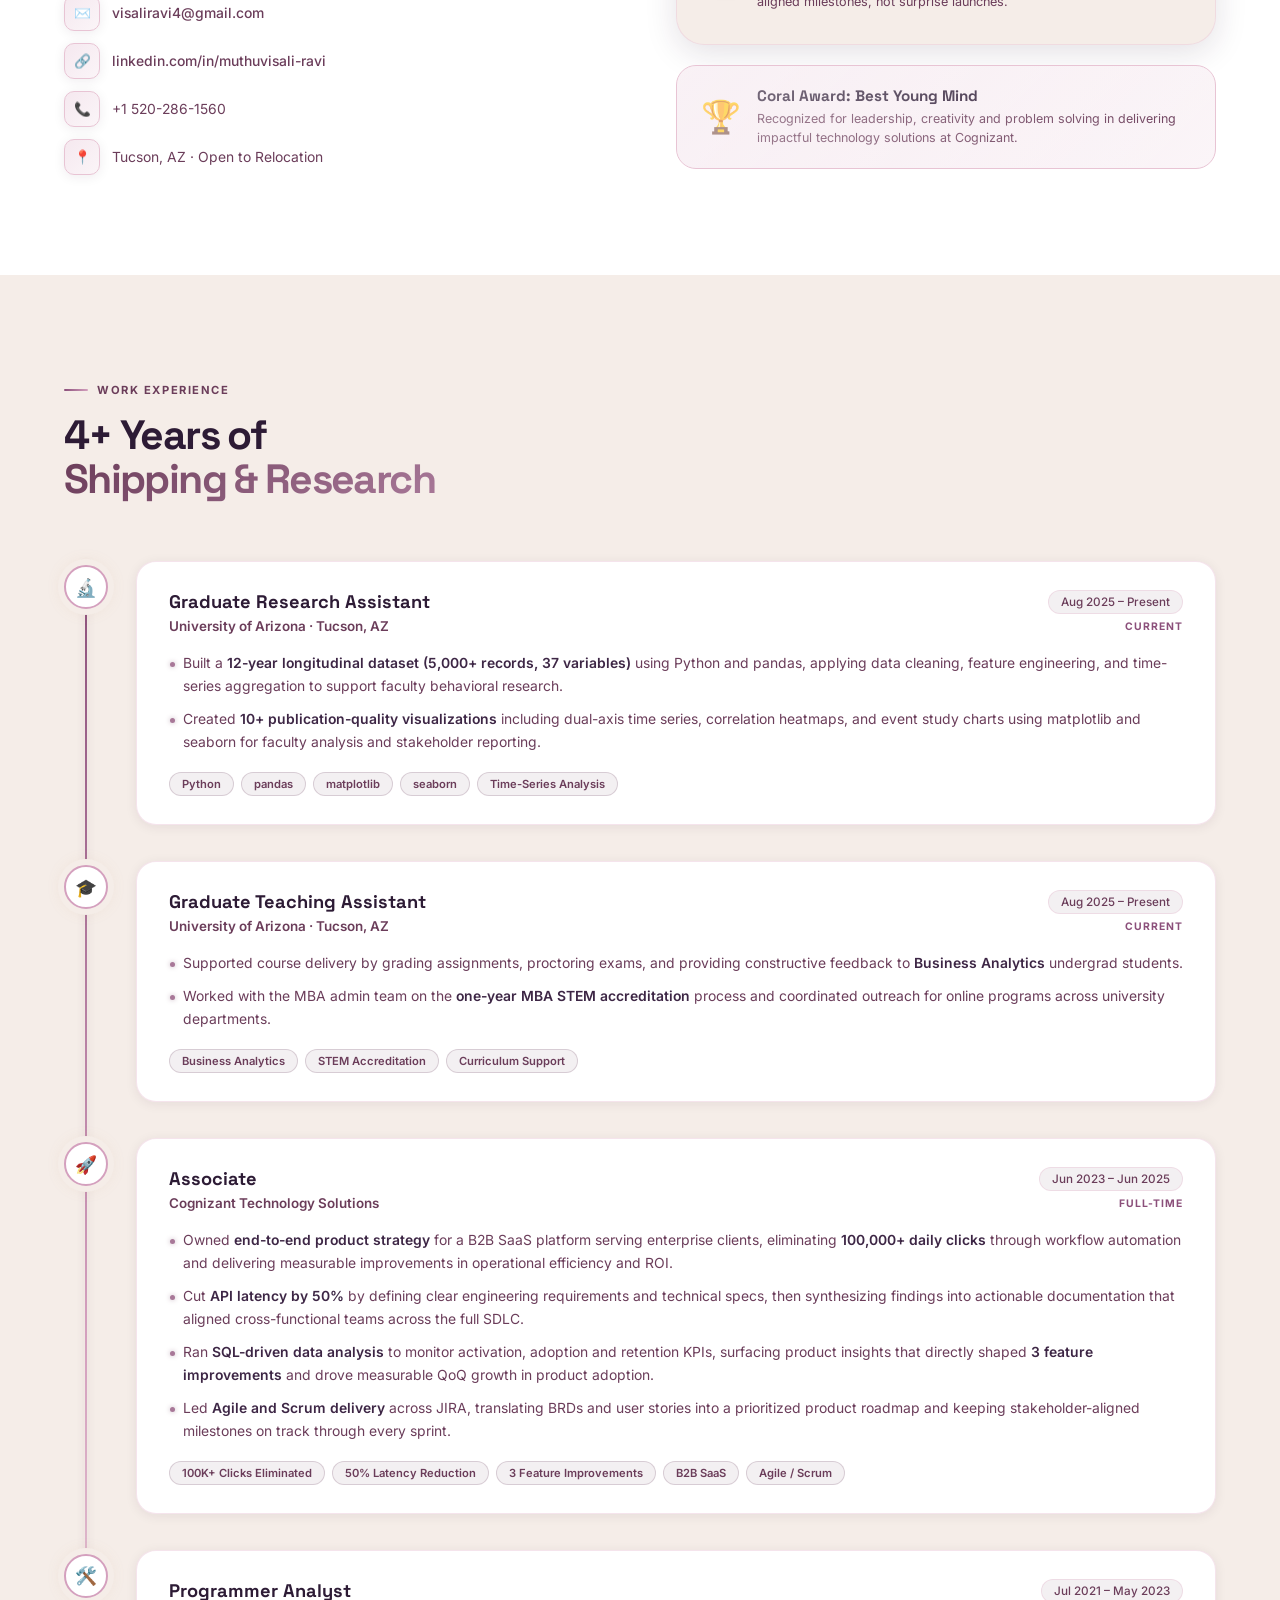
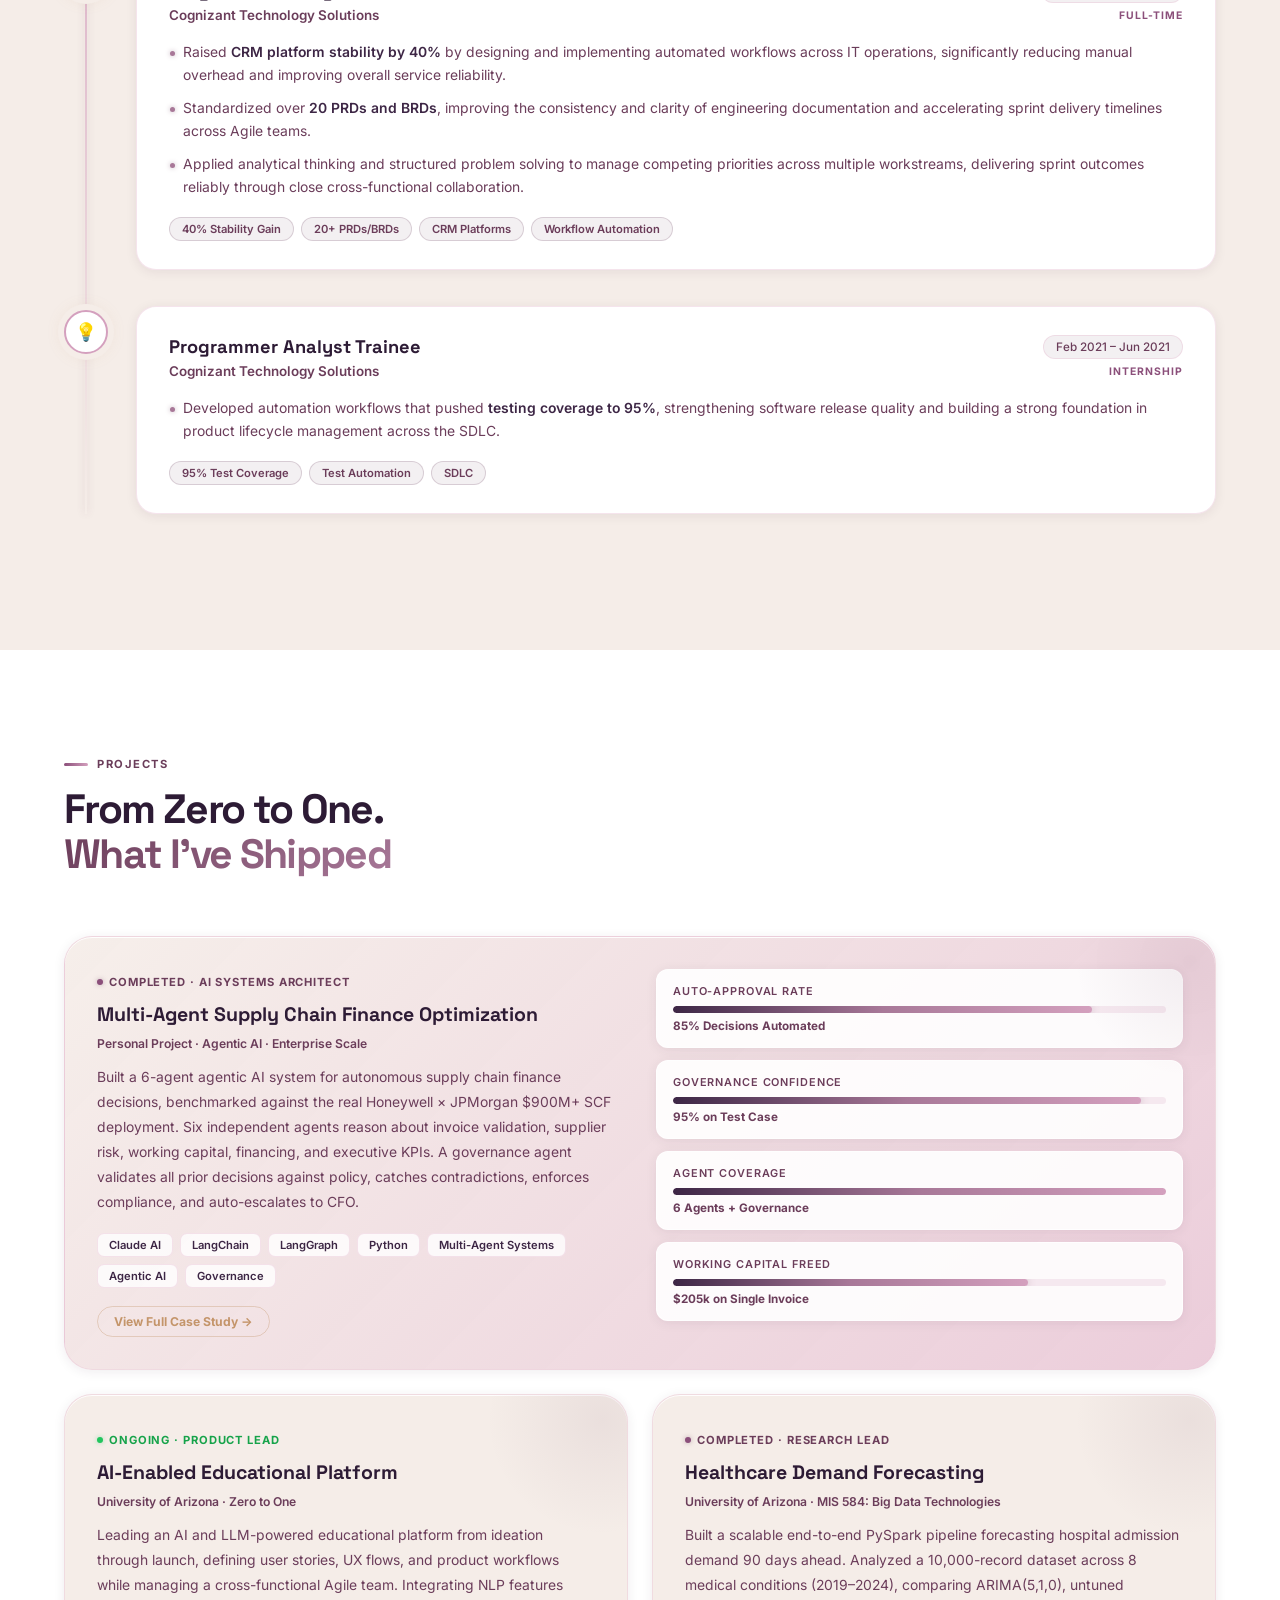
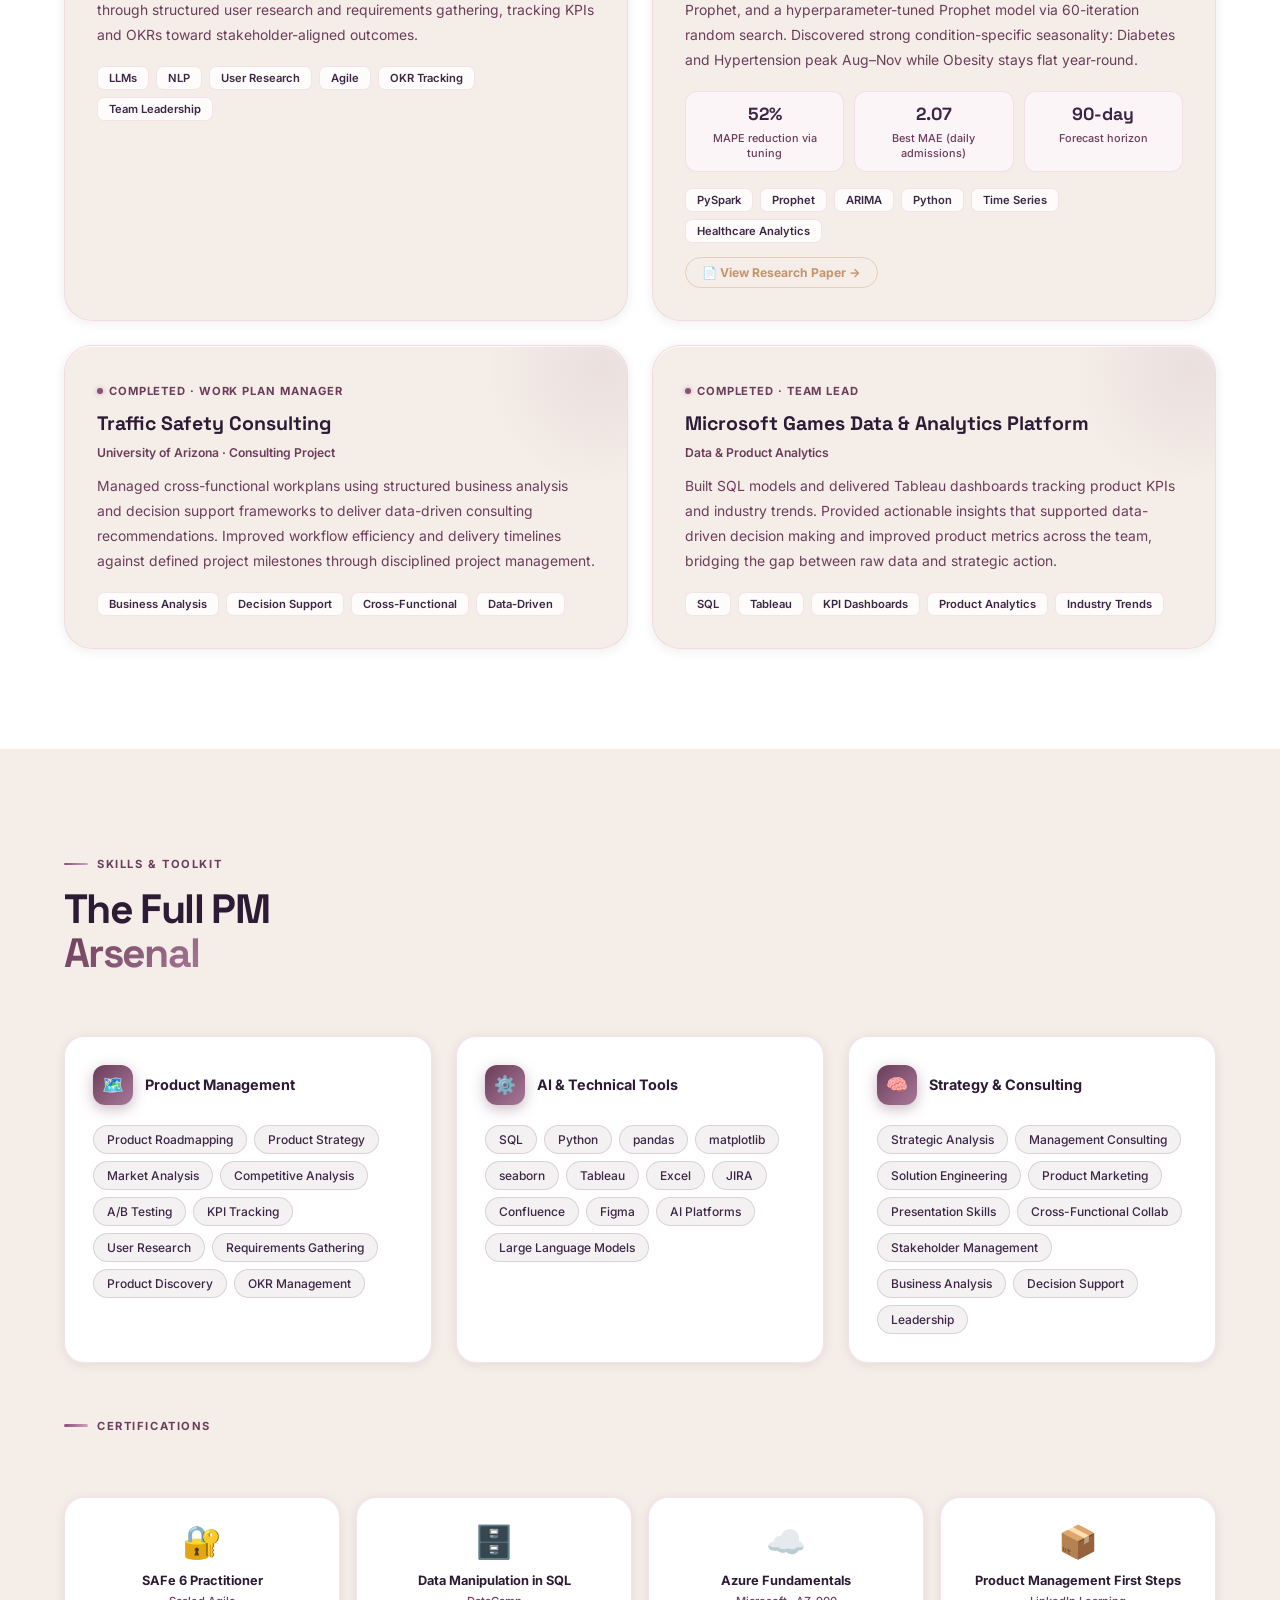
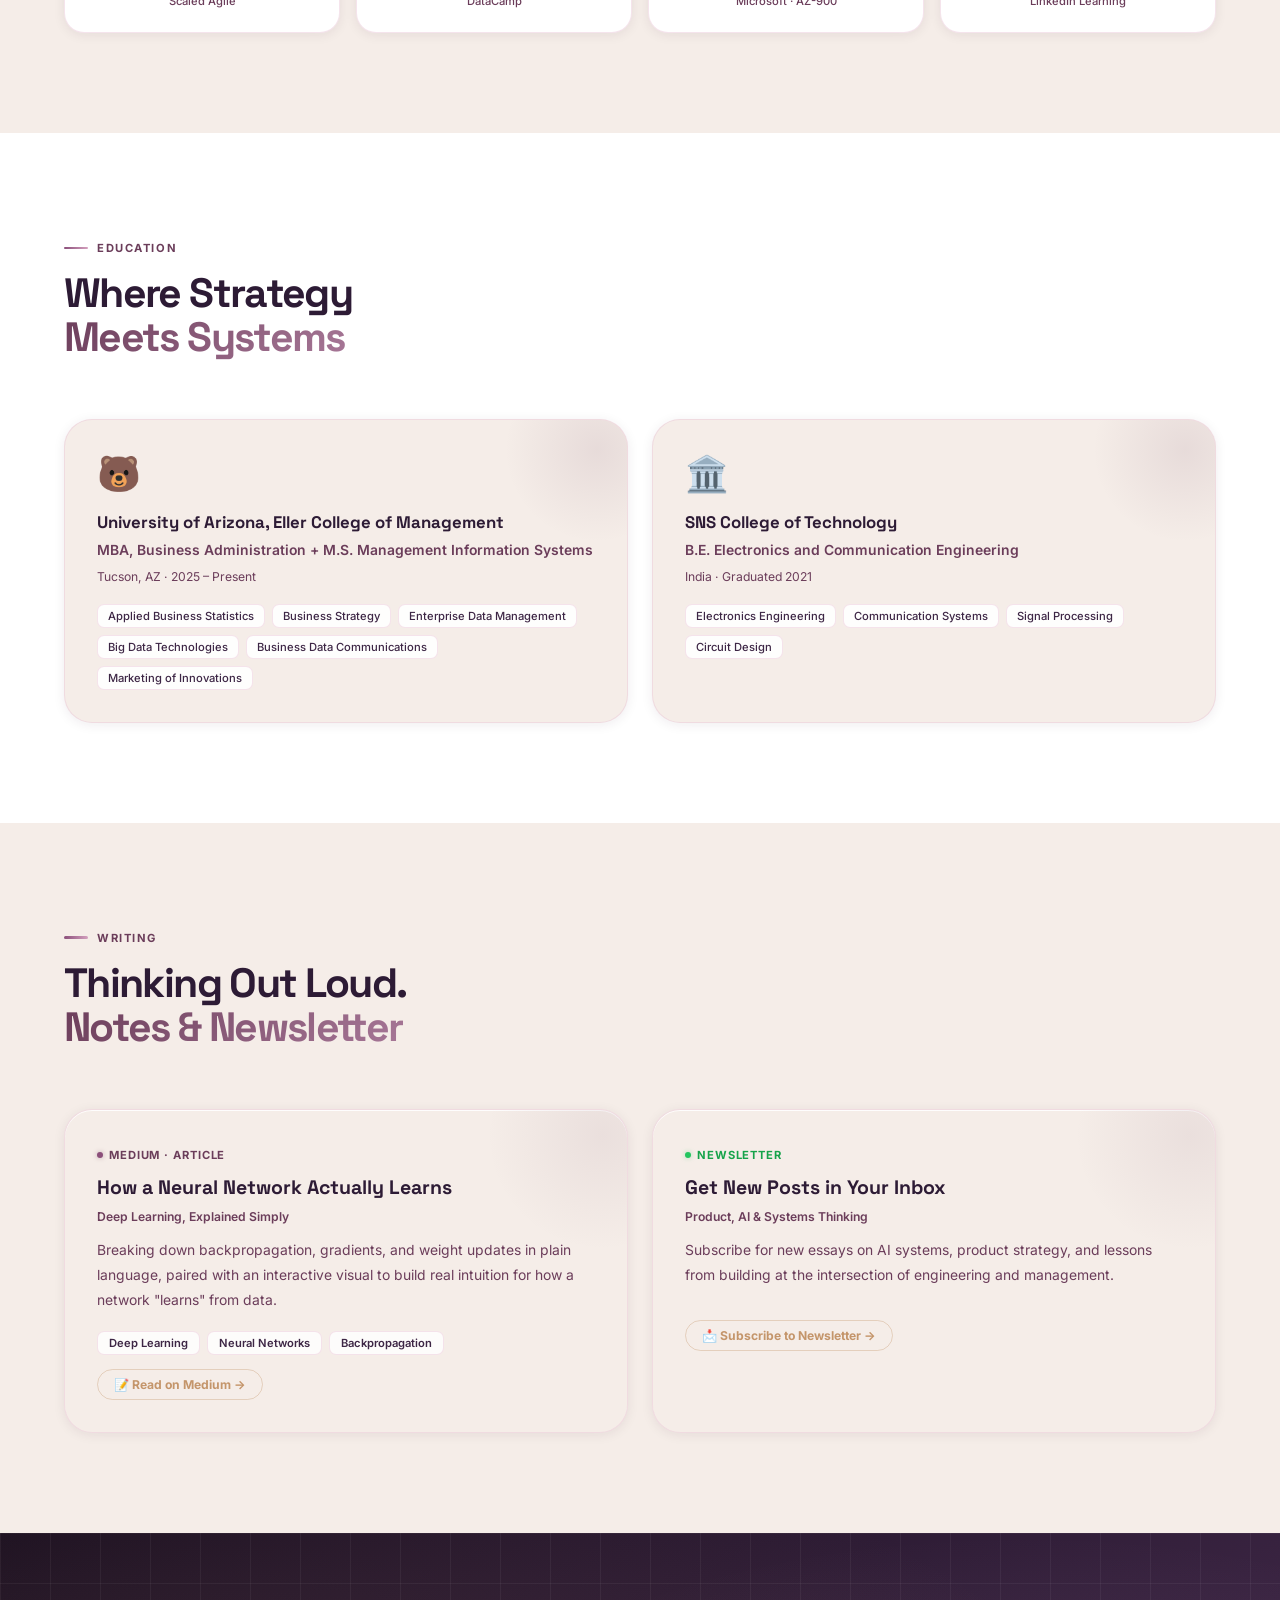
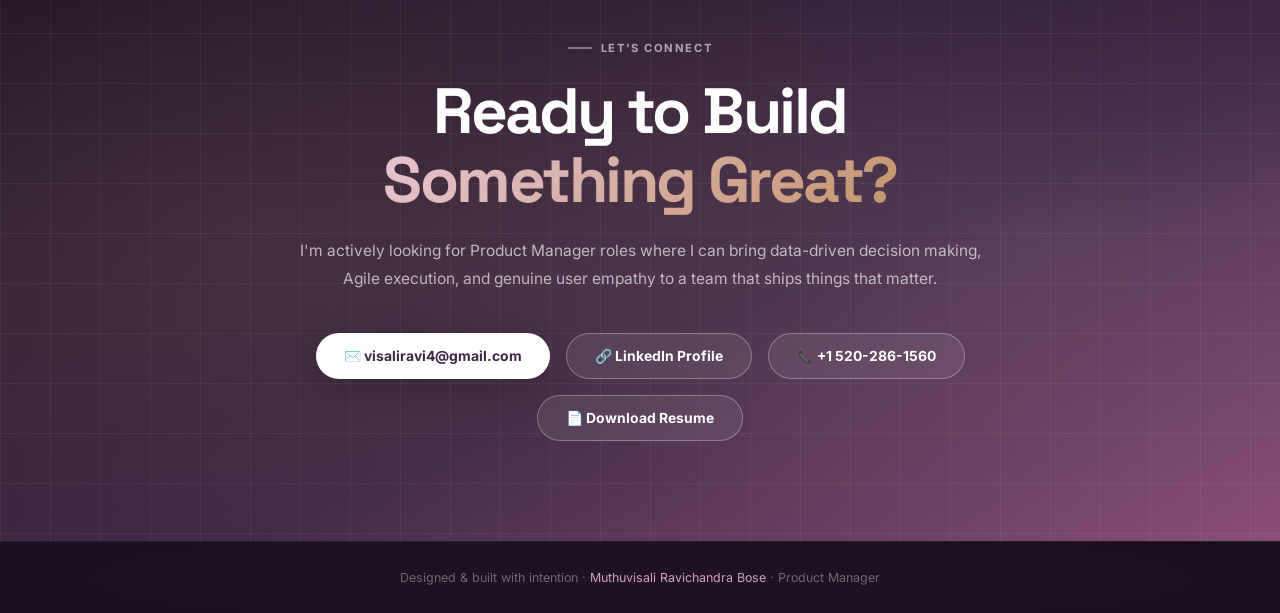
==== commit 89e66a66: "week2 animation" ====
--- a/index.html
+++ b/index.html
@@ -38,7 +38,8 @@
       <li><a href="#projects">                <span class="tag">03</span> Shipped</a></li>
       <li><a href="#skills">                  <span class="tag">04</span> Arsenal</a></li>
       <li><a href="#education">               <span class="tag">05</span> Learning</a></li>
-      <li><a href="#contact">                 <span class="tag">06</span> Connect</a></li>
+      <li><a href="#writing">                 <span class="tag">06</span> Writing</a></li>
+      <li><a href="#contact">                 <span class="tag">07</span> Connect</a></li>
     </ul>
 
     <button id="hamburger" class="hamburger" aria-label="Toggle menu">
@@ -56,7 +57,8 @@
   <a href="#projects">  <span class="tag">03</span> Shipped</a>
   <a href="#skills">    <span class="tag">04</span> Arsenal</a>
   <a href="#education"> <span class="tag">05</span> Learning</a>
-  <a href="#contact">   <span class="tag">06</span> Connect</a>
+  <a href="#writing">   <span class="tag">06</span> Writing</a>
+  <a href="#contact">   <span class="tag">07</span> Connect</a>
 </nav>
 
 <!-- ═══════════════════════════════════
@@ -669,6 +671,45 @@
 </section>
 
 <!-- ═══════════════════════════════════
+     WRITING
+═══════════════════════════════════ -->
+<section id="writing">
+  <div class="sec-inner">
+    <div class="sec-tag">Writing</div>
+    <h2 class="sec-title">Thinking Out Loud.<br/><span class="ac">Notes &amp; Newsletter</span></h2>
+
+    <div class="proj-grid">
+
+      <div class="proj-card fu">
+        <div class="proj-lbl done"><span class="lbl-dot"></span>Medium · Article</div>
+        <h3>How a Neural Network Actually Learns</h3>
+        <div class="proj-role">Deep Learning, Explained Simply</div>
+        <p>
+          Breaking down backpropagation, gradients, and weight updates in plain language, paired with an interactive visual to build real intuition for how a network "learns" from data.
+        </p>
+        <div class="ptags">
+          <span class="ptag">Deep Learning</span>
+          <span class="ptag">Neural Networks</span>
+          <span class="ptag">Backpropagation</span>
+        </div>
+        <a href="https://medium.com/@visaliravi4/how-a-neural-network-actually-learns-7fc9fad67aad" target="_blank" rel="noopener" class="proj-report-link">📝 Read on Medium →</a>
+      </div>
+
+      <div class="proj-card fu delay-1">
+        <div class="proj-lbl on"><span class="lbl-dot"></span>Newsletter</div>
+        <h3>Get New Posts in Your Inbox</h3>
+        <div class="proj-role">Product, AI &amp; Systems Thinking</div>
+        <p>
+          Subscribe for new essays on AI systems, product strategy, and lessons from building at the intersection of engineering and management.
+        </p>
+        <a href="https://visali-newsletter.beehiiv.com/" target="_blank" rel="noopener" class="proj-report-link">📩 Subscribe to Newsletter →</a>
+      </div>
+
+    </div>
+  </div>
+</section>
+
+<!-- ═══════════════════════════════════
      CONTACT
 ═══════════════════════════════════ -->
 <section id="contact">
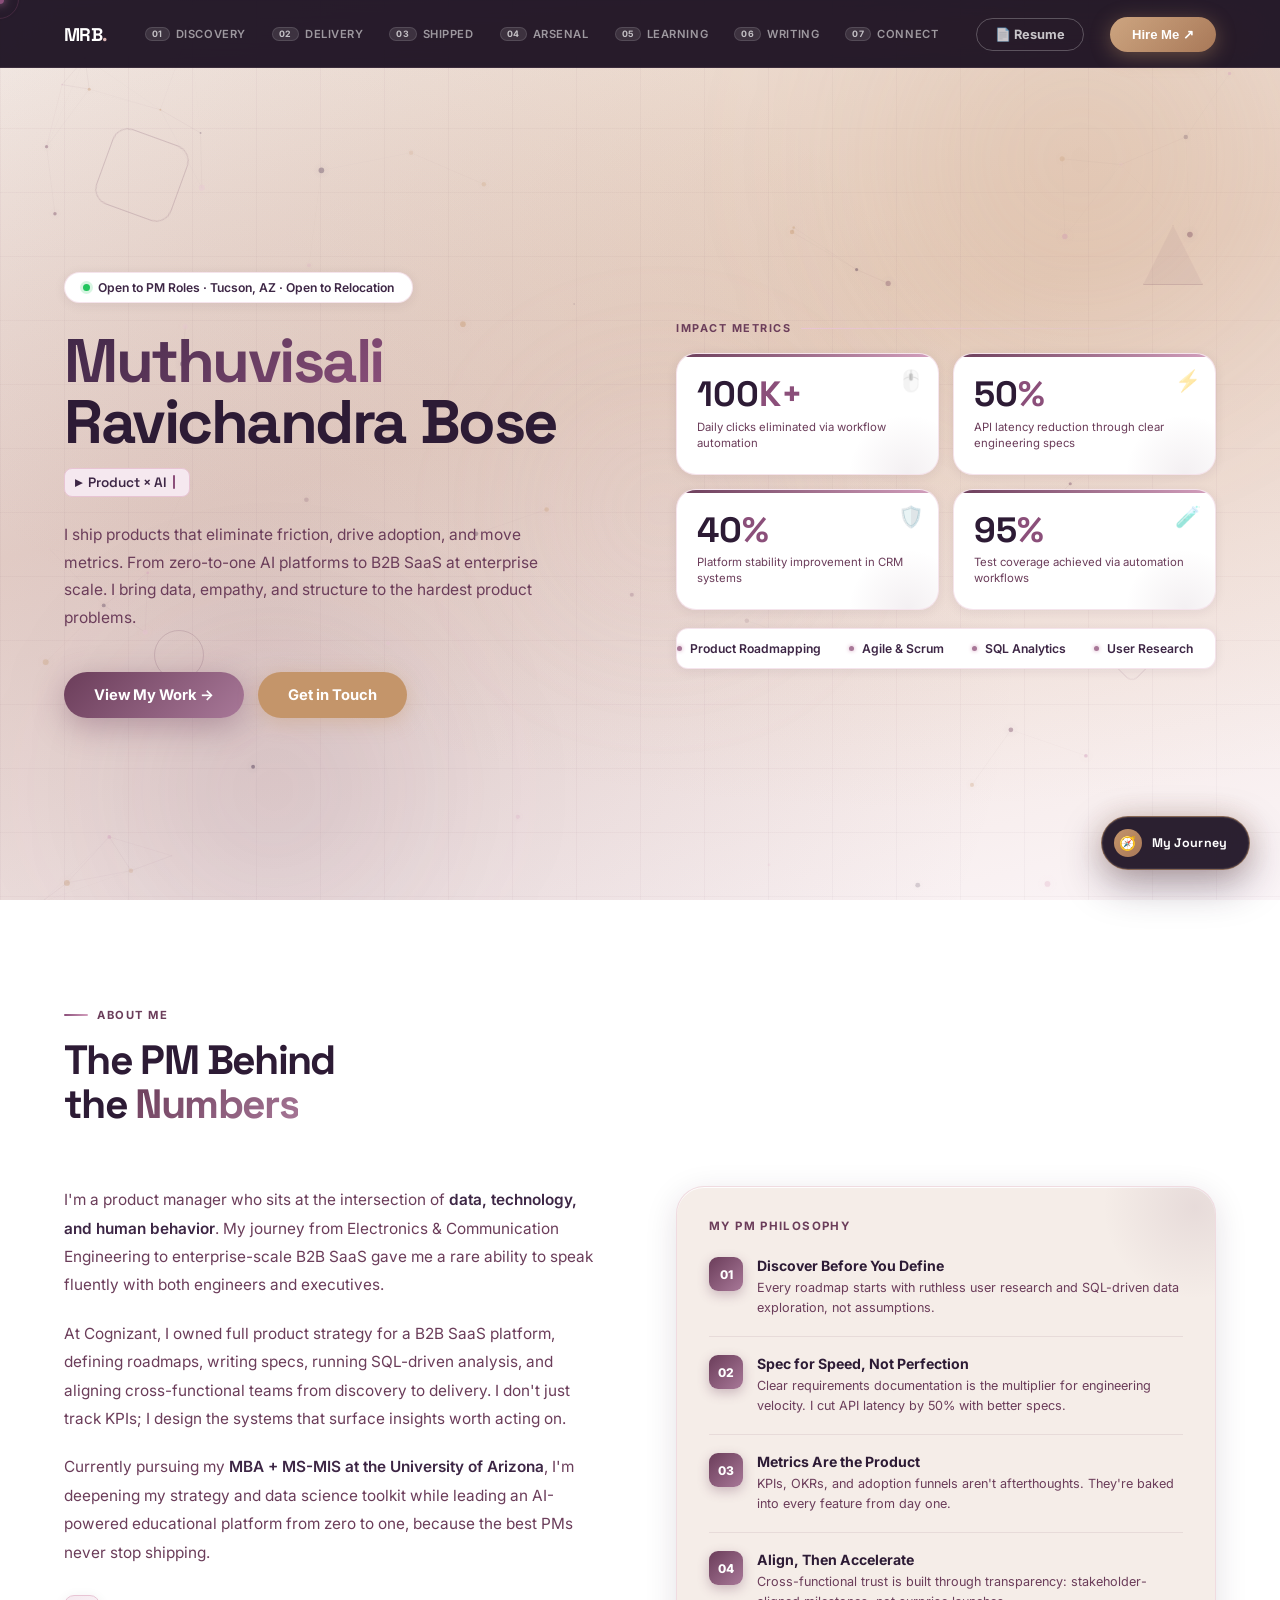
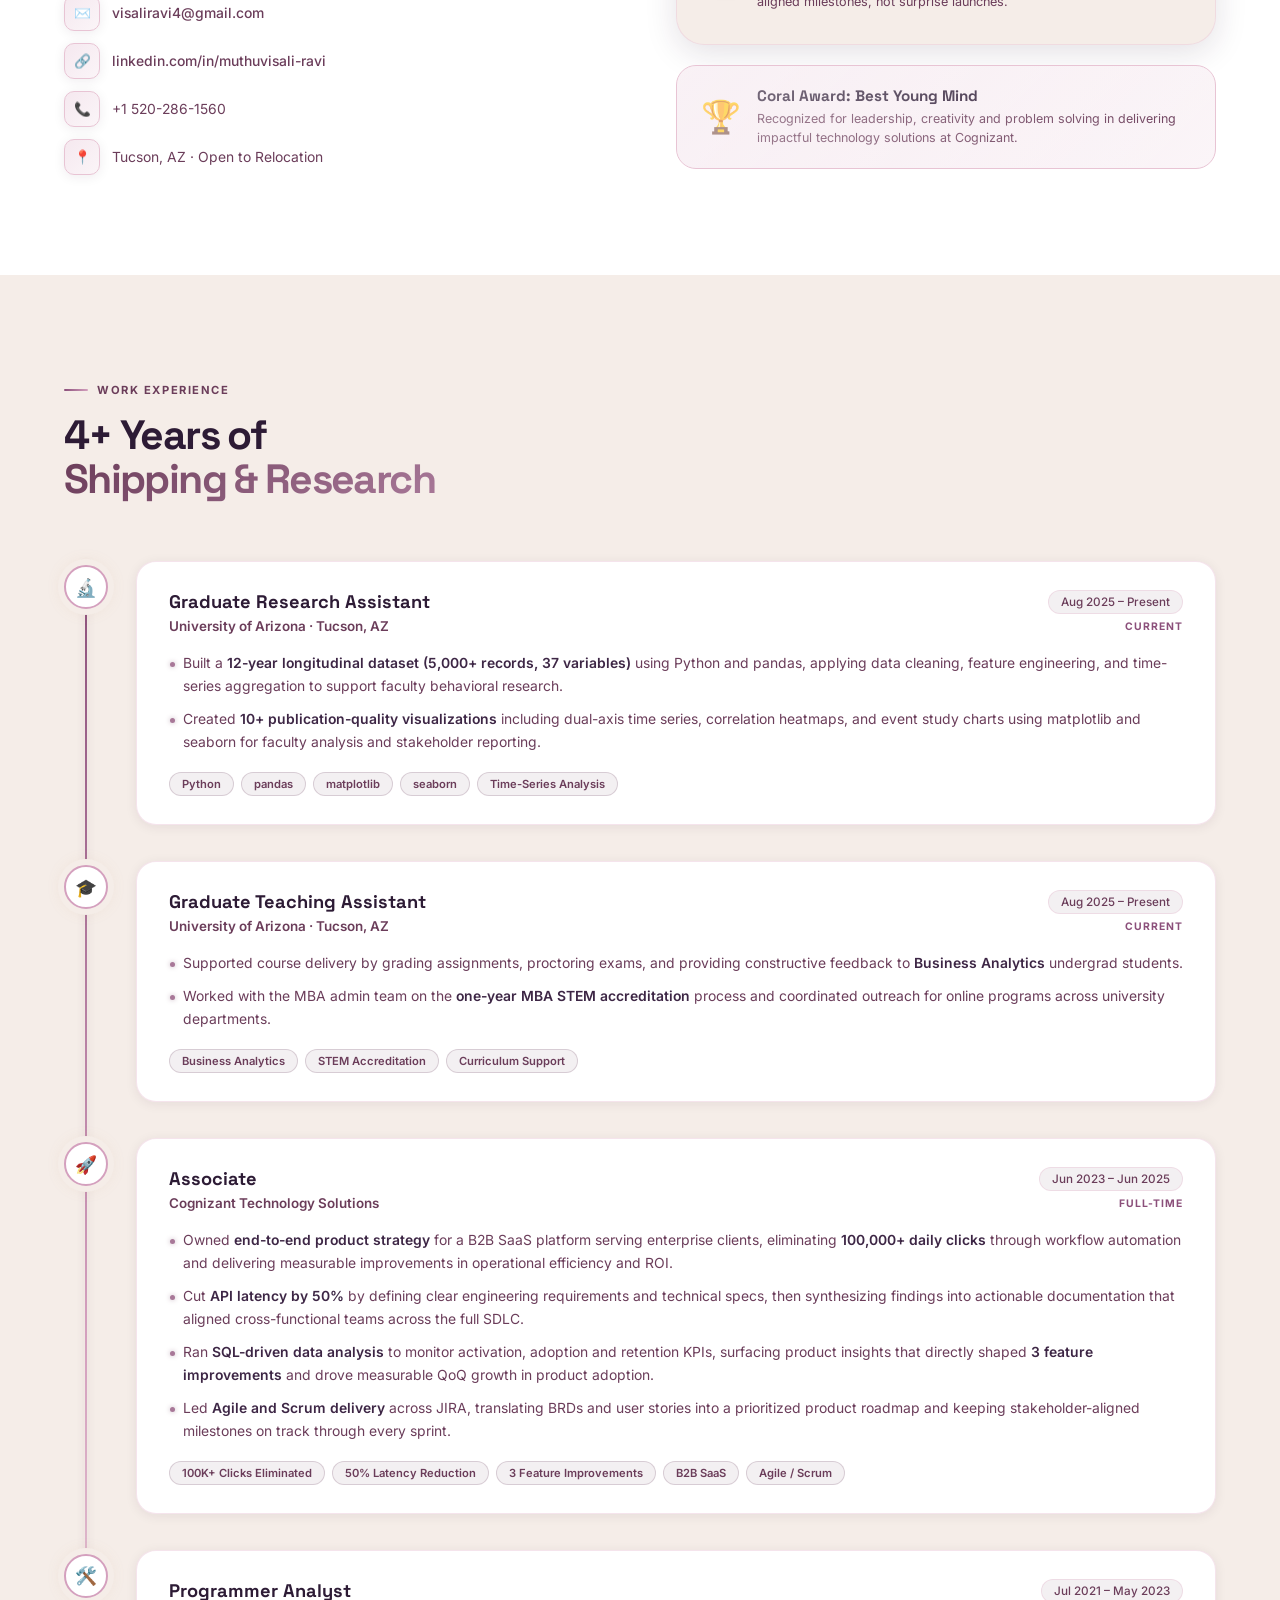
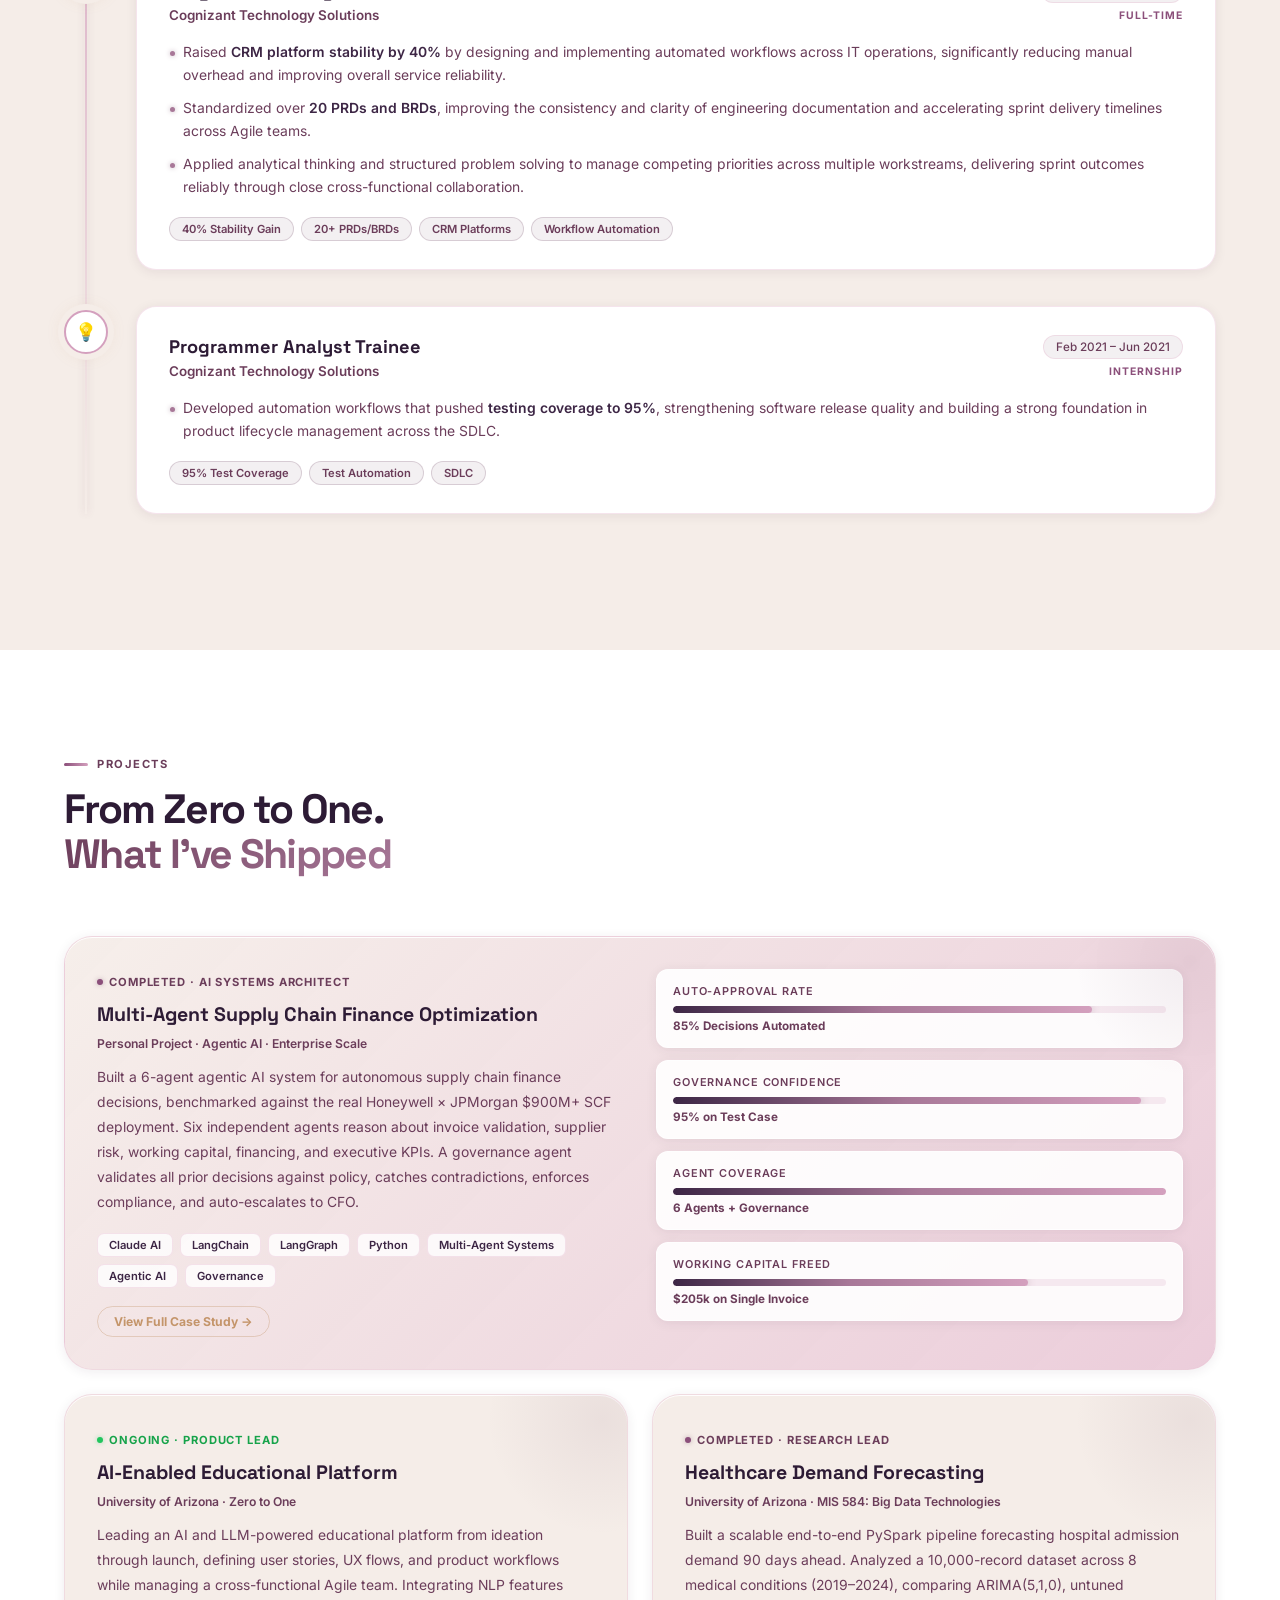
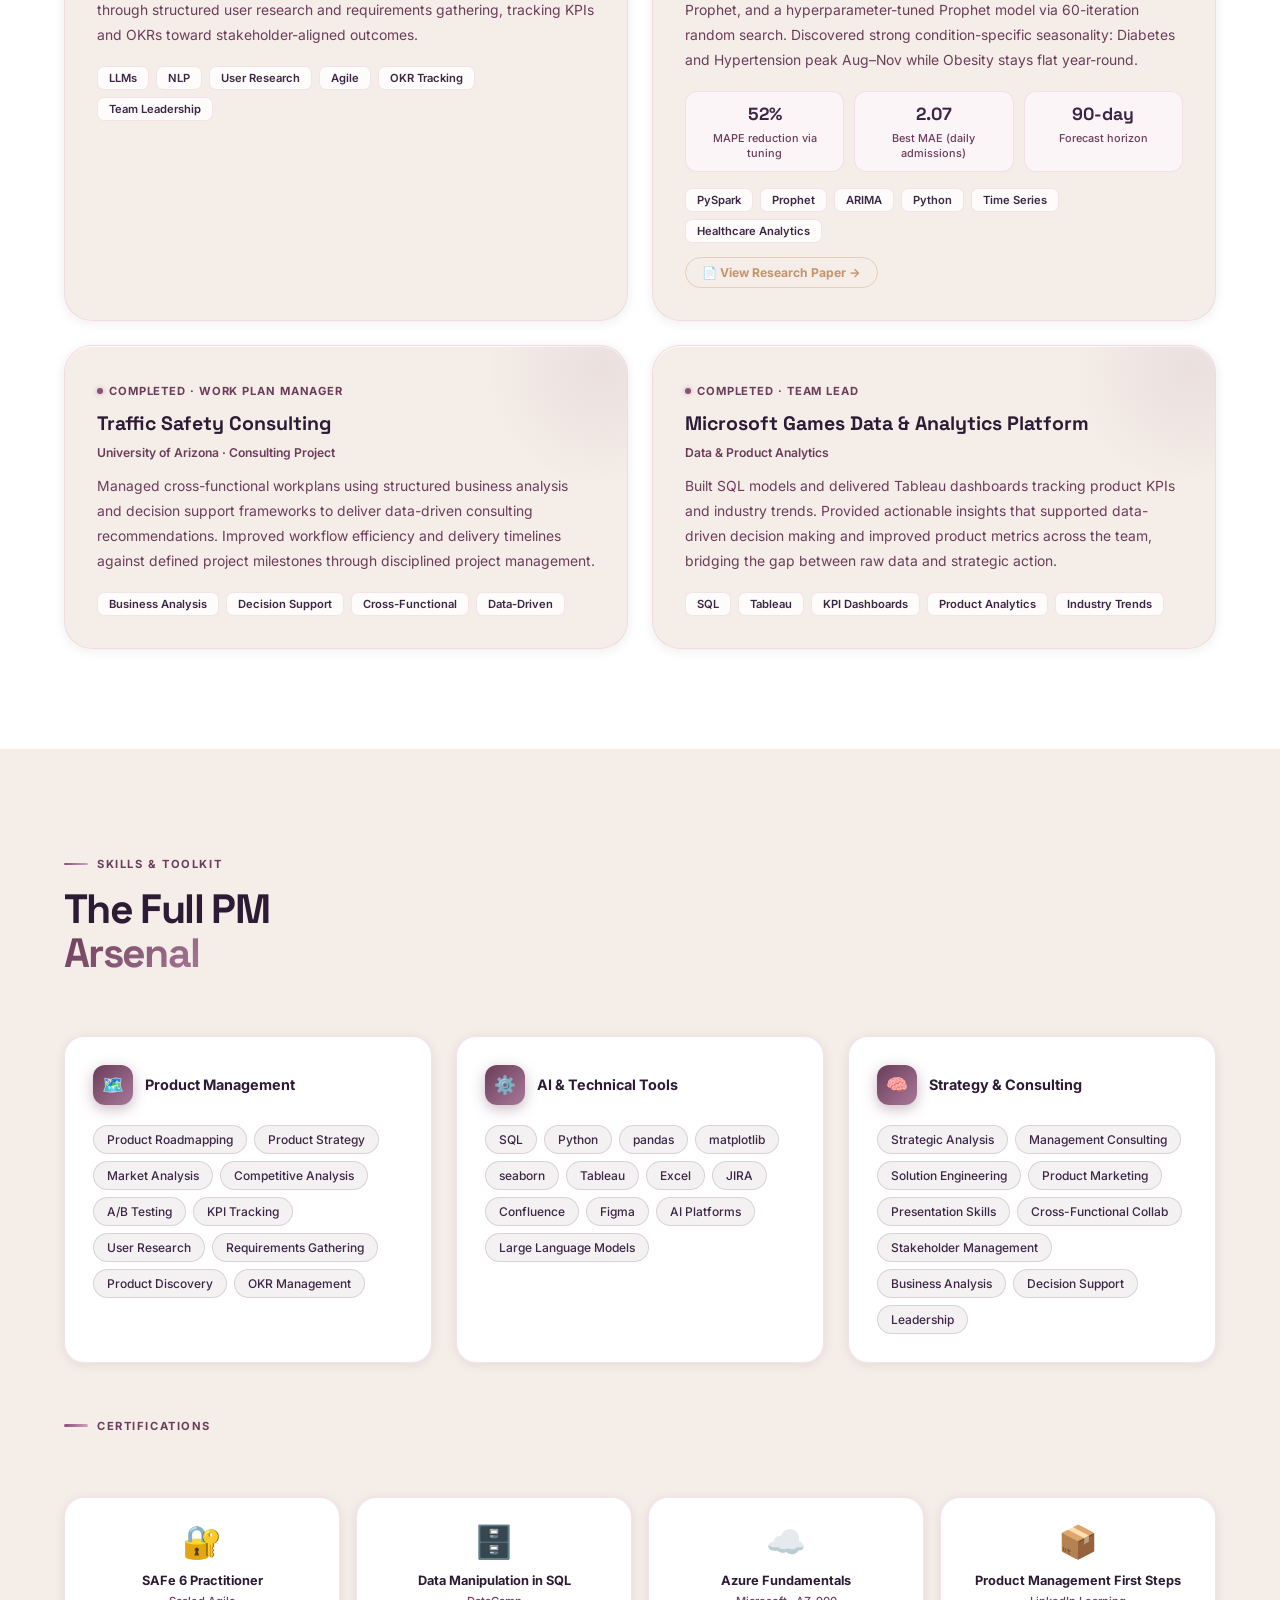
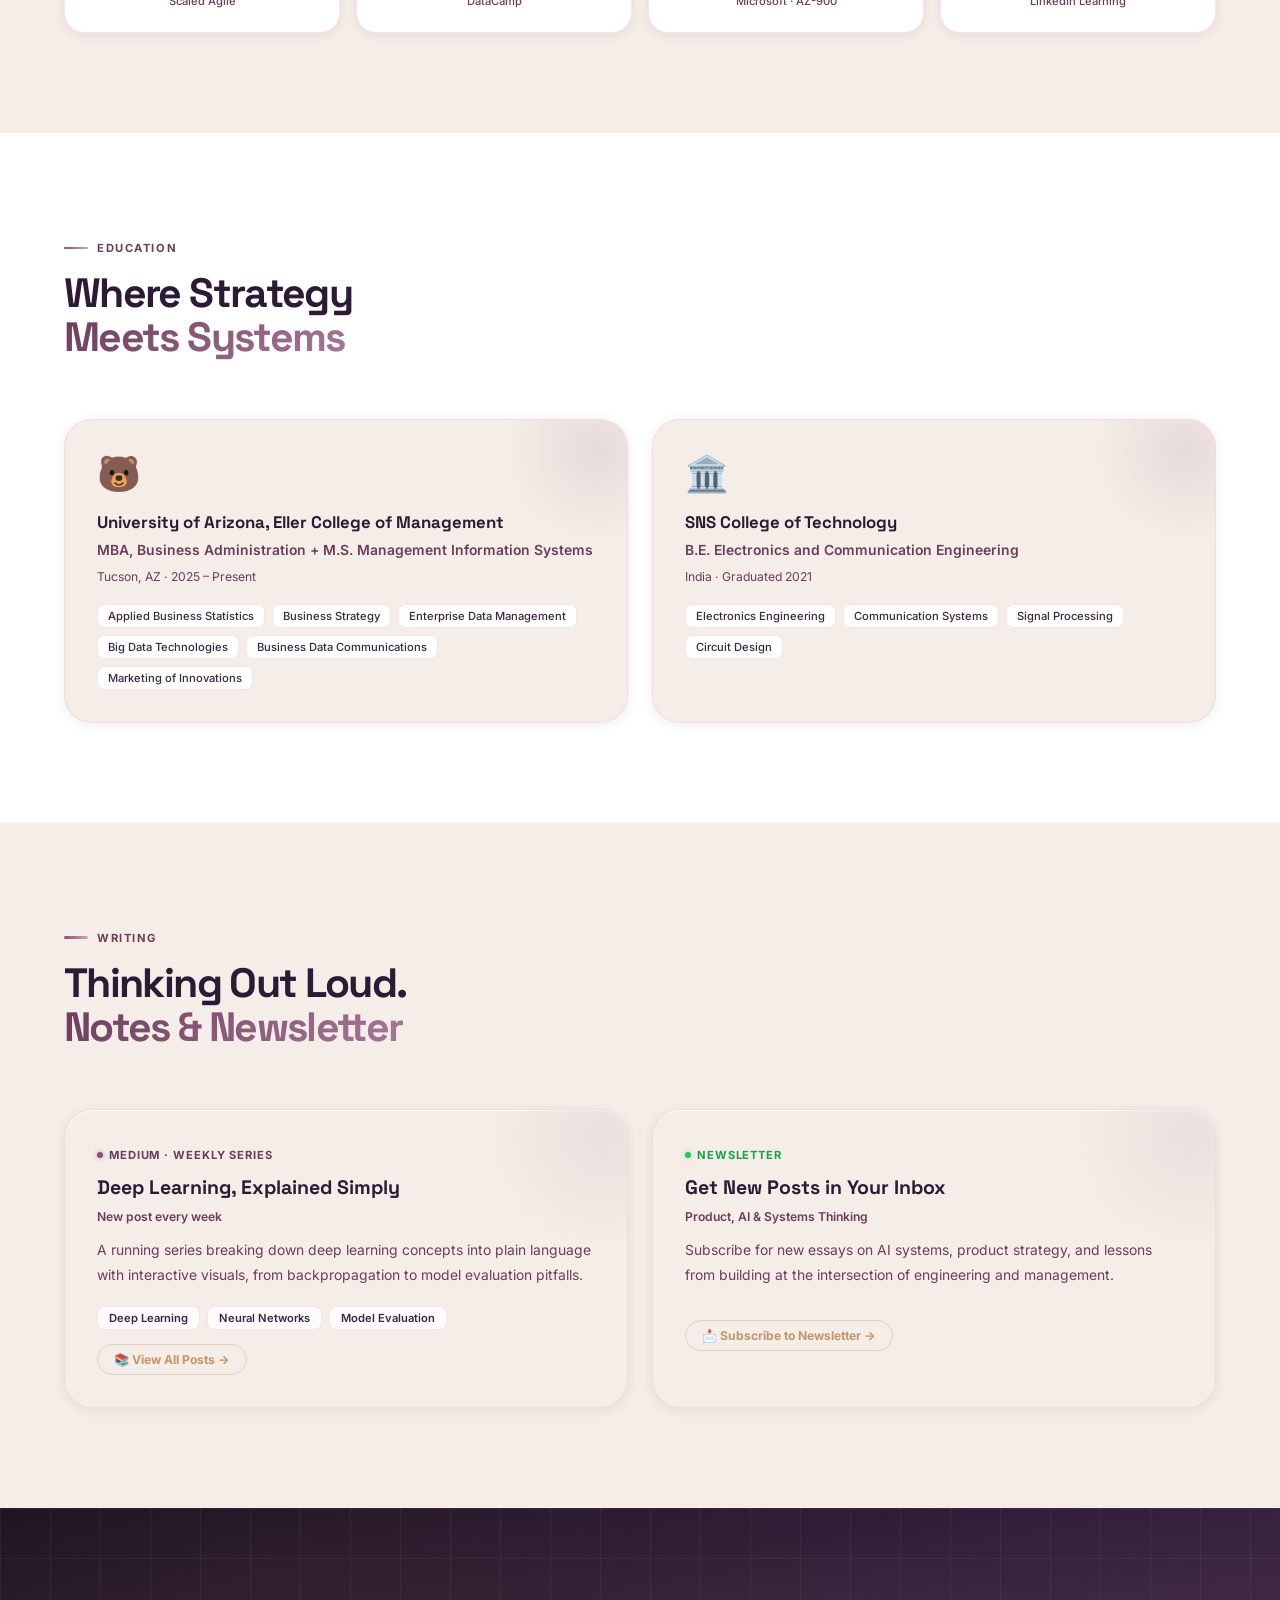
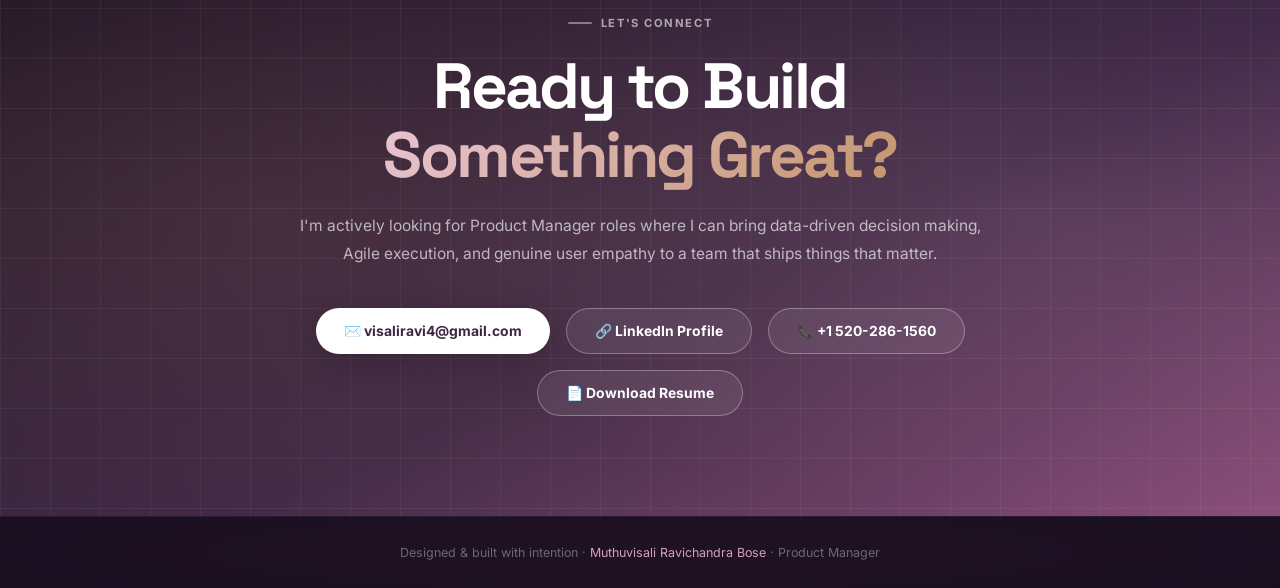
==== commit 5876b619: "Medium post changes and Updated Resume" ====
--- a/index.html
+++ b/index.html
@@ -681,18 +681,18 @@
     <div class="proj-grid">
 
       <div class="proj-card fu">
-        <div class="proj-lbl done"><span class="lbl-dot"></span>Medium · Article</div>
-        <h3>How a Neural Network Actually Learns</h3>
-        <div class="proj-role">Deep Learning, Explained Simply</div>
+        <div class="proj-lbl done"><span class="lbl-dot"></span>Medium · Weekly Series</div>
+        <h3>Deep Learning, Explained Simply</h3>
+        <div class="proj-role">New post every week</div>
         <p>
-          Breaking down backpropagation, gradients, and weight updates in plain language, paired with an interactive visual to build real intuition for how a network "learns" from data.
+          A running series breaking down deep learning concepts into plain language with interactive visuals, from backpropagation to model evaluation pitfalls.
         </p>
         <div class="ptags">
           <span class="ptag">Deep Learning</span>
           <span class="ptag">Neural Networks</span>
-          <span class="ptag">Backpropagation</span>
-        </div>
-        <a href="https://medium.com/@visaliravi4/how-a-neural-network-actually-learns-7fc9fad67aad" target="_blank" rel="noopener" class="proj-report-link">📝 Read on Medium →</a>
+          <span class="ptag">Model Evaluation</span>
+        </div>
+        <a href="medium.html" class="proj-report-link">📚 View All Posts →</a>
       </div>
 
       <div class="proj-card fu delay-1">
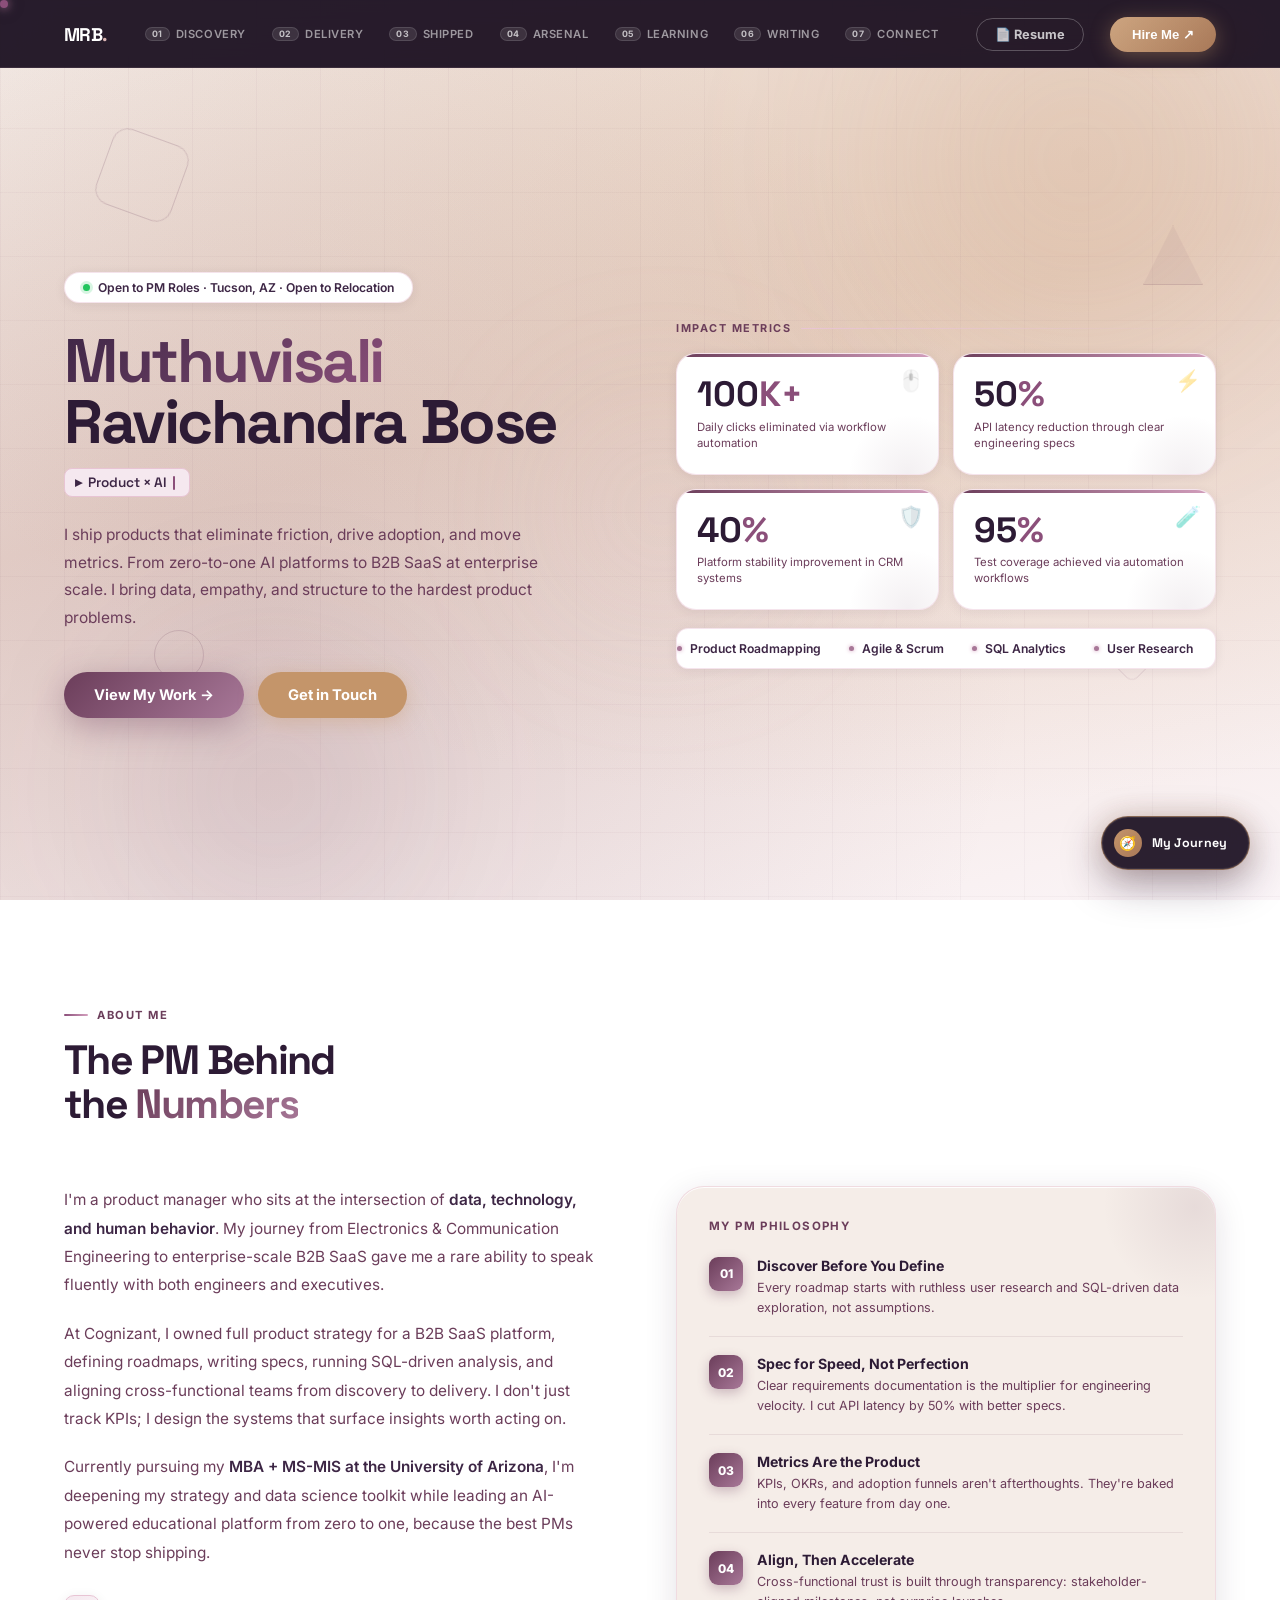
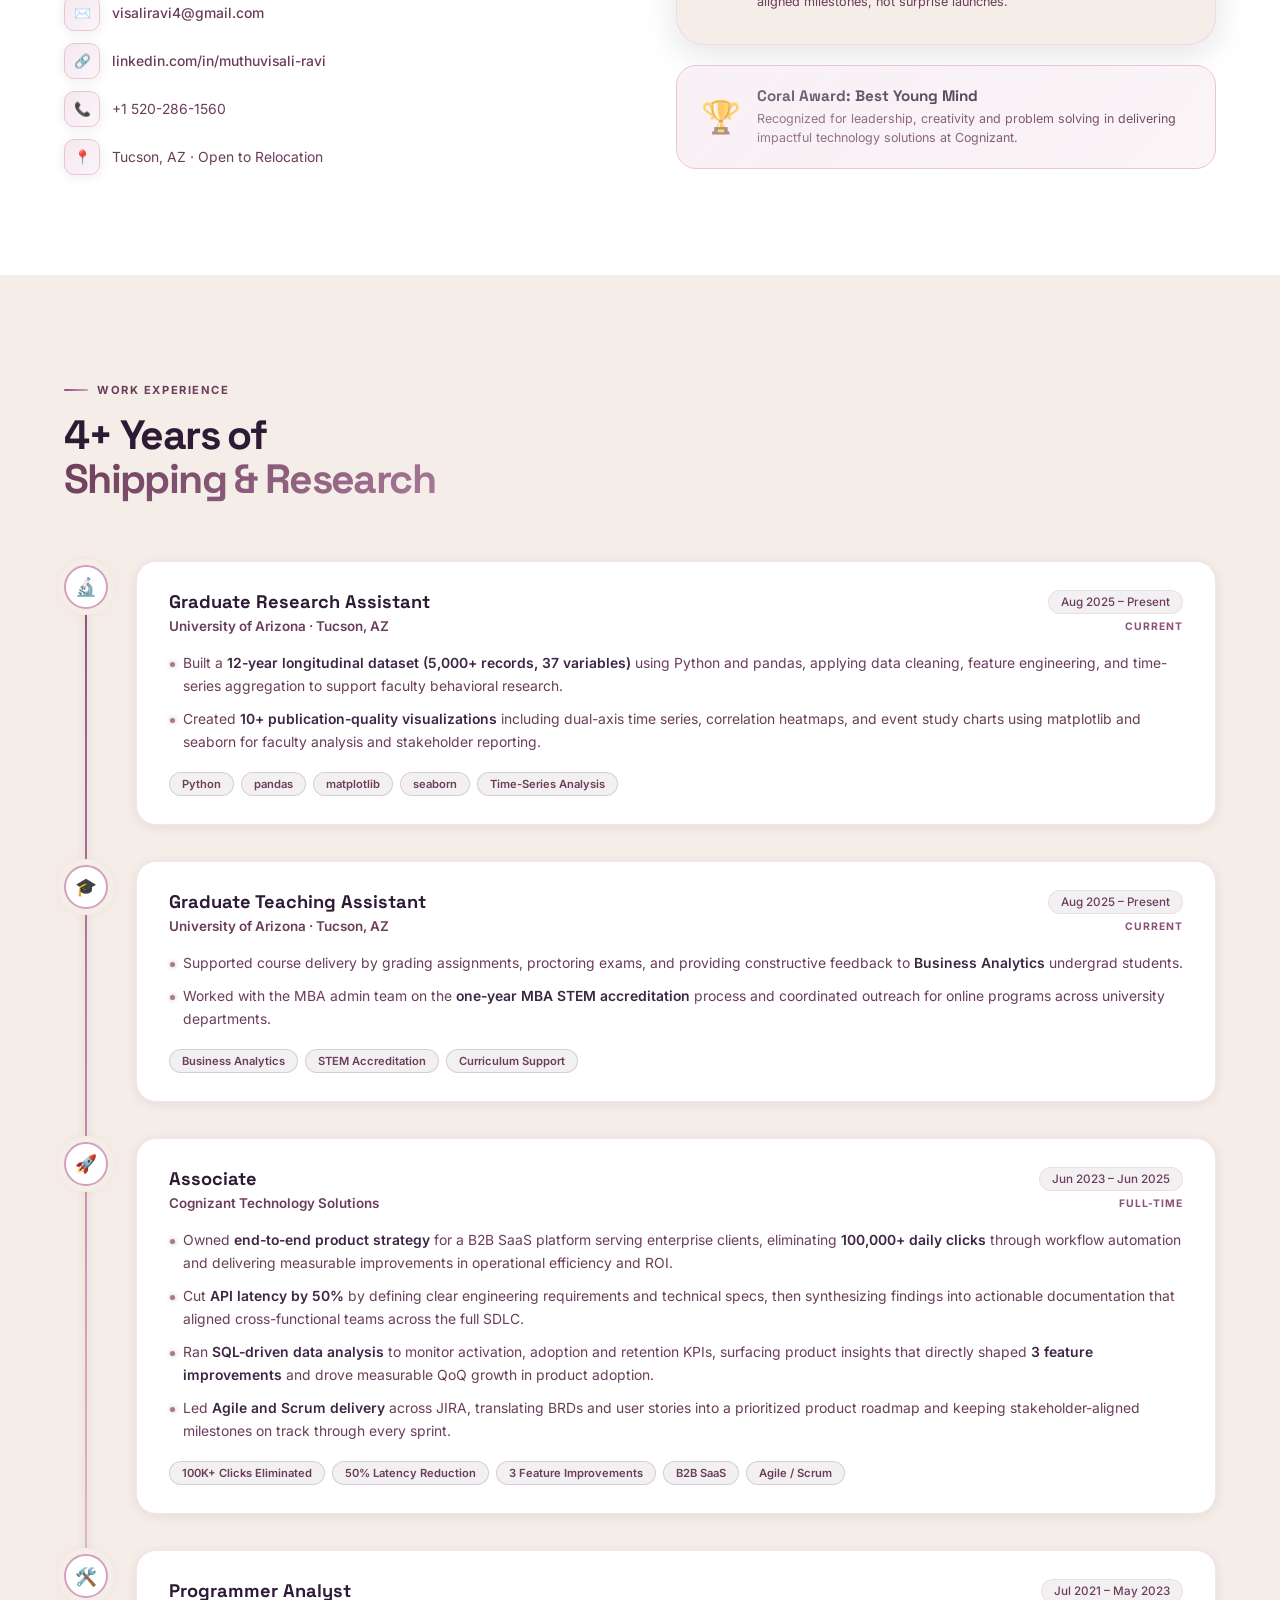
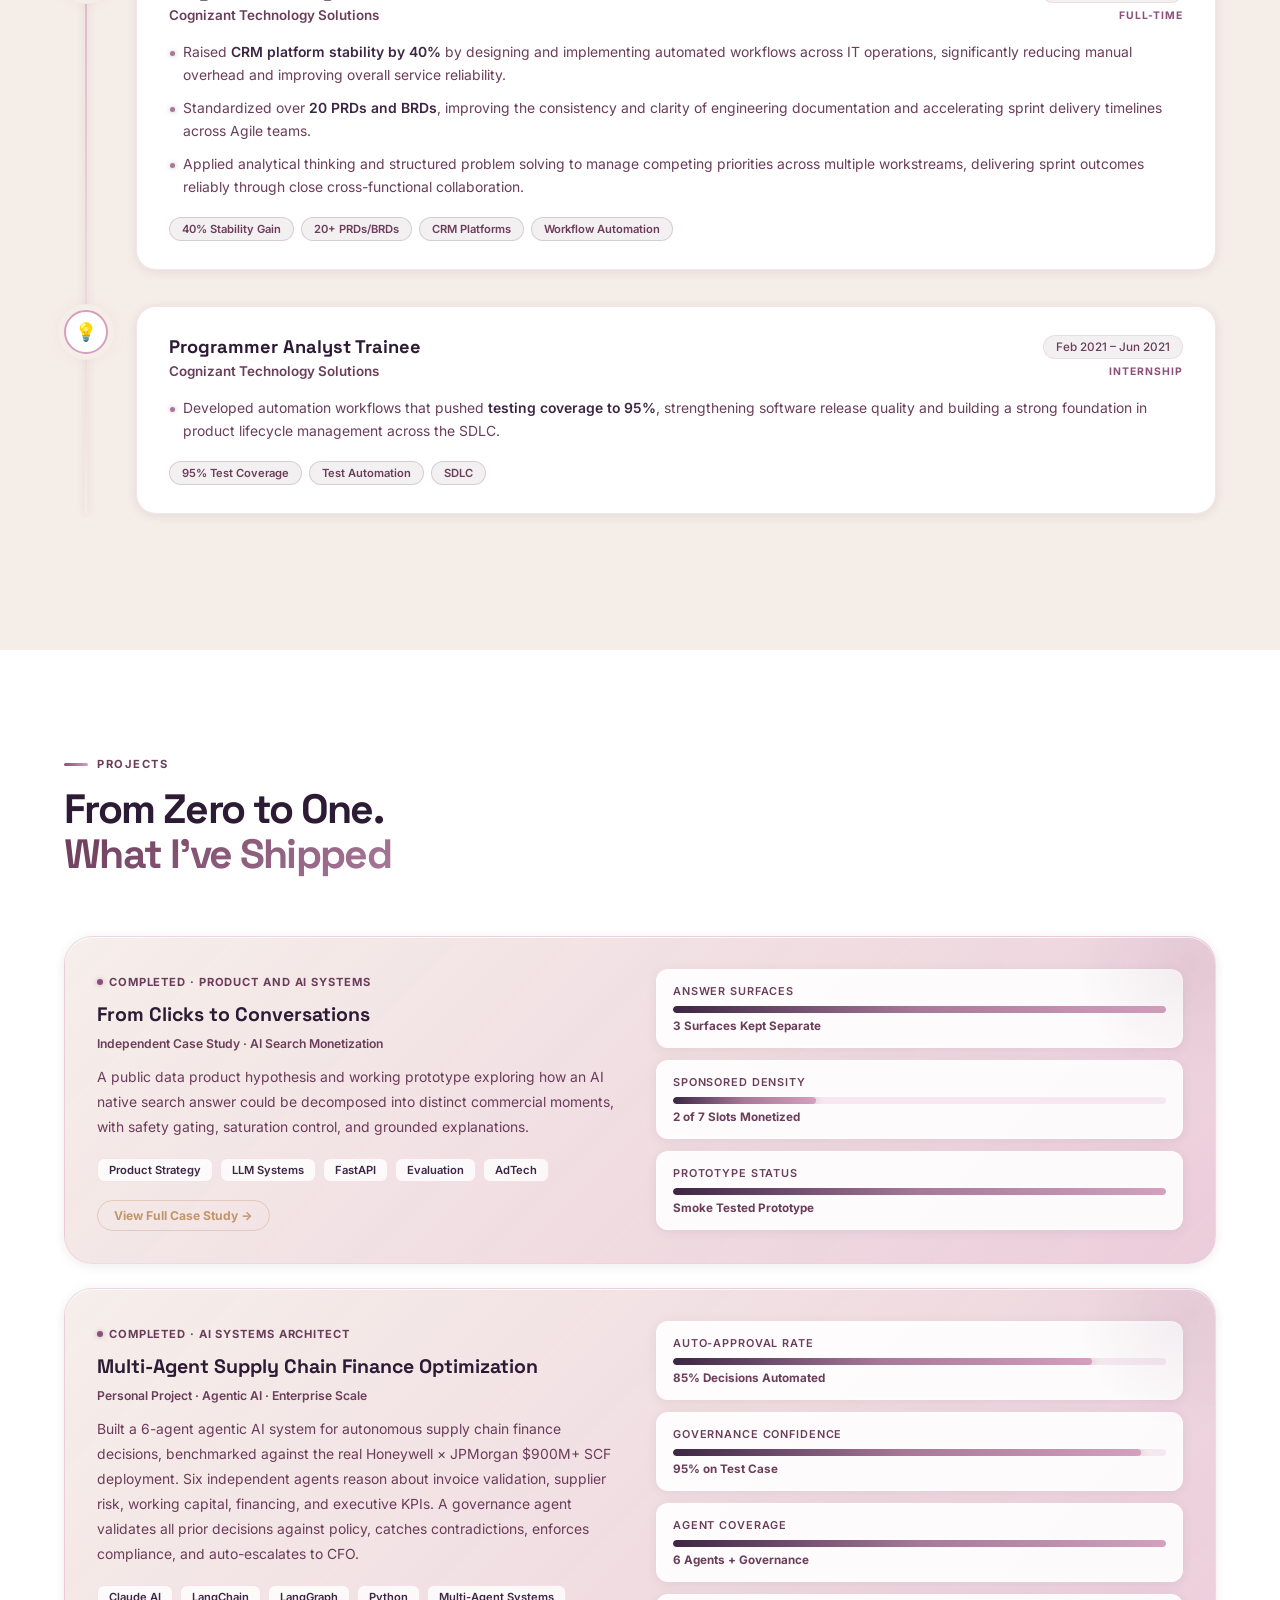
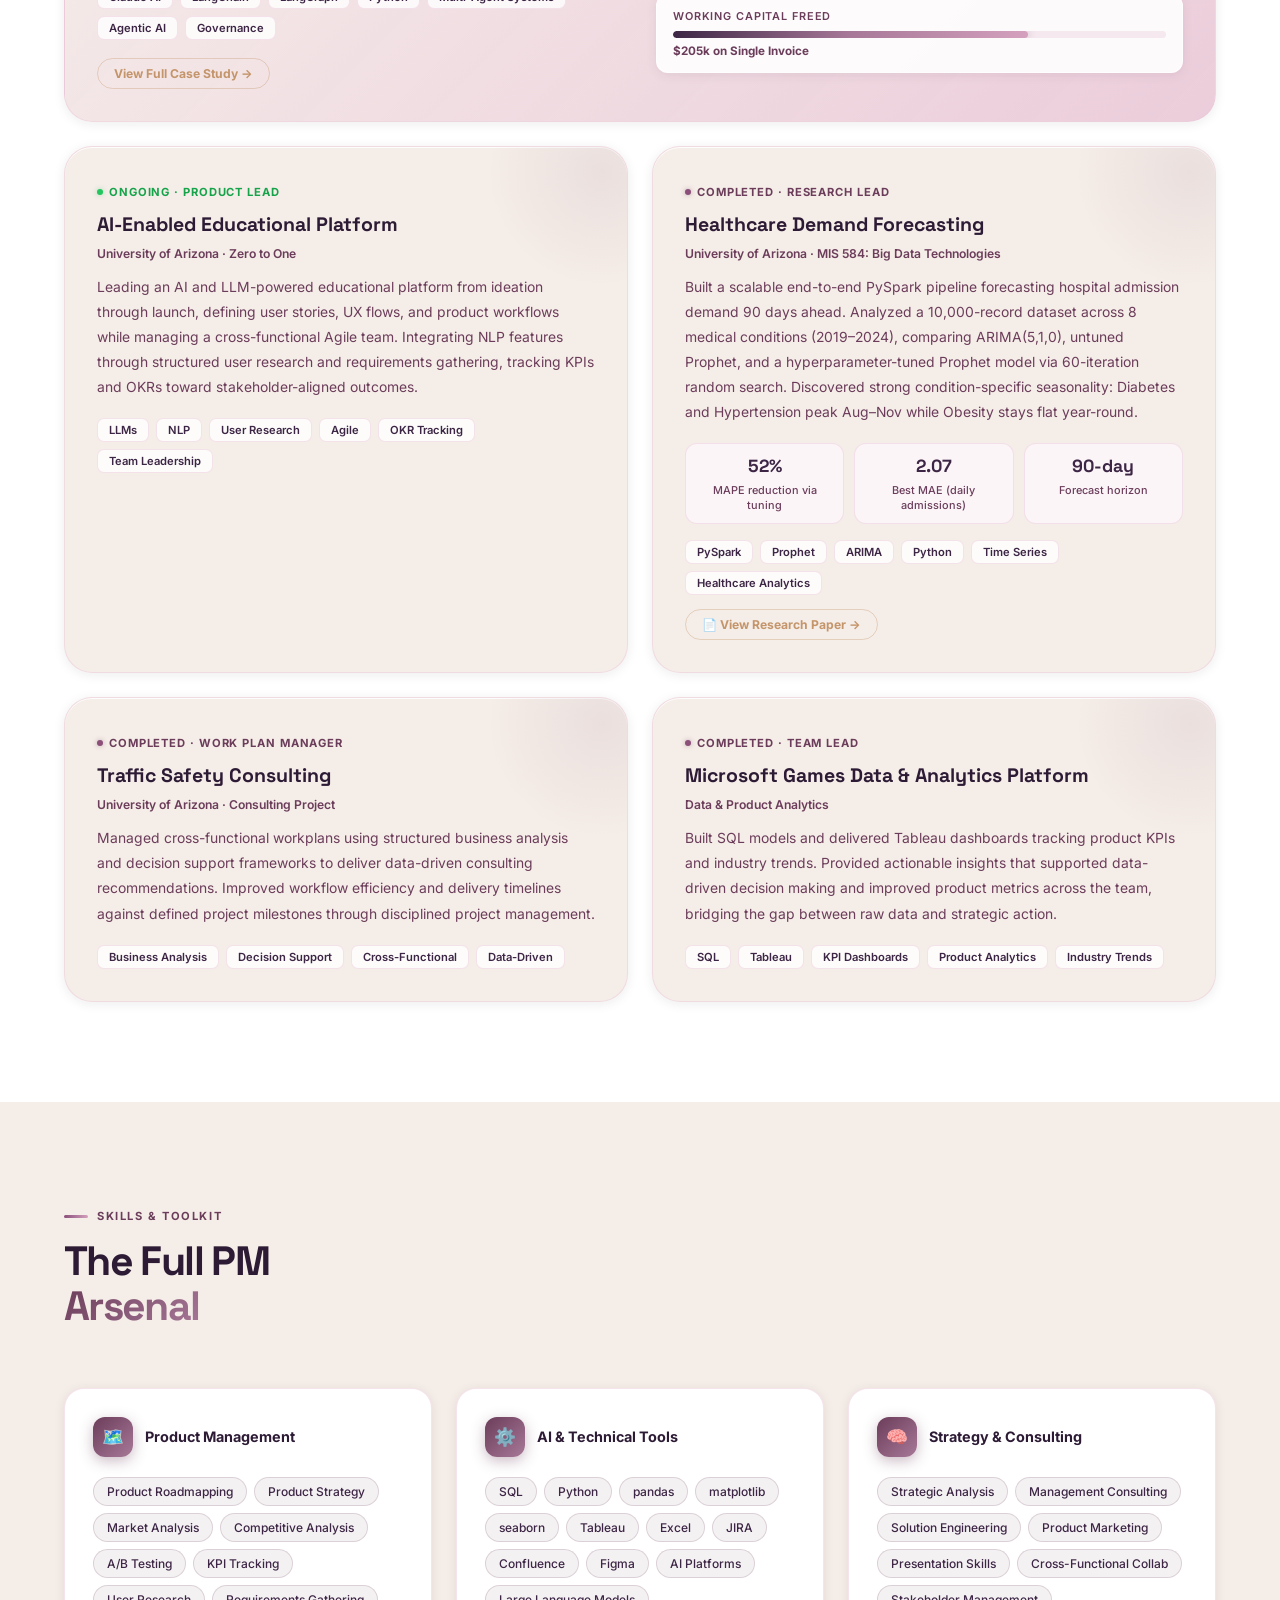
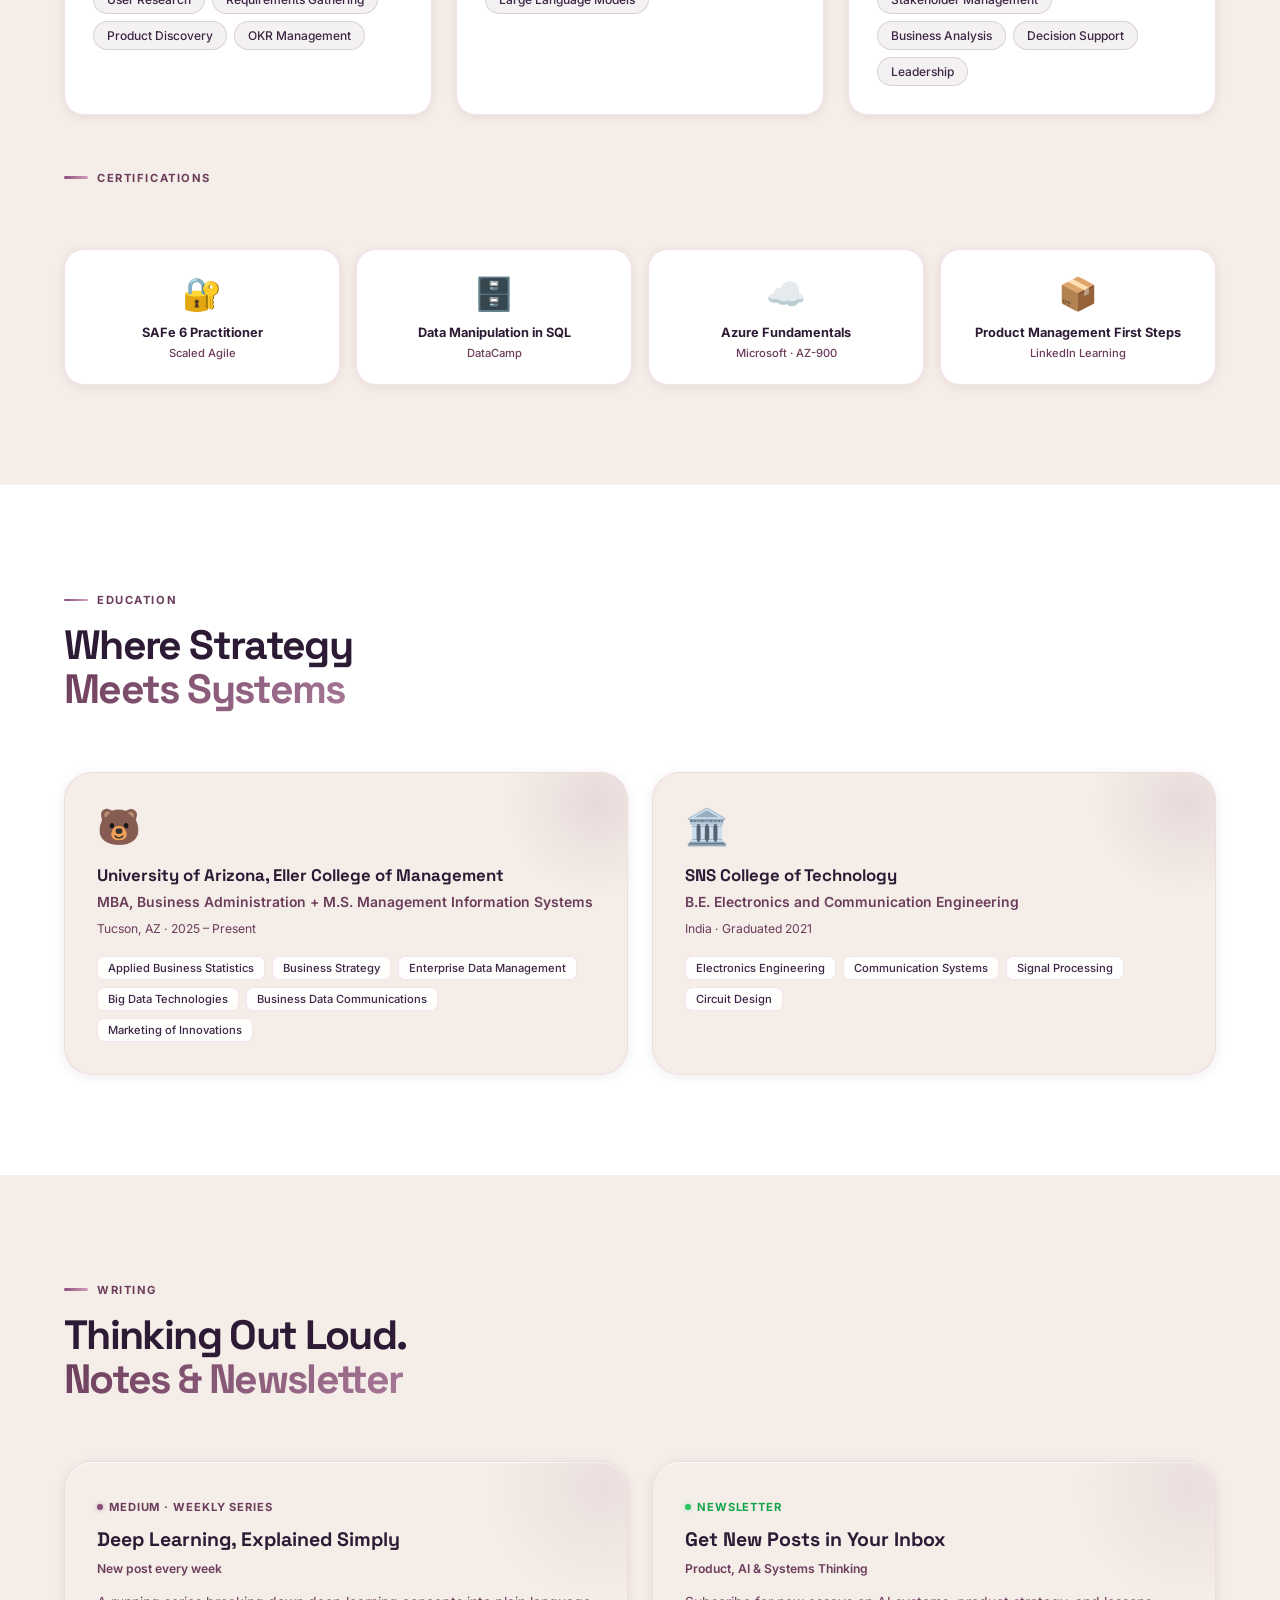
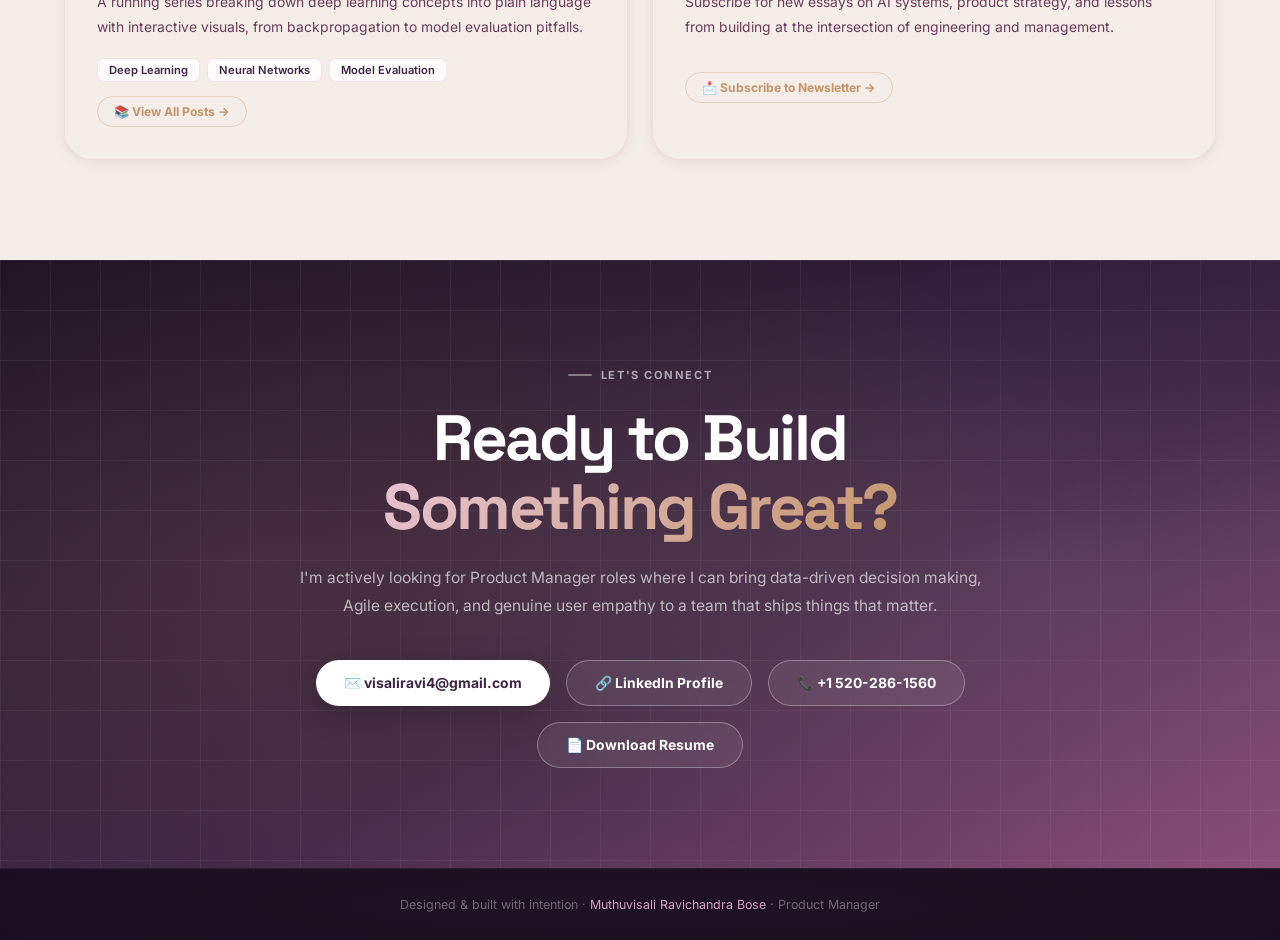
==== commit 26afdd71: "Microintent card details" ====
--- a/index.html
+++ b/index.html
@@ -3,7 +3,7 @@
 <head>
   <meta charset="UTF-8" />
   <meta name="viewport" content="width=device-width, initial-scale=1.0" />
-  <meta name="description" content="Muthuvisali Ravichandra Bose — Product × AI . MBA + MS-MIS. 2+ Years Enterprise PM Experience at Cognizant. Open to PM roles." />
+  <meta name="description" content="Muthuvisali Ravichandra Bose — Product × AI . MBA + MS-MIS. 4+ Years Enterprise PM Experience at Cognizant. Open to PM roles." />
   <title>Muthuvisali Ravichandra Bose — Product × AI</title>
 
   <!-- Fonts -->
@@ -405,6 +405,43 @@
 
     <div class="proj-grid">
 
+      <!-- Featured: MicroIntent / From Clicks to Conversations -->
+      <div class="proj-card feat fu">
+        <div>
+          <div class="proj-lbl done"><span class="lbl-dot"></span>Completed · Product and AI Systems</div>
+          <h3>From Clicks to Conversations</h3>
+          <div class="proj-role">Independent Case Study · AI Search Monetization</div>
+          <p>
+            A public data product hypothesis and working prototype exploring how an AI native search answer could be decomposed into distinct commercial moments, with safety gating, saturation control, and grounded explanations.
+          </p>
+          <div class="ptags">
+            <span class="ptag">Product Strategy</span>
+            <span class="ptag">LLM Systems</span>
+            <span class="ptag">FastAPI</span>
+            <span class="ptag">Evaluation</span>
+            <span class="ptag">AdTech</span>
+          </div>
+          <a href="microintent.html" class="proj-report-link" style="margin-top:18px;">View Full Case Study →</a>
+        </div>
+        <div class="proj-vis">
+          <div class="krow">
+            <div class="krow-lbl">Answer Surfaces</div>
+            <div class="kbar-bg"><div class="kbar" data-w="100"></div></div>
+            <div class="kval">3 Surfaces Kept Separate</div>
+          </div>
+          <div class="krow">
+            <div class="krow-lbl">Sponsored Density</div>
+            <div class="kbar-bg"><div class="kbar" data-w="29"></div></div>
+            <div class="kval">2 of 7 Slots Monetized</div>
+          </div>
+          <div class="krow">
+            <div class="krow-lbl">Prototype Status</div>
+            <div class="kbar-bg"><div class="kbar" data-w="100"></div></div>
+            <div class="kval">Smoke Tested Prototype</div>
+          </div>
+        </div>
+      </div>
+
       <!-- Featured: Multi-Agent Supply Chain Finance -->
       <div class="proj-card feat fu">
         <div>
